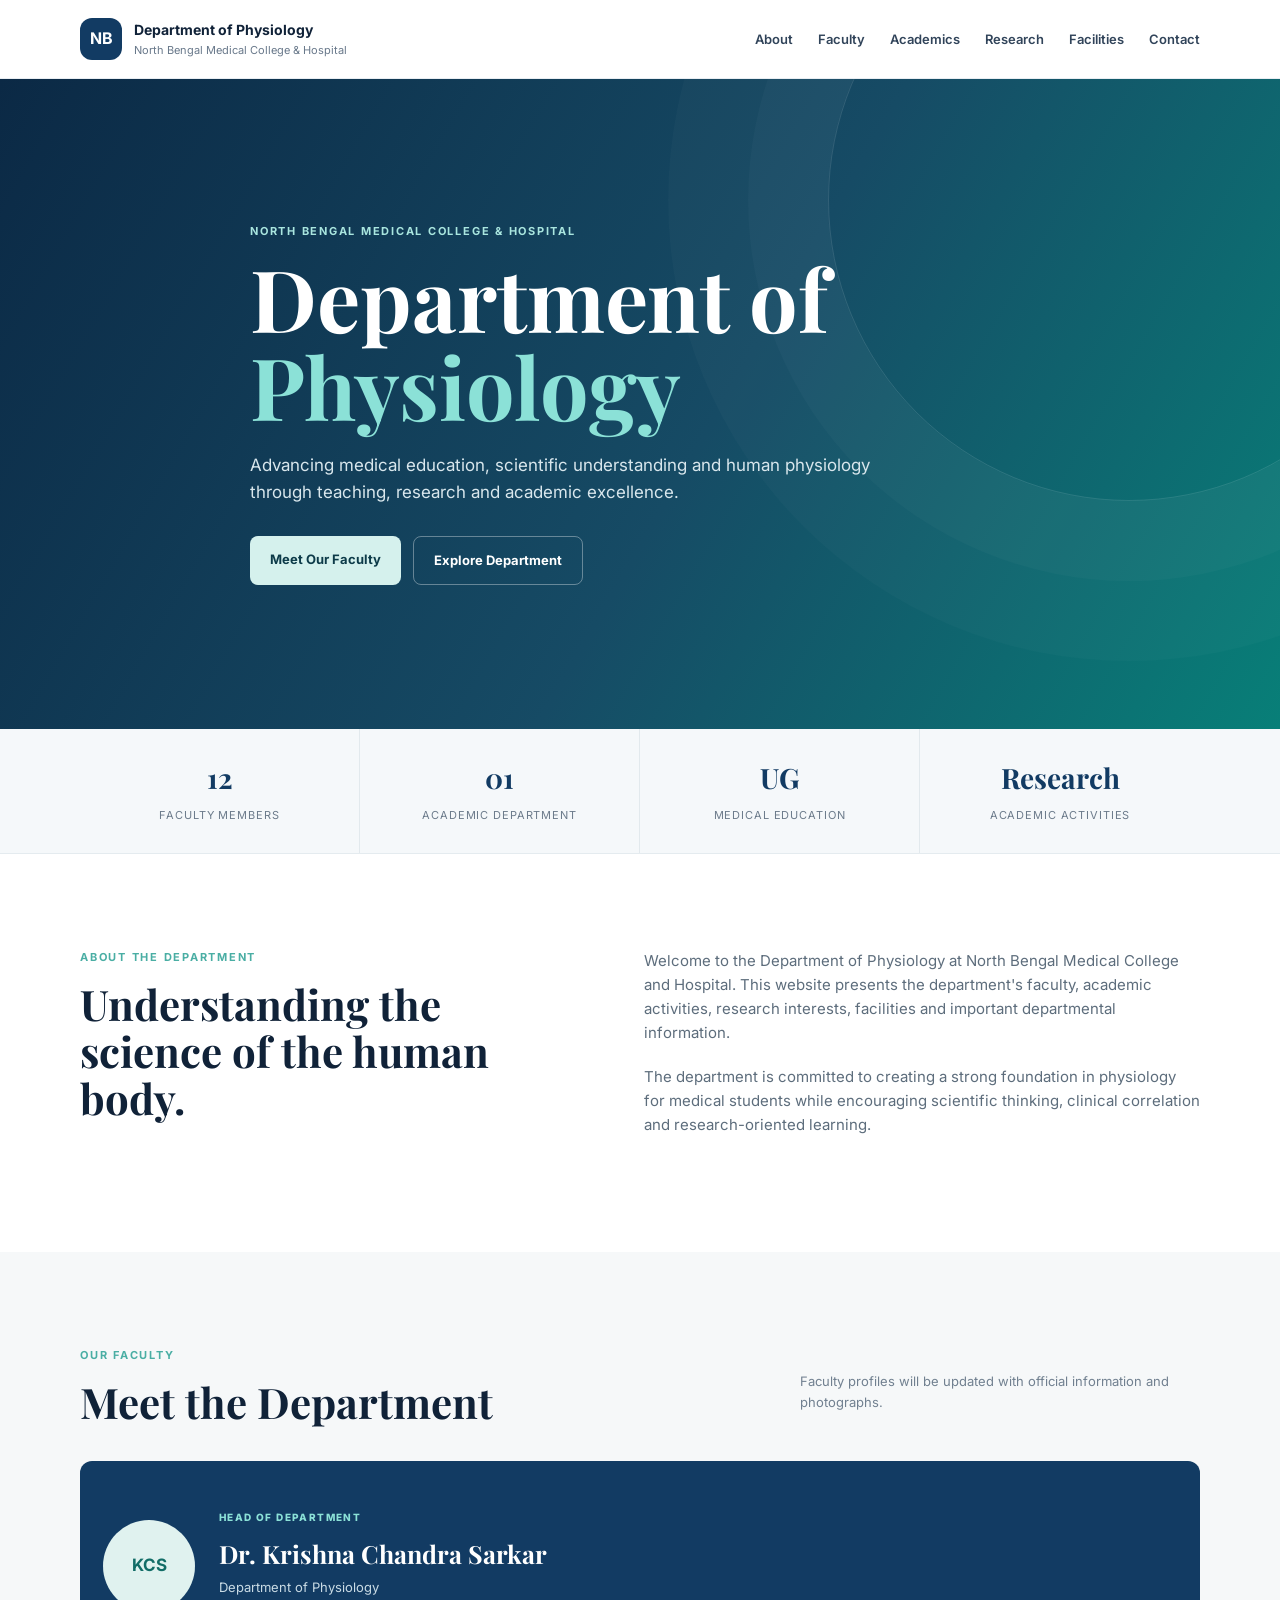
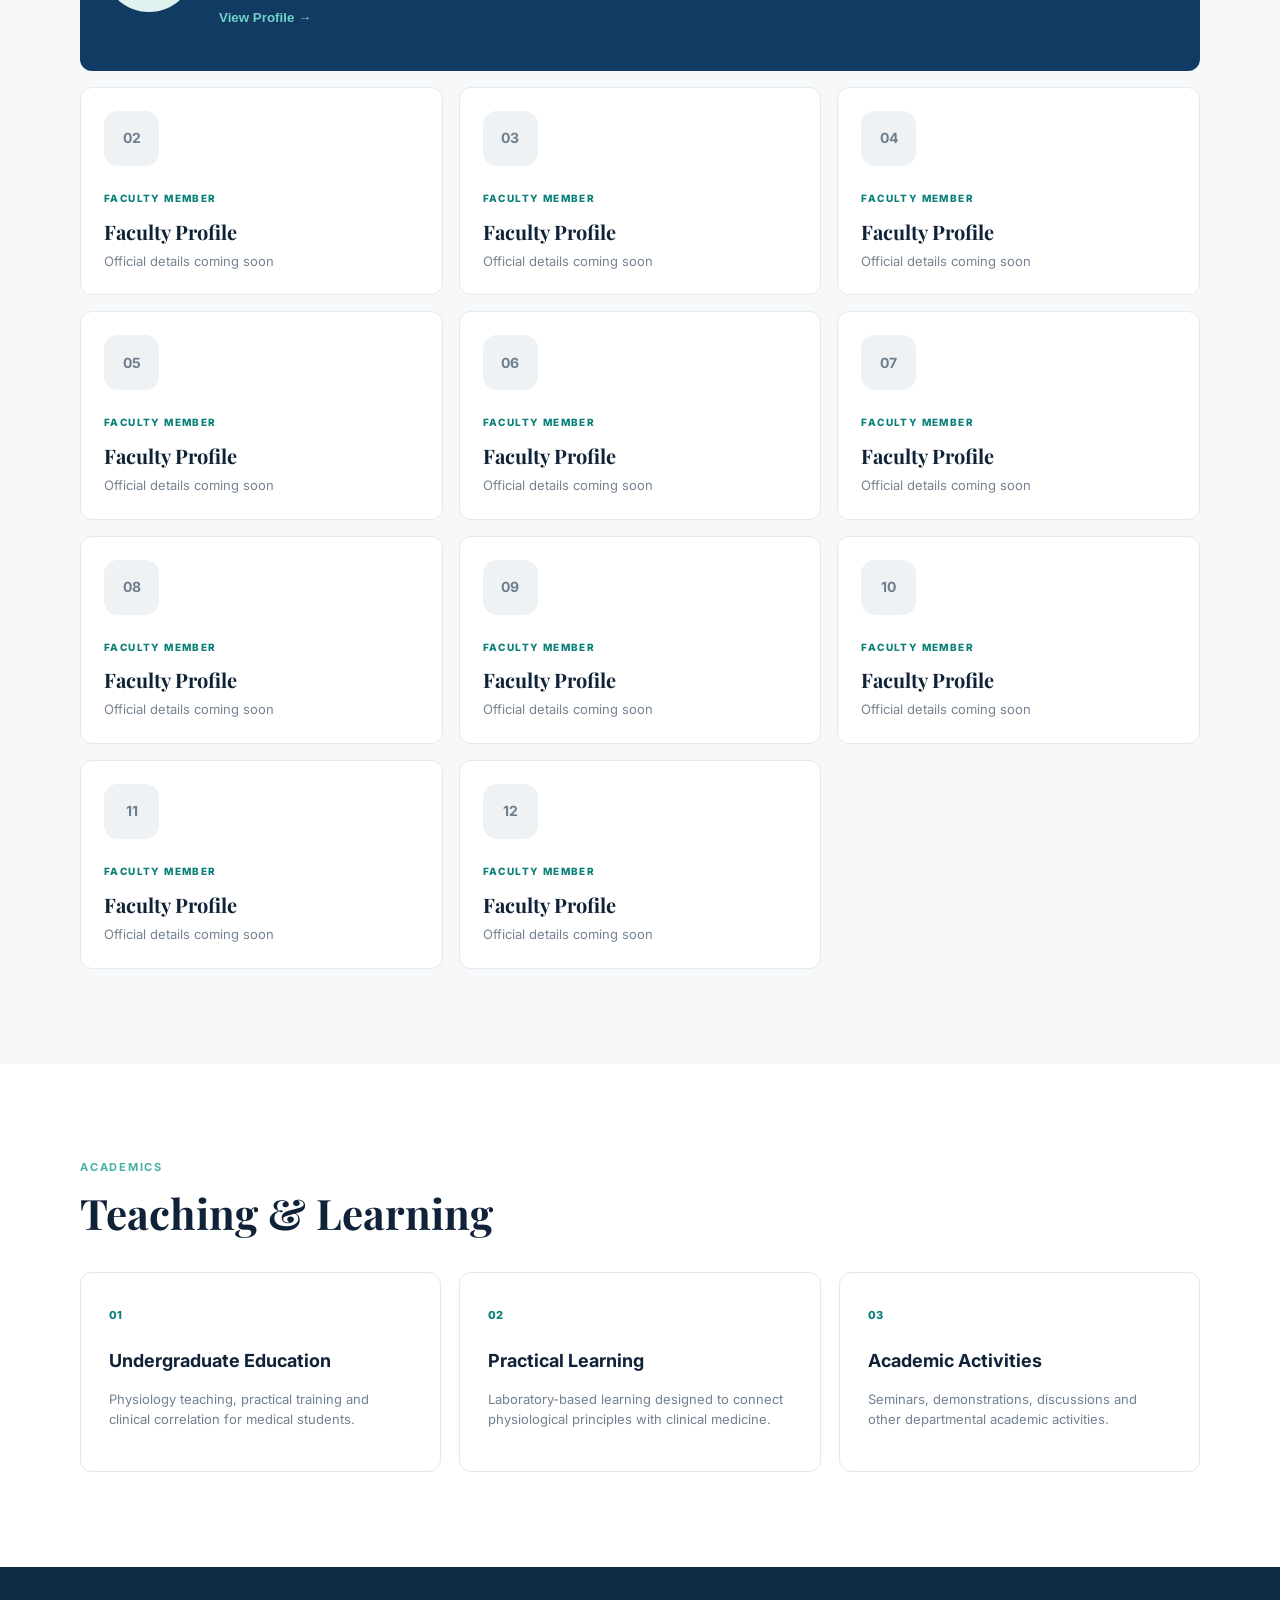
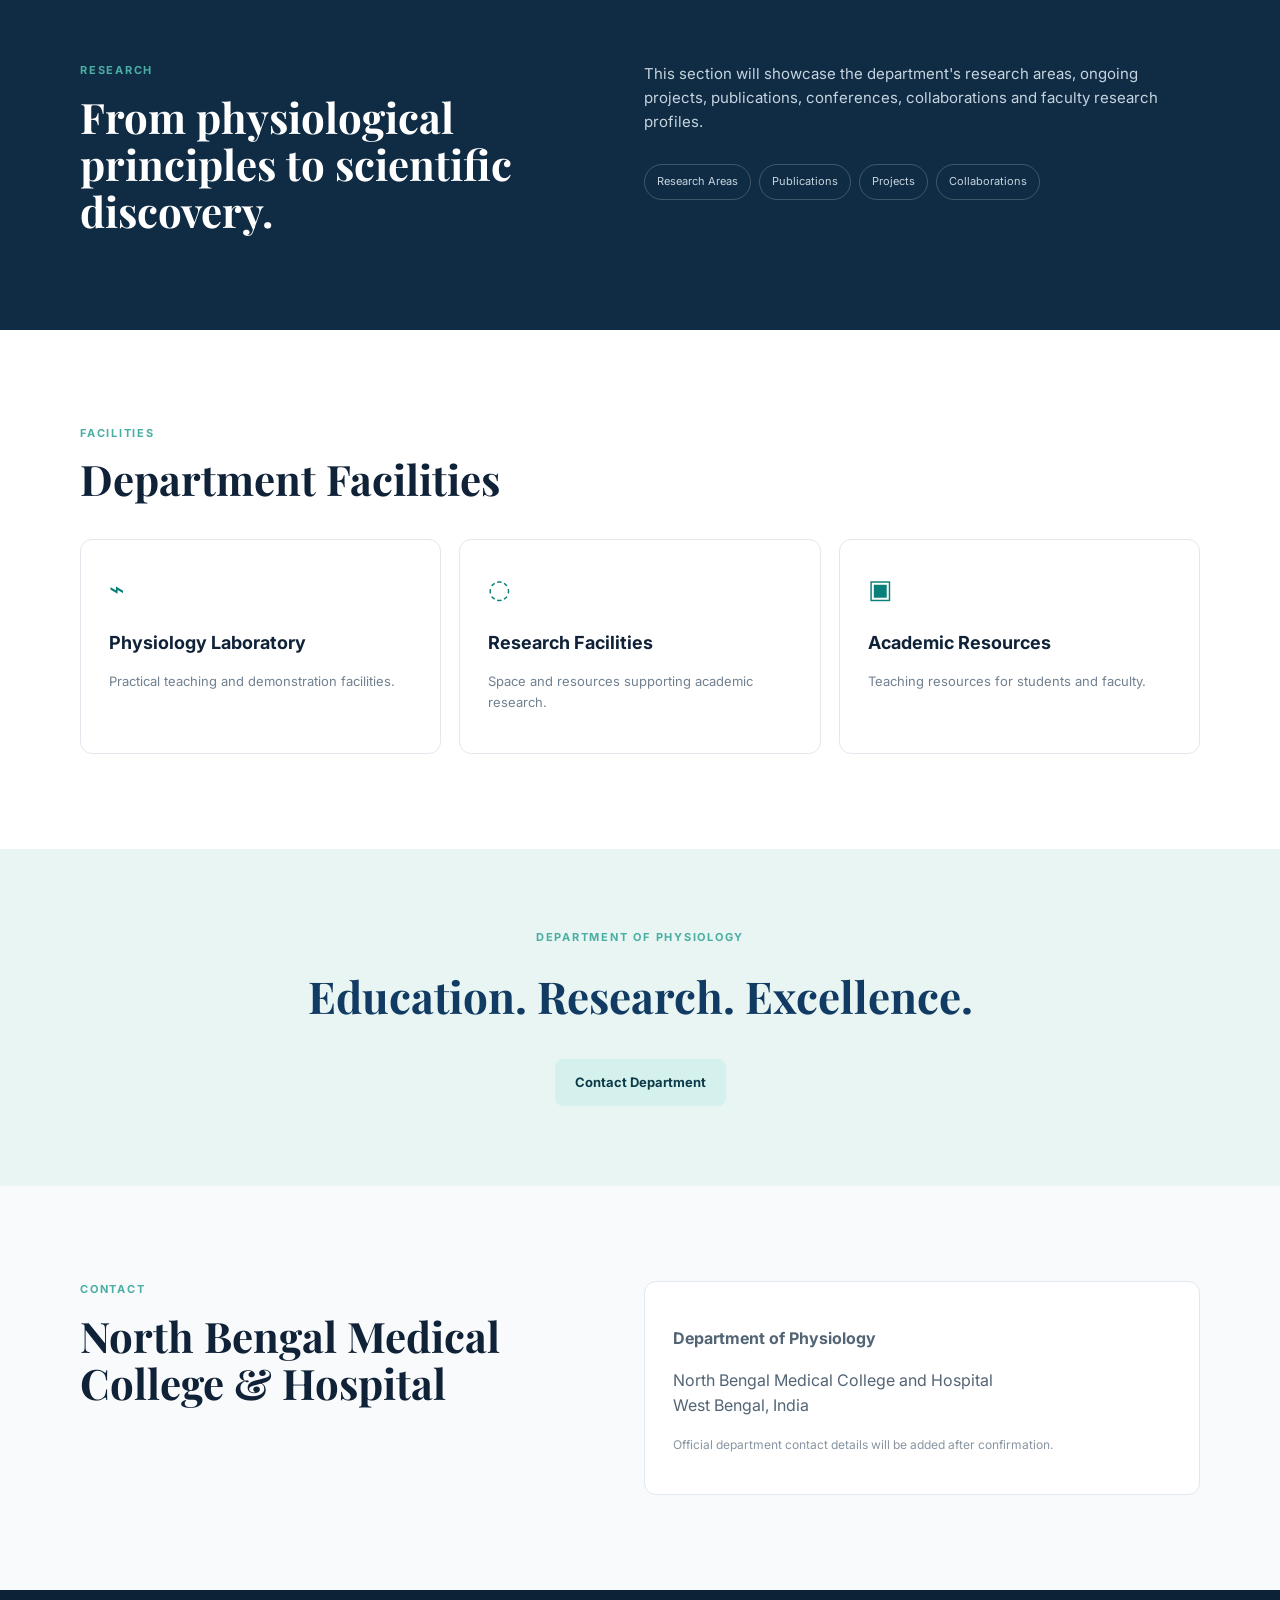
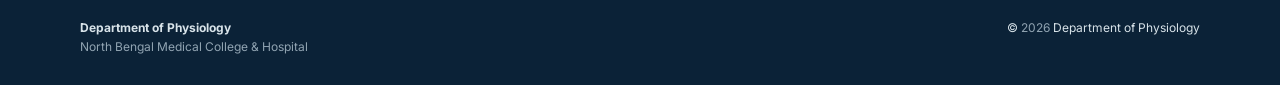
==== index.html @ c96e7a5e "Add files via upload" ====
<!DOCTYPE html>
<html lang="en">
<head>
  <meta charset="UTF-8" />
  <meta name="viewport" content="width=device-width, initial-scale=1.0" />
  <meta name="description" content="Department of Physiology, North Bengal Medical College and Hospital." />
  <title>Department of Physiology | North Bengal Medical College & Hospital</title>
  <link rel="preconnect" href="https://fonts.googleapis.com">
  <link rel="preconnect" href="https://fonts.gstatic.com" crossorigin>
  <link href="https://fonts.googleapis.com/css2?family=Inter:wght@400;500;600;700&family=Playfair+Display:wght@600;700&display=swap" rel="stylesheet">
  <link rel="stylesheet" href="styles.css" />
</head>
<body>
  <header class="site-header">
    <div class="container nav-wrap">
      <a class="brand" href="#home">
        <div class="brand-mark">NB</div>
        <div>
          <strong>Department of Physiology</strong>
          <span>North Bengal Medical College & Hospital</span>
        </div>
      </a>
      <button class="menu-btn" aria-label="Open menu">☰</button>
      <nav class="nav">
        <a href="#about">About</a>
        <a href="#faculty">Faculty</a>
        <a href="#academics">Academics</a>
        <a href="#research">Research</a>
        <a href="#facilities">Facilities</a>
        <a href="#contact">Contact</a>
      </nav>
    </div>
  </header>

  <main>
    <section id="home" class="hero">
      <div class="hero-overlay"></div>
      <div class="container hero-content">
        <p class="eyebrow">NORTH BENGAL MEDICAL COLLEGE & HOSPITAL</p>
        <h1>Department of<br><span>Physiology</span></h1>
        <p class="hero-text">Advancing medical education, scientific understanding and human physiology through teaching, research and academic excellence.</p>
        <div class="hero-actions">
          <a class="btn primary" href="#faculty">Meet Our Faculty</a>
          <a class="btn secondary" href="#about">Explore Department</a>
        </div>
      </div>
    </section>

    <section class="stats">
      <div class="container stats-grid">
        <div><strong>12</strong><span>Faculty Members</span></div>
        <div><strong>01</strong><span>Academic Department</span></div>
        <div><strong>UG</strong><span>Medical Education</span></div>
        <div><strong>Research</strong><span>Academic Activities</span></div>
      </div>
    </section>

    <section id="about" class="section">
      <div class="container split">
        <div>
          <p class="eyebrow">ABOUT THE DEPARTMENT</p>
          <h2>Understanding the science of the human body.</h2>
        </div>
        <div class="section-copy">
          <p>Welcome to the Department of Physiology at North Bengal Medical College and Hospital. This website presents the department's faculty, academic activities, research interests, facilities and important departmental information.</p>
          <p>The department is committed to creating a strong foundation in physiology for medical students while encouraging scientific thinking, clinical correlation and research-oriented learning.</p>
        </div>
      </div>
    </section>

    <section id="faculty" class="section soft">
      <div class="container">
        <div class="section-heading">
          <div>
            <p class="eyebrow">OUR FACULTY</p>
            <h2>Meet the Department</h2>
          </div>
          <p>Faculty profiles will be updated with official information and photographs.</p>
        </div>

        <div class="faculty-grid">
          <article class="faculty-card featured">
            <div class="avatar">KCS</div>
            <div>
              <span class="role">HEAD OF DEPARTMENT</span>
              <h3>Dr. Krishna Chandra Sarkar</h3>
              <p>Department of Physiology</p>
              <button class="profile-btn" onclick="showNotice('The complete official profile will be added when faculty information is provided.')">View Profile →</button>
            </div>
          </article>

          <article class="faculty-card"><div class="avatar muted">02</div><span class="role">FACULTY MEMBER</span><h3>Faculty Profile</h3><p>Official details coming soon</p></article>
          <article class="faculty-card"><div class="avatar muted">03</div><span class="role">FACULTY MEMBER</span><h3>Faculty Profile</h3><p>Official details coming soon</p></article>
          <article class="faculty-card"><div class="avatar muted">04</div><span class="role">FACULTY MEMBER</span><h3>Faculty Profile</h3><p>Official details coming soon</p></article>
          <article class="faculty-card"><div class="avatar muted">05</div><span class="role">FACULTY MEMBER</span><h3>Faculty Profile</h3><p>Official details coming soon</p></article>
          <article class="faculty-card"><div class="avatar muted">06</div><span class="role">FACULTY MEMBER</span><h3>Faculty Profile</h3><p>Official details coming soon</p></article>
          <article class="faculty-card"><div class="avatar muted">07</div><span class="role">FACULTY MEMBER</span><h3>Faculty Profile</h3><p>Official details coming soon</p></article>
          <article class="faculty-card"><div class="avatar muted">08</div><span class="role">FACULTY MEMBER</span><h3>Faculty Profile</h3><p>Official details coming soon</p></article>
          <article class="faculty-card"><div class="avatar muted">09</div><span class="role">FACULTY MEMBER</span><h3>Faculty Profile</h3><p>Official details coming soon</p></article>
          <article class="faculty-card"><div class="avatar muted">10</div><span class="role">FACULTY MEMBER</span><h3>Faculty Profile</h3><p>Official details coming soon</p></article>
          <article class="faculty-card"><div class="avatar muted">11</div><span class="role">FACULTY MEMBER</span><h3>Faculty Profile</h3><p>Official details coming soon</p></article>
          <article class="faculty-card"><div class="avatar muted">12</div><span class="role">FACULTY MEMBER</span><h3>Faculty Profile</h3><p>Official details coming soon</p></article>
        </div>
      </div>
    </section>

    <section id="academics" class="section">
      <div class="container">
        <p class="eyebrow">ACADEMICS</p>
        <h2>Teaching & Learning</h2>
        <div class="info-grid">
          <div class="info-card"><span>01</span><h3>Undergraduate Education</h3><p>Physiology teaching, practical training and clinical correlation for medical students.</p></div>
          <div class="info-card"><span>02</span><h3>Practical Learning</h3><p>Laboratory-based learning designed to connect physiological principles with clinical medicine.</p></div>
          <div class="info-card"><span>03</span><h3>Academic Activities</h3><p>Seminars, demonstrations, discussions and other departmental academic activities.</p></div>
        </div>
      </div>
    </section>

    <section id="research" class="section dark">
      <div class="container split">
        <div>
          <p class="eyebrow">RESEARCH</p>
          <h2>From physiological principles to scientific discovery.</h2>
        </div>
        <div class="section-copy">
          <p>This section will showcase the department's research areas, ongoing projects, publications, conferences, collaborations and faculty research profiles.</p>
          <div class="tag-row">
            <span>Research Areas</span><span>Publications</span><span>Projects</span><span>Collaborations</span>
          </div>
        </div>
      </div>
    </section>

    <section id="facilities" class="section">
      <div class="container">
        <p class="eyebrow">FACILITIES</p>
        <h2>Department Facilities</h2>
        <div class="facility-grid">
          <div class="facility"><div class="facility-icon">⌁</div><h3>Physiology Laboratory</h3><p>Practical teaching and demonstration facilities.</p></div>
          <div class="facility"><div class="facility-icon">◌</div><h3>Research Facilities</h3><p>Space and resources supporting academic research.</p></div>
          <div class="facility"><div class="facility-icon">▣</div><h3>Academic Resources</h3><p>Teaching resources for students and faculty.</p></div>
        </div>
      </div>
    </section>

    <section class="cta">
      <div class="container">
        <p class="eyebrow">DEPARTMENT OF PHYSIOLOGY</p>
        <h2>Education. Research. Excellence.</h2>
        <a class="btn primary" href="#contact">Contact Department</a>
      </div>
    </section>

    <section id="contact" class="section contact">
      <div class="container split">
        <div>
          <p class="eyebrow">CONTACT</p>
          <h2>North Bengal Medical College & Hospital</h2>
        </div>
        <div class="contact-box">
          <p><strong>Department of Physiology</strong></p>
          <p>North Bengal Medical College and Hospital<br>West Bengal, India</p>
          <p class="small">Official department contact details will be added after confirmation.</p>
        </div>
      </div>
    </section>
  </main>

  <footer>
    <div class="container footer-wrap">
      <div><strong>Department of Physiology</strong><br><span>North Bengal Medical College & Hospital</span></div>
      <div>© <span id="year"></span> Department of Physiology</div>
    </div>
  </footer>

  <div id="notice" class="notice" role="dialog" aria-modal="true">
    <div class="notice-card">
      <button onclick="closeNotice()" aria-label="Close">×</button>
      <h3>Profile Coming Soon</h3>
      <p id="noticeText"></p>
    </div>
  </div>
  <script src="script.js"></script>
</body>
</html>
---- styles.css ----
*{box-sizing:border-box}html{scroll-behavior:smooth}body{margin:0;font-family:Inter,Arial,sans-serif;color:#102238;background:#fff;line-height:1.6}.container{width:min(1120px,92%);margin:auto}.site-header{position:sticky;top:0;z-index:20;background:rgba(255,255,255,.94);backdrop-filter:blur(14px);border-bottom:1px solid #e8edf2}.nav-wrap{height:78px;display:flex;align-items:center;justify-content:space-between}.brand{display:flex;align-items:center;gap:12px;color:#102238;text-decoration:none}.brand-mark{width:42px;height:42px;border-radius:12px;background:#123b63;color:white;display:grid;place-items:center;font-weight:700}.brand strong{display:block;font-size:14px}.brand span{display:block;color:#68788a;font-size:11px;margin-top:1px}.nav{display:flex;gap:25px}.nav a{color:#31445a;text-decoration:none;font-size:13px;font-weight:600}.nav a:hover{color:#087f78}.menu-btn{display:none;border:0;background:none;font-size:25px}.hero{min-height:650px;position:relative;display:flex;align-items:center;background:linear-gradient(120deg,#0b2945,#164b65 55%,#087f78);overflow:hidden}.hero:after{content:"";position:absolute;width:600px;height:600px;border:1px solid rgba(255,255,255,.12);border-radius:50%;right:-150px;top:-180px;box-shadow:0 0 0 80px rgba(255,255,255,.025),0 0 0 160px rgba(255,255,255,.018)}.hero-content{position:relative;z-index:2;color:white;max-width:780px}.eyebrow{letter-spacing:.16em;font-size:11px;font-weight:700;color:#4aaea4;margin:0 0 14px}.hero .eyebrow{color:#a9e6df}.hero h1{font-family:"Playfair Display",serif;font-size:clamp(48px,7vw,86px);line-height:1.02;margin:0 0 22px}.hero h1 span{color:#8be1d7}.hero-text{font-size:17px;max-width:650px;color:#d9e7ed}.hero-actions{display:flex;gap:12px;margin-top:30px}.btn{display:inline-block;padding:13px 20px;border-radius:8px;text-decoration:none;font-size:13px;font-weight:700}.btn.primary{background:#d5f1ed;color:#0d3b49}.btn.secondary{border:1px solid rgba(255,255,255,.35);color:#fff}.stats{background:#f5f8fa;border-bottom:1px solid #e4ebef}.stats-grid{display:grid;grid-template-columns:repeat(4,1fr)}.stats-grid div{padding:27px 20px;text-align:center;border-right:1px solid #e2e9ed}.stats-grid div:last-child{border:0}.stats strong{display:block;font-family:"Playfair Display",serif;font-size:28px;color:#123b63}.stats span{font-size:11px;color:#6c7b8b;text-transform:uppercase;letter-spacing:.08em}.section{padding:95px 0}.section.soft{background:#f6f8f9}.split{display:grid;grid-template-columns:1fr 1.15fr;gap:80px}.section h2{font-family:"Playfair Display",serif;font-size:42px;line-height:1.12;margin:0;color:#102238}.section-copy{color:#5d6d7c;font-size:15px}.section-copy p{margin-top:0;margin-bottom:20px}.section-heading{display:flex;justify-content:space-between;align-items:end;gap:40px;margin-bottom:35px}.section-heading>p{max-width:400px;color:#718090;font-size:13px}.faculty-grid{display:grid;grid-template-columns:repeat(3,1fr);gap:16px}.faculty-card{background:#fff;border:1px solid #e4e9ed;border-radius:12px;padding:23px;min-height:190px;transition:.2s}.faculty-card:hover{transform:translateY(-3px);box-shadow:0 12px 35px rgba(22,48,70,.08)}.faculty-card.featured{grid-column:span 3;display:flex;gap:24px;align-items:center;background:#123b63;color:white;border:0;min-height:210px}.faculty-card.featured .role{color:#8be1d7}.faculty-card.featured h3{font-size:25px}.faculty-card.featured p{color:#c9dbe5}.avatar{width:92px;height:92px;border-radius:50%;background:#e0f2ef;color:#126d67;display:grid;place-items:center;font-weight:700;font-size:17px;flex:none}.avatar.muted{width:55px;height:55px;border-radius:14px;background:#eef2f5;color:#6f7e8c;margin-bottom:18px;font-size:14px}.role{font-size:10px;letter-spacing:.14em;font-weight:800;color:#087f78}.faculty-card h3{font-family:"Playfair Display",serif;font-size:20px;margin:6px 0 3px}.faculty-card p{margin:0;color:#758392;font-size:13px}.profile-btn{border:0;background:none;padding:12px 0 0;color:#71d2c8;font-weight:700;cursor:pointer}.info-grid,.facility-grid{display:grid;grid-template-columns:repeat(3,1fr);gap:18px;margin-top:35px}.info-card,.facility{border:1px solid #e2e8ed;border-radius:12px;padding:28px;background:#fff}.info-card span{font-size:11px;color:#087f78;font-weight:800}.info-card h3,.facility h3{margin:20px 0 8px;font-size:18px}.info-card p,.facility p{font-size:13px;color:#718090}.dark{background:#102c44;color:#fff}.dark h2{color:#fff}.dark .section-copy{color:#c5d4de}.tag-row{display:flex;gap:8px;flex-wrap:wrap;margin-top:30px}.tag-row span{border:1px solid rgba(255,255,255,.2);padding:8px 12px;border-radius:20px;font-size:11px}.facility-icon{font-size:26px;color:#087f78}.cta{padding:80px 0;background:#e8f5f2;text-align:center}.cta h2{font-family:"Playfair Display",serif;font-size:44px;margin:0 0 28px;color:#123b63}.contact{background:#f8fafb}.contact-box{background:#fff;border:1px solid #e2e8ed;border-radius:12px;padding:28px;color:#536475}.contact-box .small{font-size:12px;color:#8895a1}footer{background:#0b2237;color:#d8e3e9;padding:28px 0}.footer-wrap{display:flex;justify-content:space-between;gap:30px;font-size:12px}.footer-wrap span{color:#91a4b2}.notice{display:none;position:fixed;inset:0;background:rgba(4,20,32,.65);z-index:50;align-items:center;justify-content:center;padding:20px}.notice.show{display:flex}.notice-card{background:#fff;border-radius:14px;padding:30px;max-width:420px;position:relative}.notice-card button{position:absolute;right:15px;top:10px;border:0;background:none;font-size:25px;cursor:pointer}.notice-card h3{font-family:"Playfair Display",serif;font-size:26px;margin-top:0}@media(max-width:800px){.nav{display:none;position:absolute;top:78px;left:0;right:0;background:#fff;padding:18px 4%;border-bottom:1px solid #e8edf2;flex-direction:column}.nav.open{display:flex}.menu-btn{display:block}.stats-grid{grid-template-columns:repeat(2,1fr)}.split{grid-template-columns:1fr;gap:25px}.faculty-grid{grid-template-columns:1fr}.faculty-card.featured{grid-column:auto}.info-grid,.facility-grid{grid-template-columns:1fr}.section-heading{display:block}.section-heading>p{margin-top:15px}.hero{min-height:600px}.footer-wrap{display:block}.footer-wrap>div:last-child{margin-top:15px}}
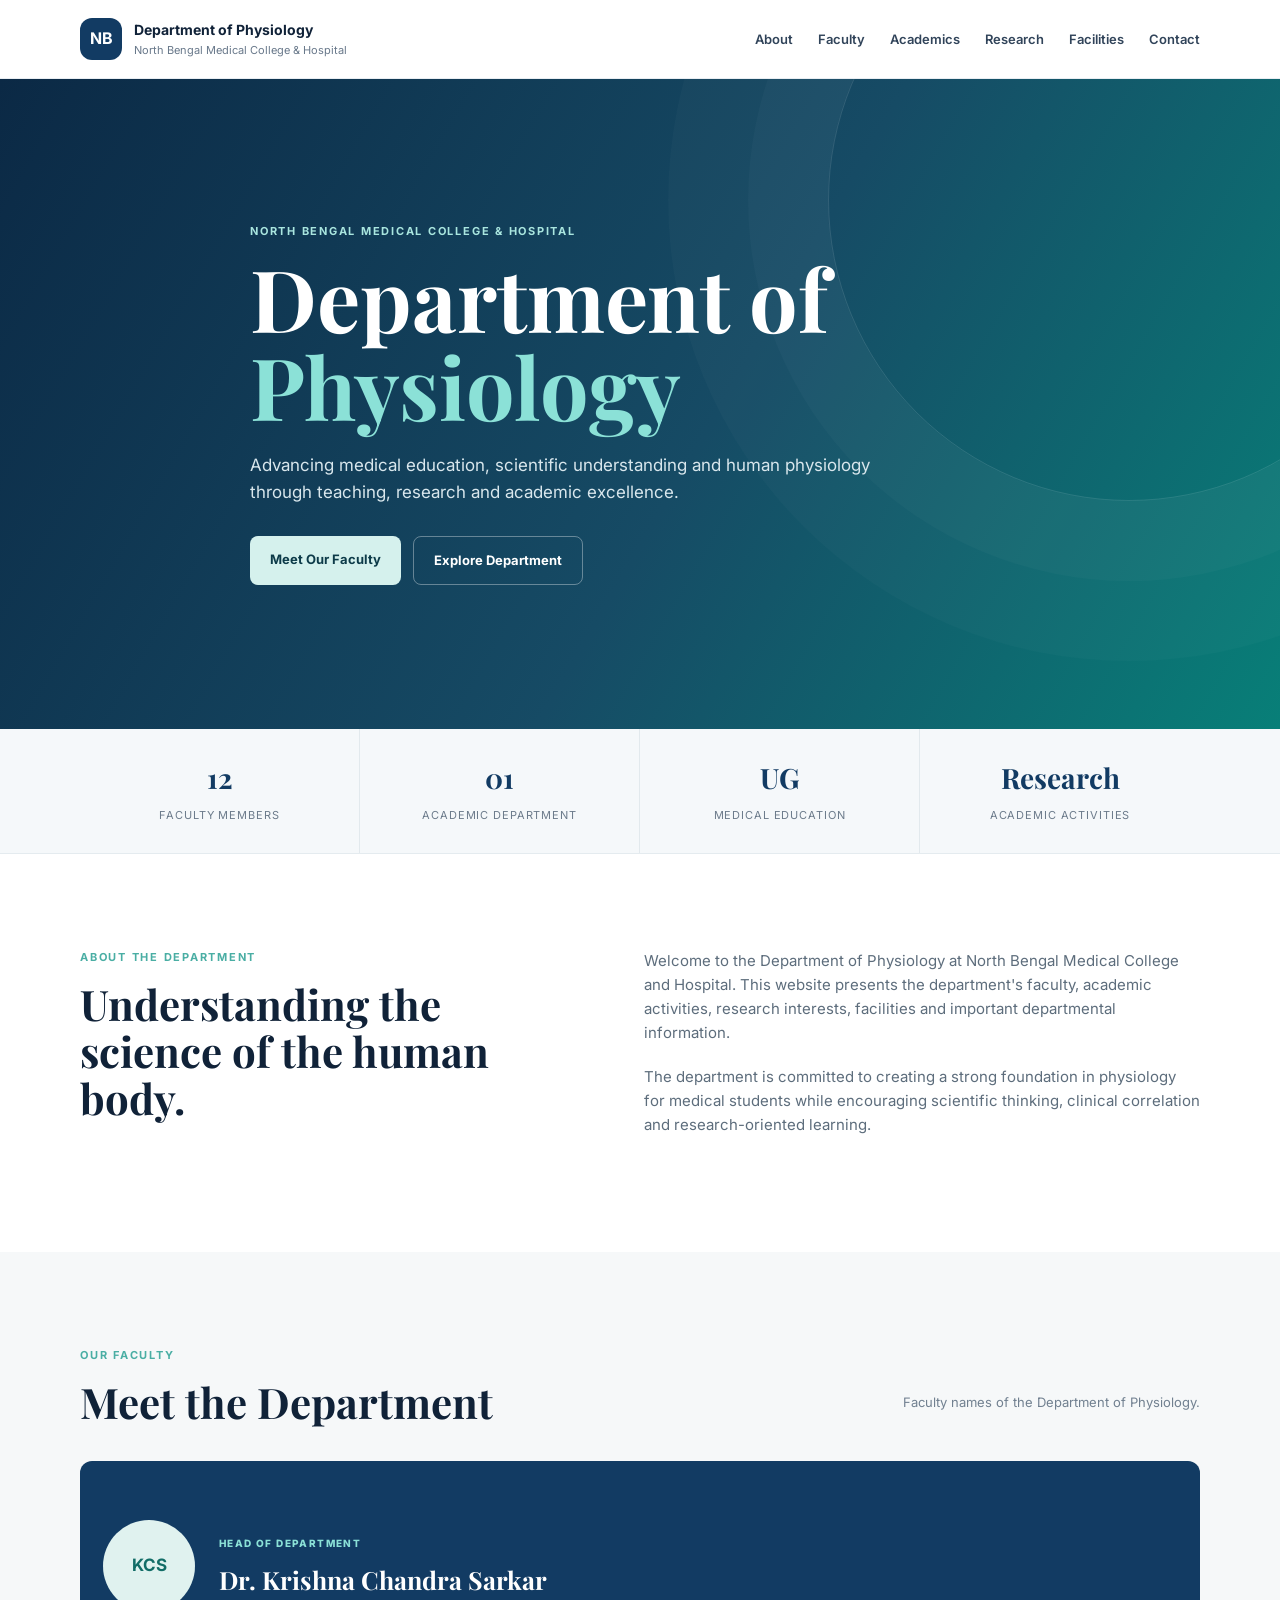
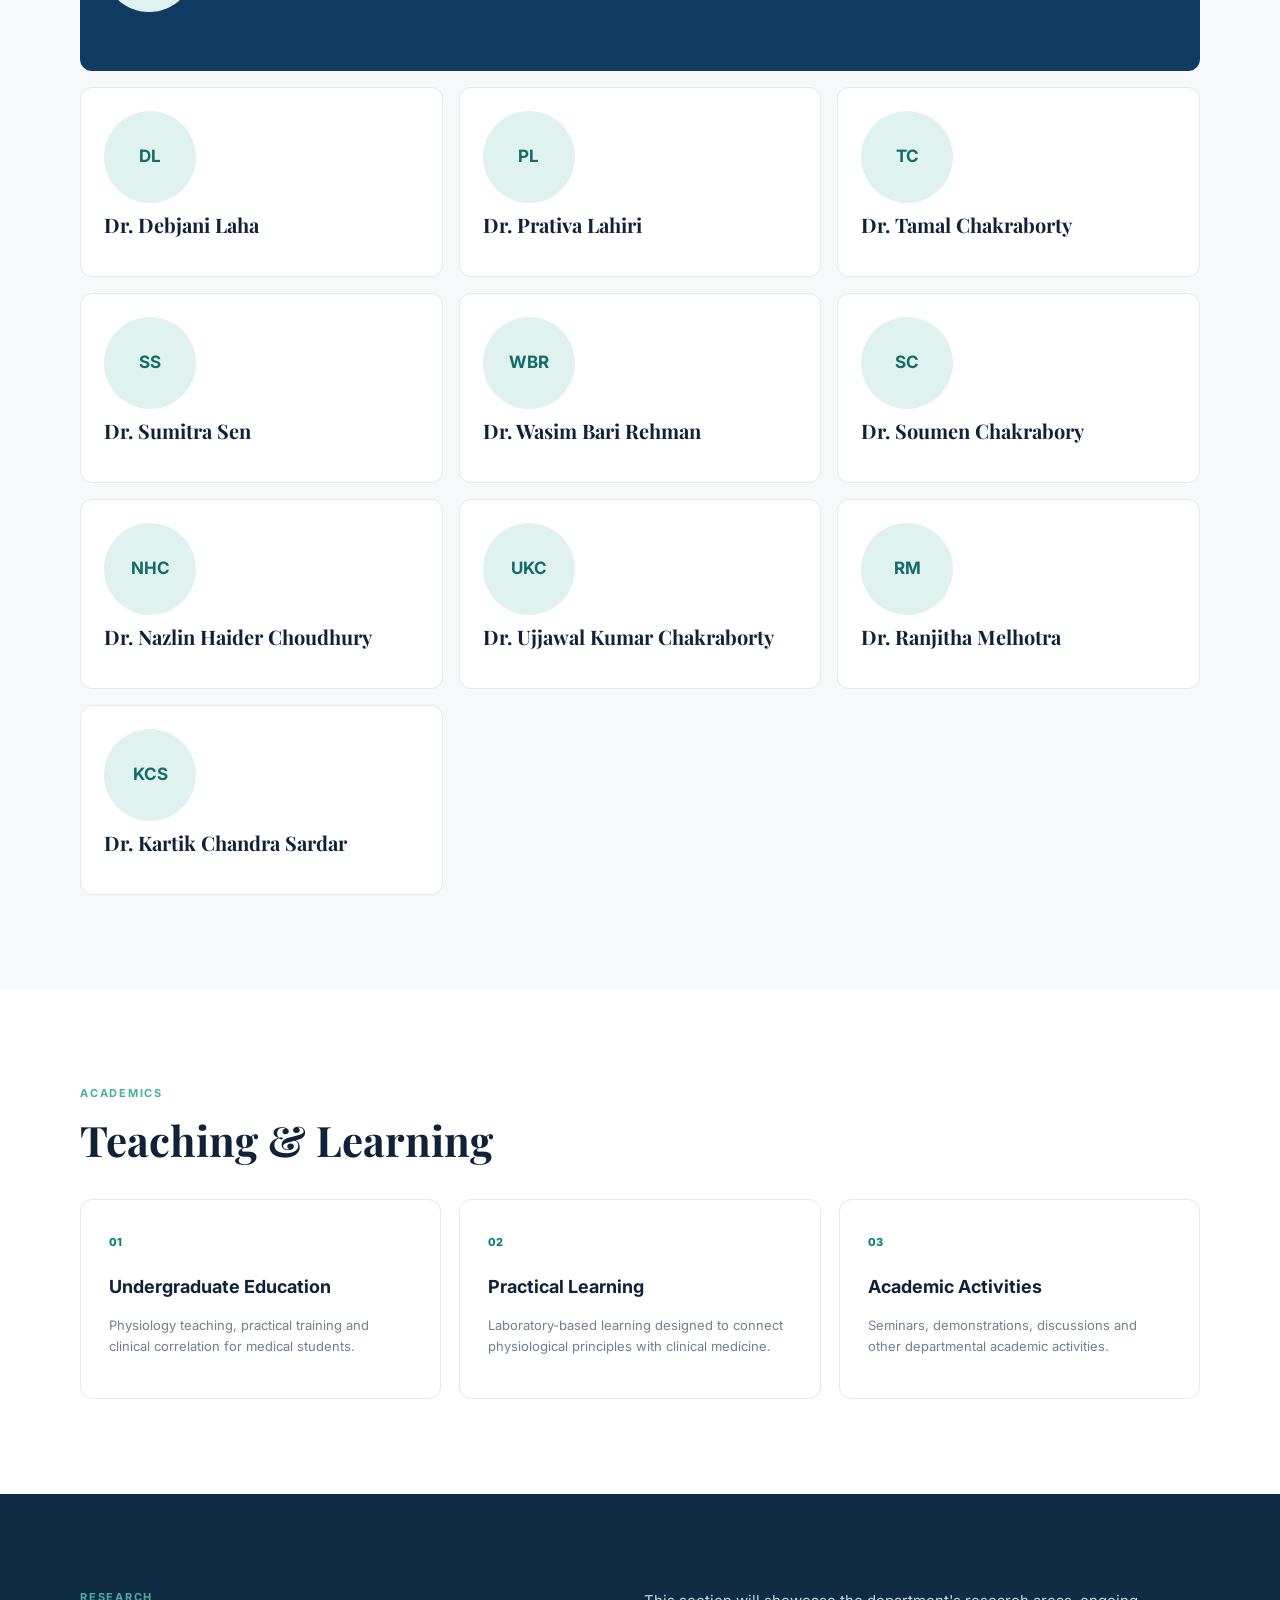
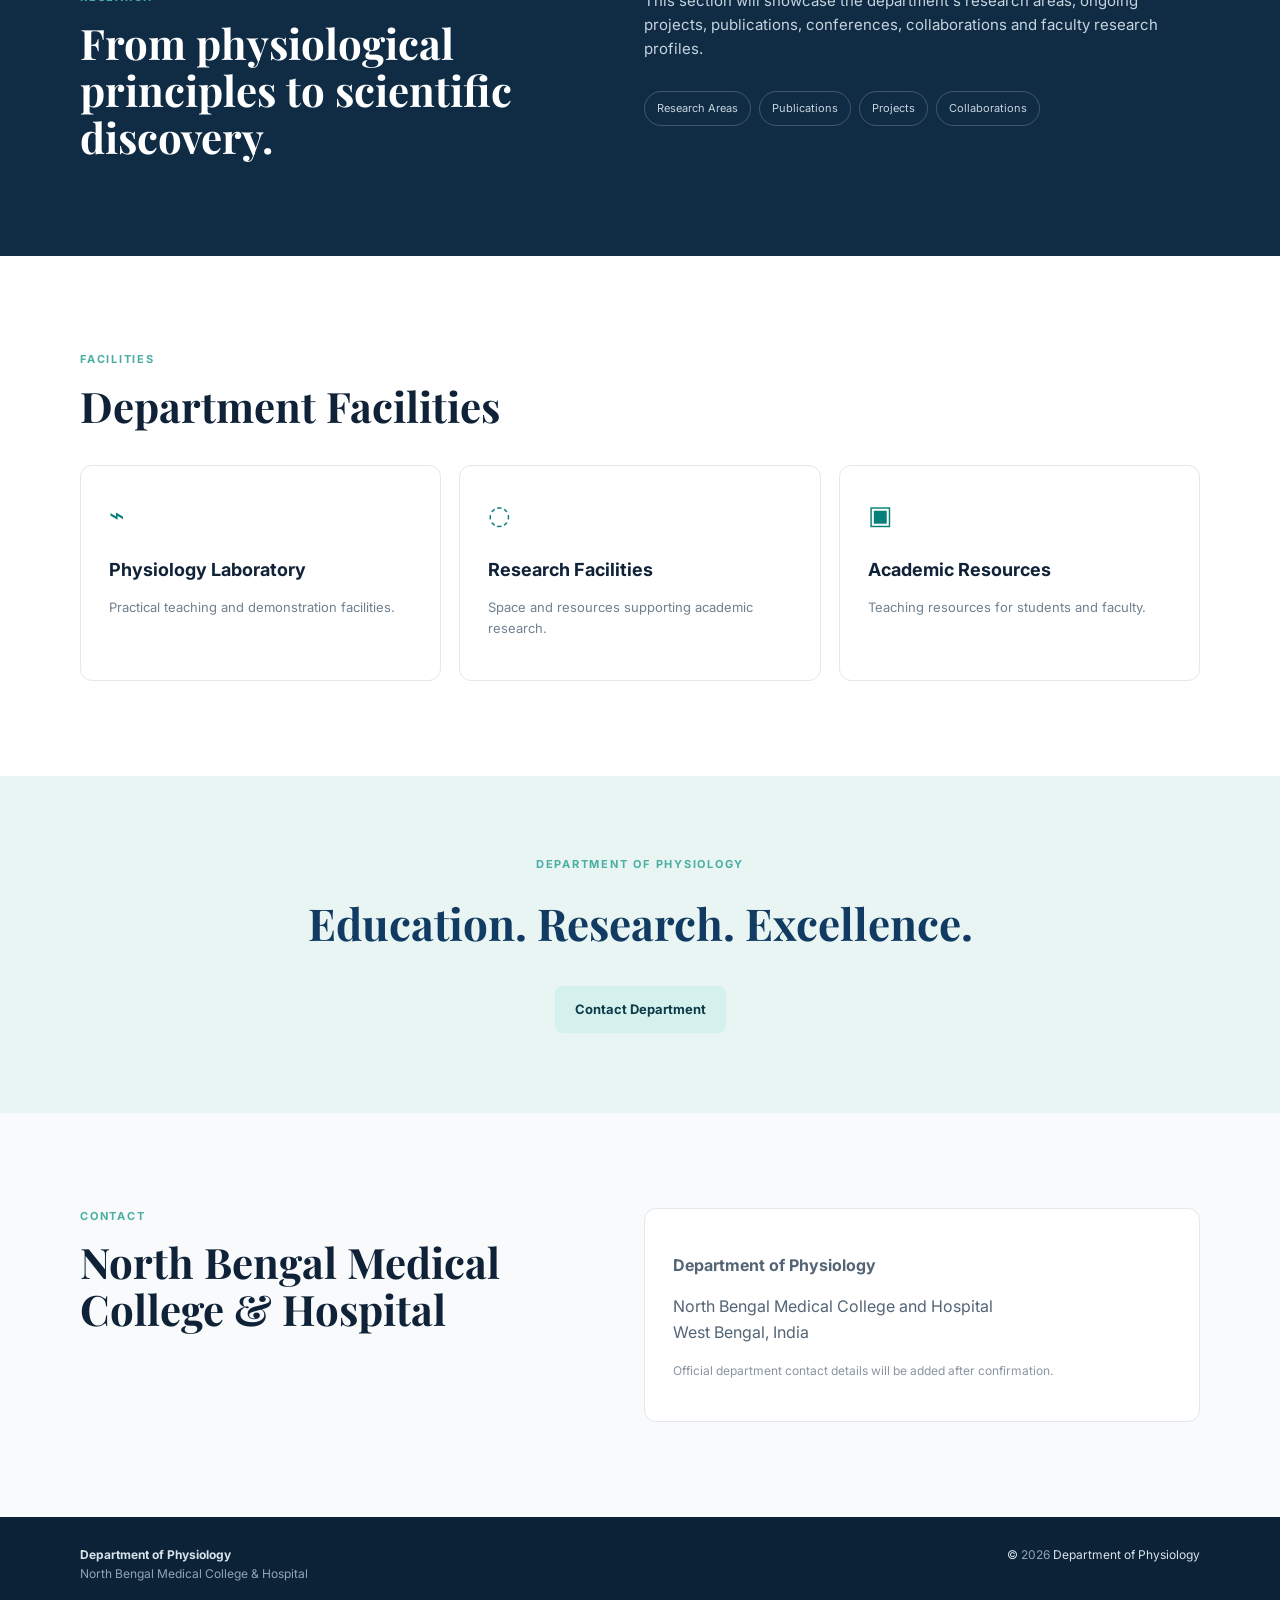
==== commit 9263fc1b: "Add files via upload" ====
--- a/index.html
+++ b/index.html
@@ -75,7 +75,7 @@
             <p class="eyebrow">OUR FACULTY</p>
             <h2>Meet the Department</h2>
           </div>
-          <p>Faculty profiles will be updated with official information and photographs.</p>
+          <p>Faculty names of the Department of Physiology.</p>
         </div>
 
         <div class="faculty-grid">
@@ -84,22 +84,18 @@
             <div>
               <span class="role">HEAD OF DEPARTMENT</span>
               <h3>Dr. Krishna Chandra Sarkar</h3>
-              <p>Department of Physiology</p>
-              <button class="profile-btn" onclick="showNotice('The complete official profile will be added when faculty information is provided.')">View Profile →</button>
             </div>
           </article>
-
-          <article class="faculty-card"><div class="avatar muted">02</div><span class="role">FACULTY MEMBER</span><h3>Faculty Profile</h3><p>Official details coming soon</p></article>
-          <article class="faculty-card"><div class="avatar muted">03</div><span class="role">FACULTY MEMBER</span><h3>Faculty Profile</h3><p>Official details coming soon</p></article>
-          <article class="faculty-card"><div class="avatar muted">04</div><span class="role">FACULTY MEMBER</span><h3>Faculty Profile</h3><p>Official details coming soon</p></article>
-          <article class="faculty-card"><div class="avatar muted">05</div><span class="role">FACULTY MEMBER</span><h3>Faculty Profile</h3><p>Official details coming soon</p></article>
-          <article class="faculty-card"><div class="avatar muted">06</div><span class="role">FACULTY MEMBER</span><h3>Faculty Profile</h3><p>Official details coming soon</p></article>
-          <article class="faculty-card"><div class="avatar muted">07</div><span class="role">FACULTY MEMBER</span><h3>Faculty Profile</h3><p>Official details coming soon</p></article>
-          <article class="faculty-card"><div class="avatar muted">08</div><span class="role">FACULTY MEMBER</span><h3>Faculty Profile</h3><p>Official details coming soon</p></article>
-          <article class="faculty-card"><div class="avatar muted">09</div><span class="role">FACULTY MEMBER</span><h3>Faculty Profile</h3><p>Official details coming soon</p></article>
-          <article class="faculty-card"><div class="avatar muted">10</div><span class="role">FACULTY MEMBER</span><h3>Faculty Profile</h3><p>Official details coming soon</p></article>
-          <article class="faculty-card"><div class="avatar muted">11</div><span class="role">FACULTY MEMBER</span><h3>Faculty Profile</h3><p>Official details coming soon</p></article>
-          <article class="faculty-card"><div class="avatar muted">12</div><span class="role">FACULTY MEMBER</span><h3>Faculty Profile</h3><p>Official details coming soon</p></article>
+          <article class="faculty-card"><div class="avatar">DL</div><div><h3>Dr. Debjani Laha</h3></div></article>
+          <article class="faculty-card"><div class="avatar">PL</div><div><h3>Dr. Prativa Lahiri</h3></div></article>
+          <article class="faculty-card"><div class="avatar">TC</div><div><h3>Dr. Tamal Chakraborty</h3></div></article>
+          <article class="faculty-card"><div class="avatar">SS</div><div><h3>Dr. Sumitra Sen</h3></div></article>
+          <article class="faculty-card"><div class="avatar">WBR</div><div><h3>Dr. Wasim Bari Rehman</h3></div></article>
+          <article class="faculty-card"><div class="avatar">SC</div><div><h3>Dr. Soumen Chakrabory</h3></div></article>
+          <article class="faculty-card"><div class="avatar">NHC</div><div><h3>Dr. Nazlin Haider Choudhury</h3></div></article>
+          <article class="faculty-card"><div class="avatar">UKC</div><div><h3>Dr. Ujjawal Kumar Chakraborty</h3></div></article>
+          <article class="faculty-card"><div class="avatar">RM</div><div><h3>Dr. Ranjitha Melhotra</h3></div></article>
+          <article class="faculty-card"><div class="avatar">KCS</div><div><h3>Dr. Kartik Chandra Sardar</h3></div></article>
         </div>
       </div>
     </section>
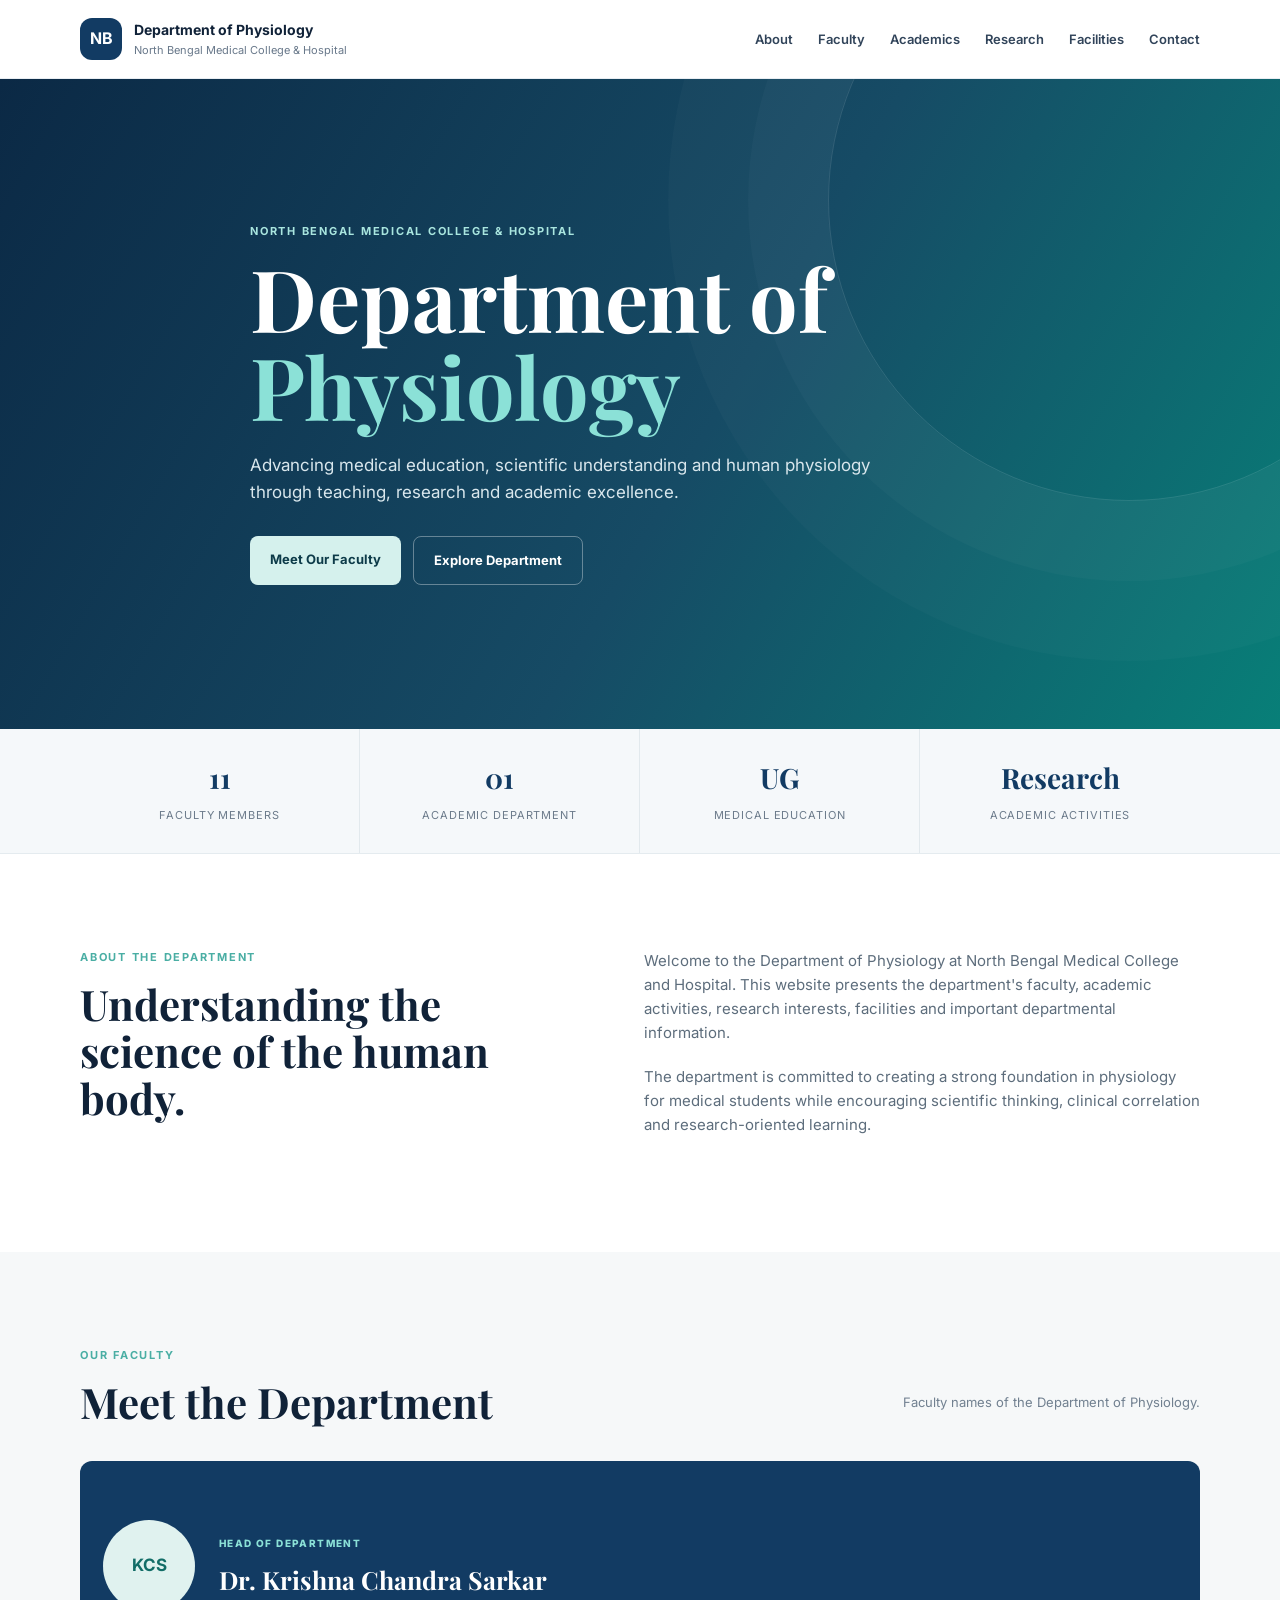
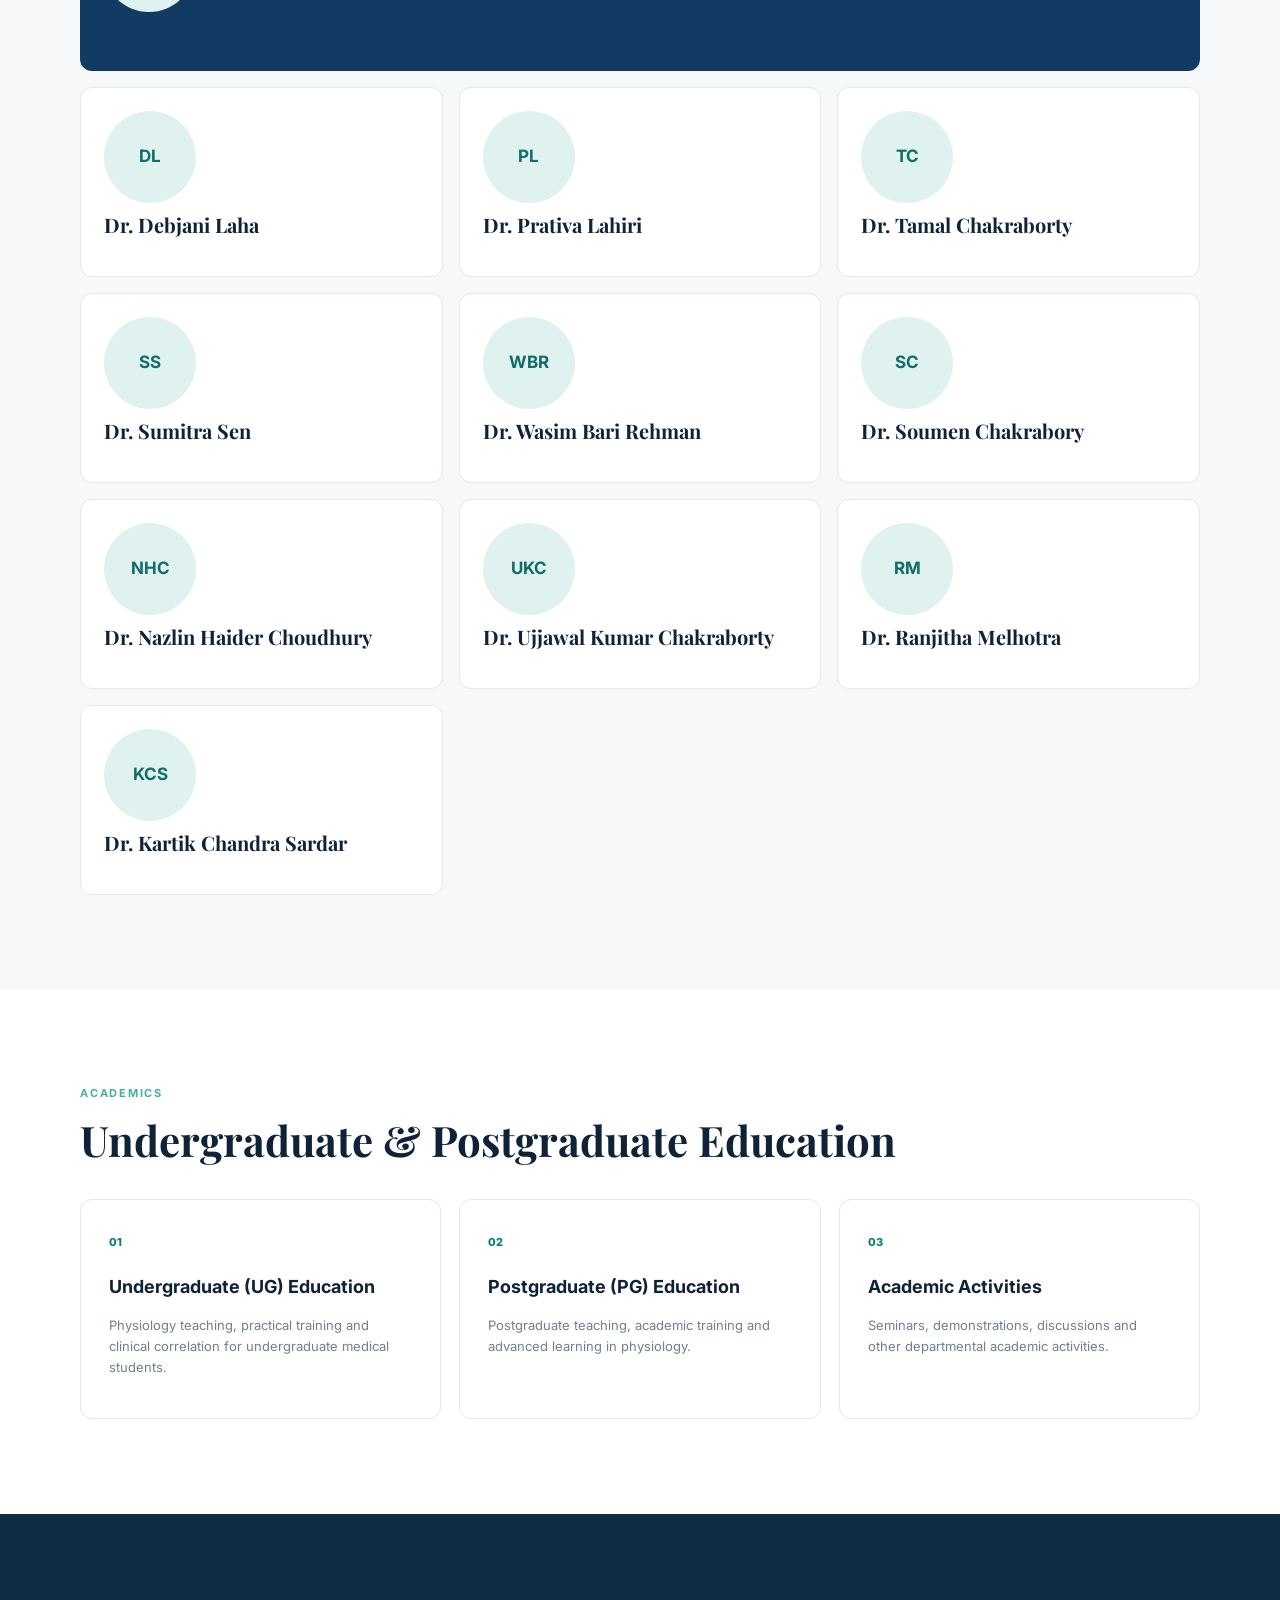
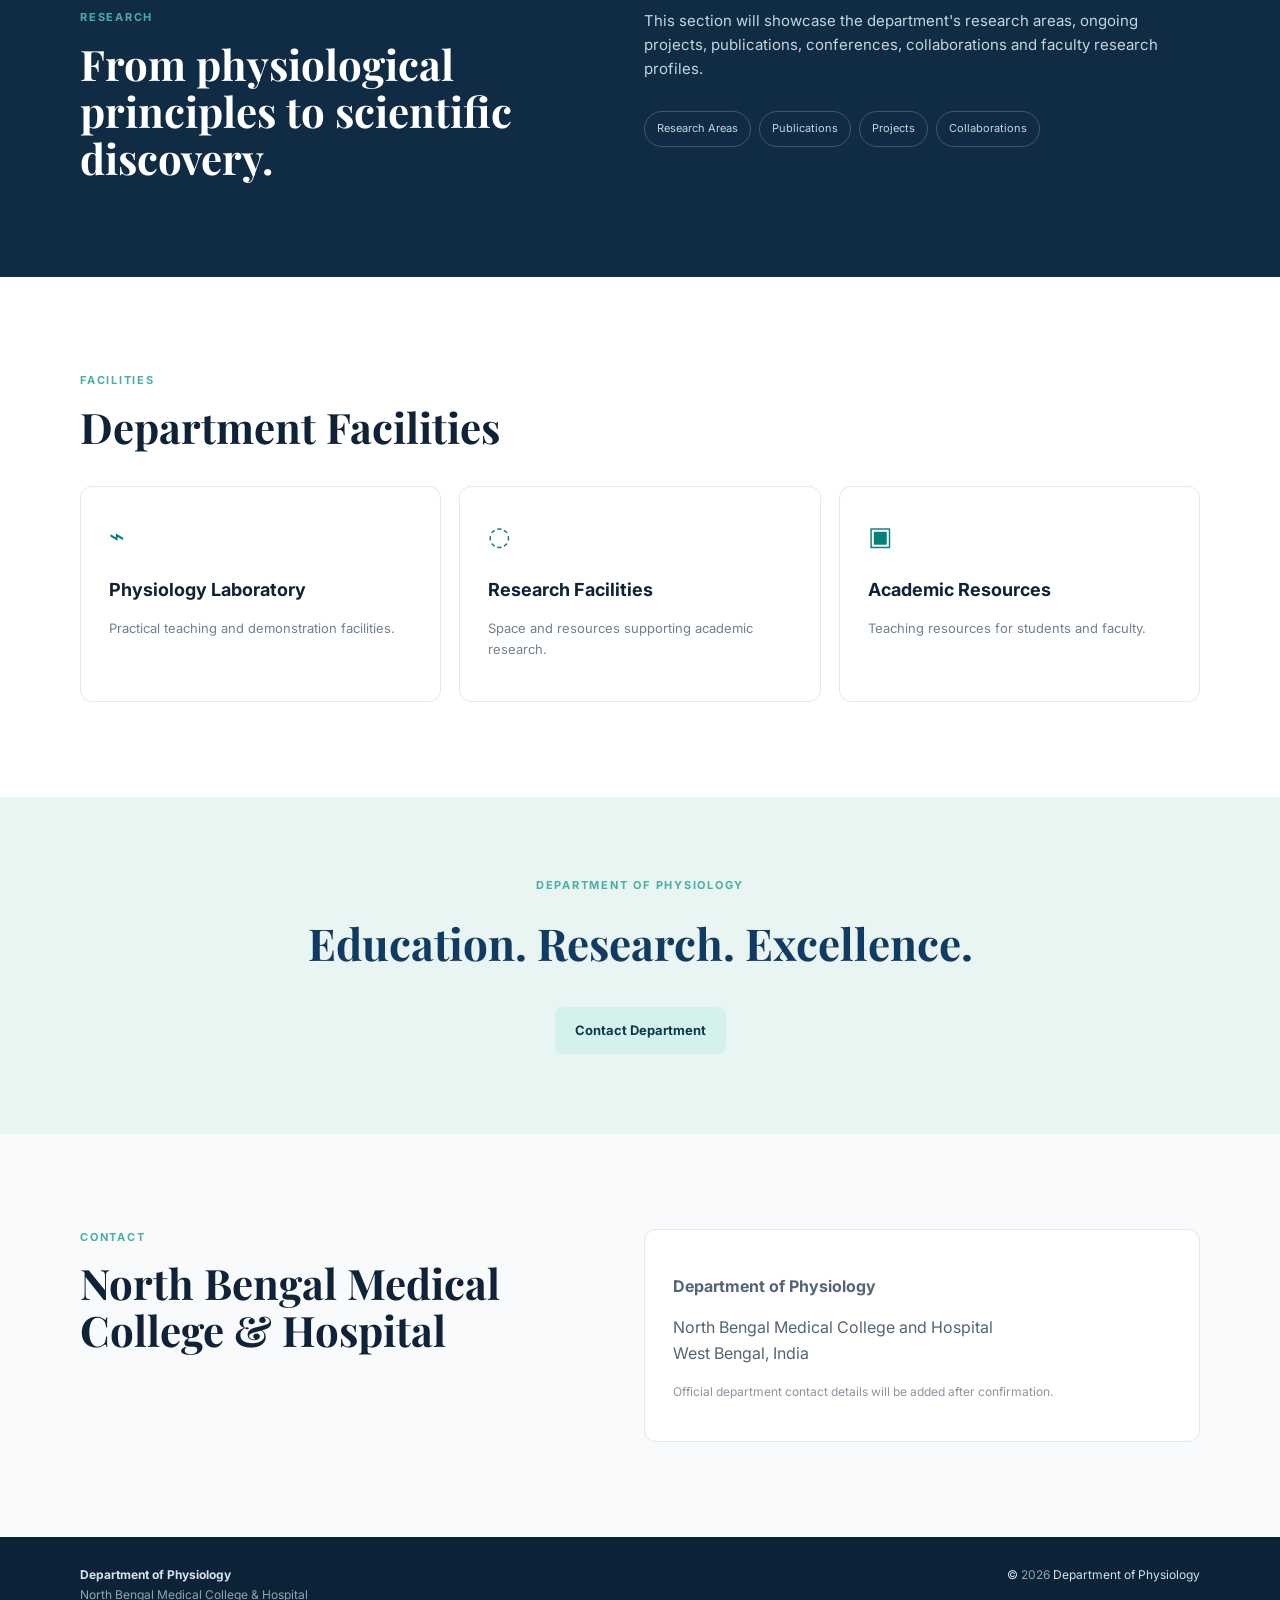
==== commit c16d1265: "Update index.html" ====
--- a/index.html
+++ b/index.html
@@ -48,7 +48,7 @@
 
     <section class="stats">
       <div class="container stats-grid">
-        <div><strong>12</strong><span>Faculty Members</span></div>
+        <div><strong>11</strong><span>Faculty Members</span></div>
         <div><strong>01</strong><span>Academic Department</span></div>
         <div><strong>UG</strong><span>Medical Education</span></div>
         <div><strong>Research</strong><span>Academic Activities</span></div>
@@ -103,11 +103,23 @@
     <section id="academics" class="section">
       <div class="container">
         <p class="eyebrow">ACADEMICS</p>
-        <h2>Teaching & Learning</h2>
+        <h2>Undergraduate & Postgraduate Education</h2>
         <div class="info-grid">
-          <div class="info-card"><span>01</span><h3>Undergraduate Education</h3><p>Physiology teaching, practical training and clinical correlation for medical students.</p></div>
-          <div class="info-card"><span>02</span><h3>Practical Learning</h3><p>Laboratory-based learning designed to connect physiological principles with clinical medicine.</p></div>
-          <div class="info-card"><span>03</span><h3>Academic Activities</h3><p>Seminars, demonstrations, discussions and other departmental academic activities.</p></div>
+          <div class="info-card">
+            <span>01</span>
+            <h3>Undergraduate (UG) Education</h3>
+            <p>Physiology teaching, practical training and clinical correlation for undergraduate medical students.</p>
+          </div>
+          <div class="info-card">
+            <span>02</span>
+            <h3>Postgraduate (PG) Education</h3>
+            <p>Postgraduate teaching, academic training and advanced learning in physiology.</p>
+          </div>
+          <div class="info-card">
+            <span>03</span>
+            <h3>Academic Activities</h3>
+            <p>Seminars, demonstrations, discussions and other departmental academic activities.</p>
+          </div>
         </div>
       </div>
     </section>
@@ -178,4 +190,4 @@
   </div>
   <script src="script.js"></script>
 </body>
-</html>+</html>
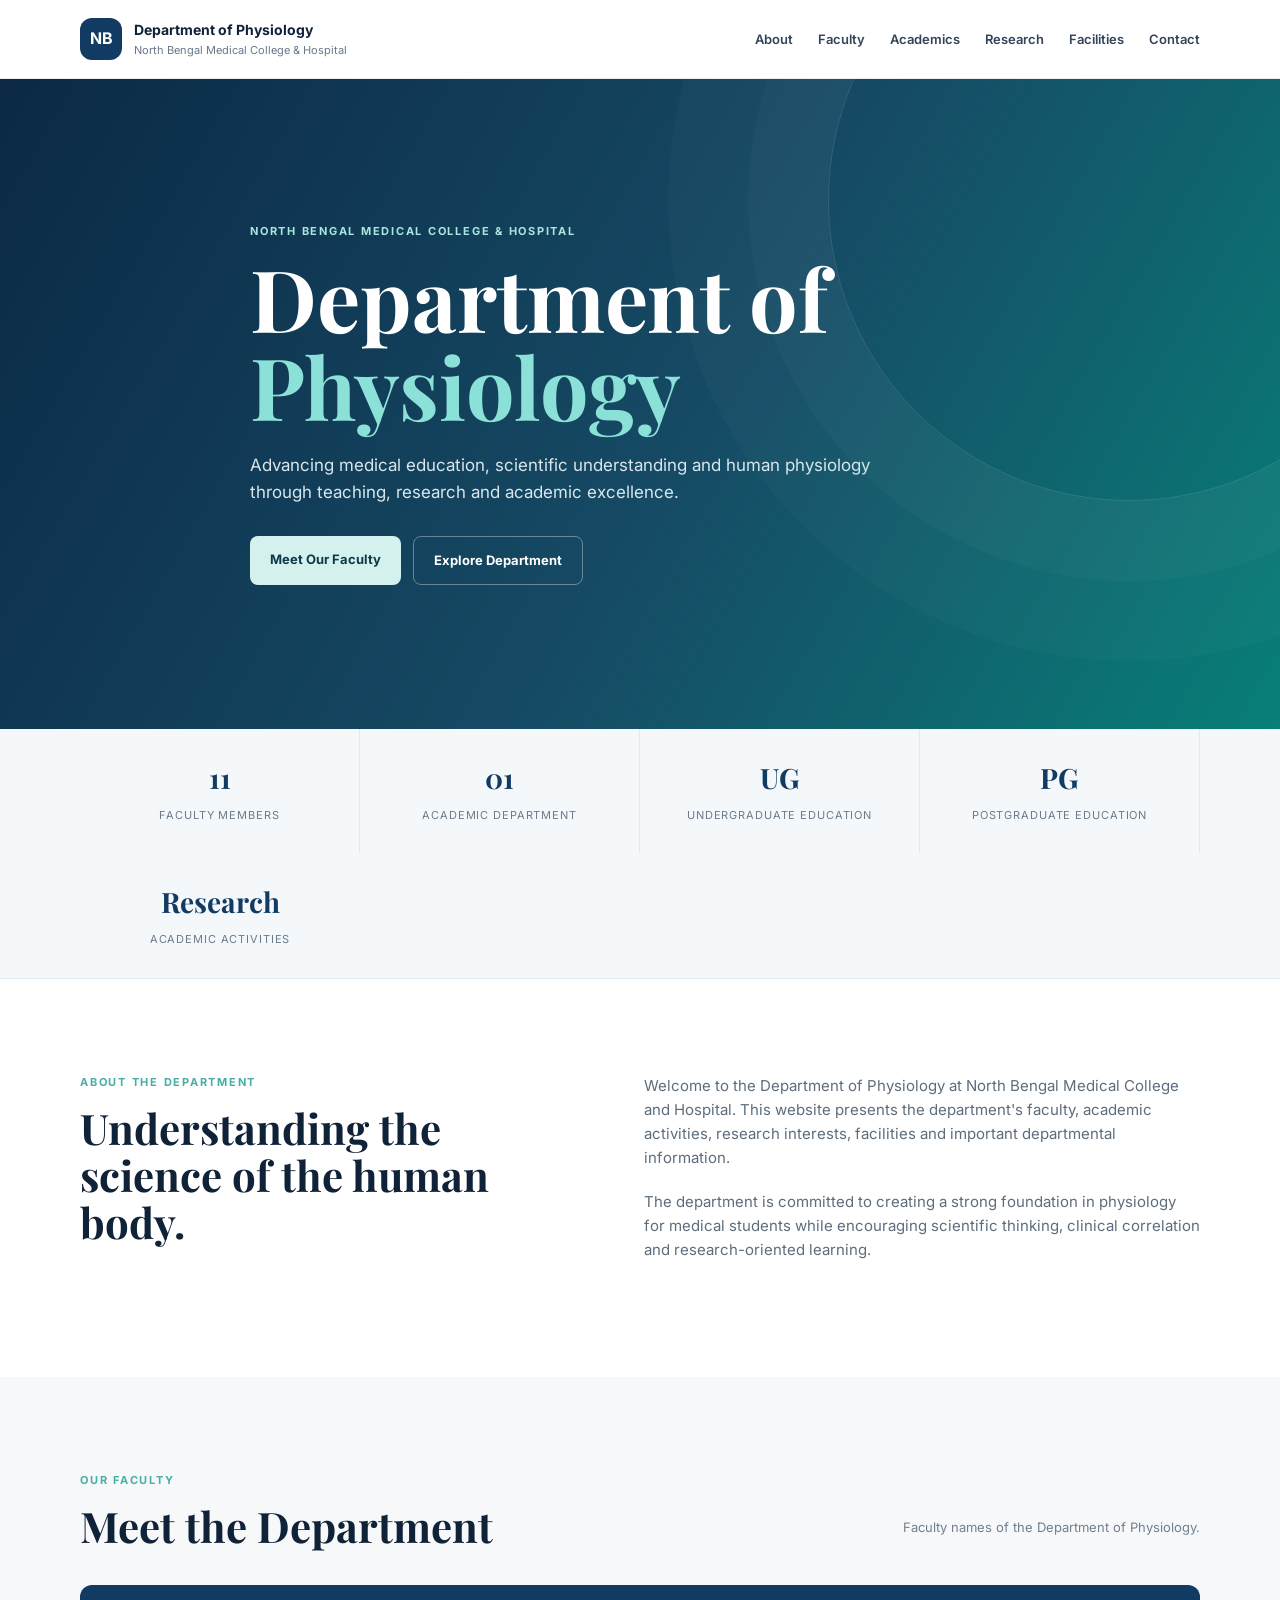
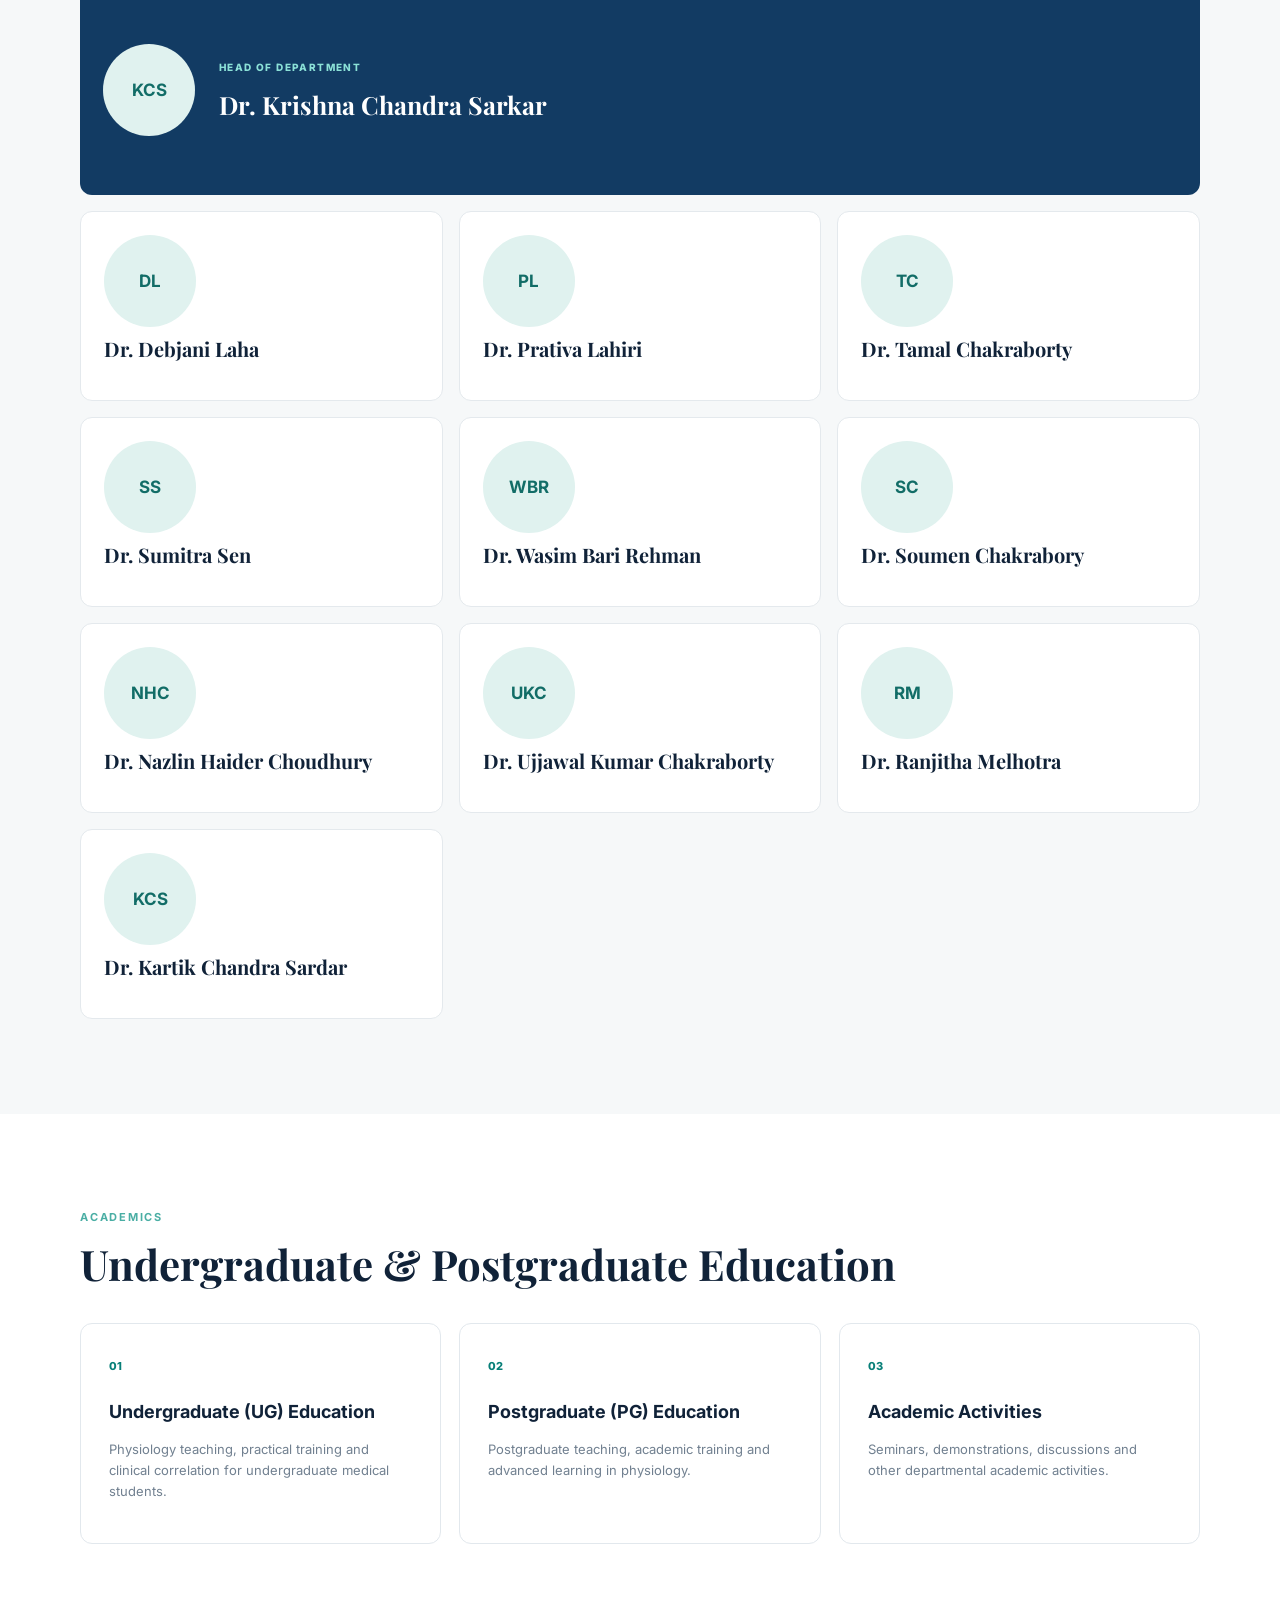
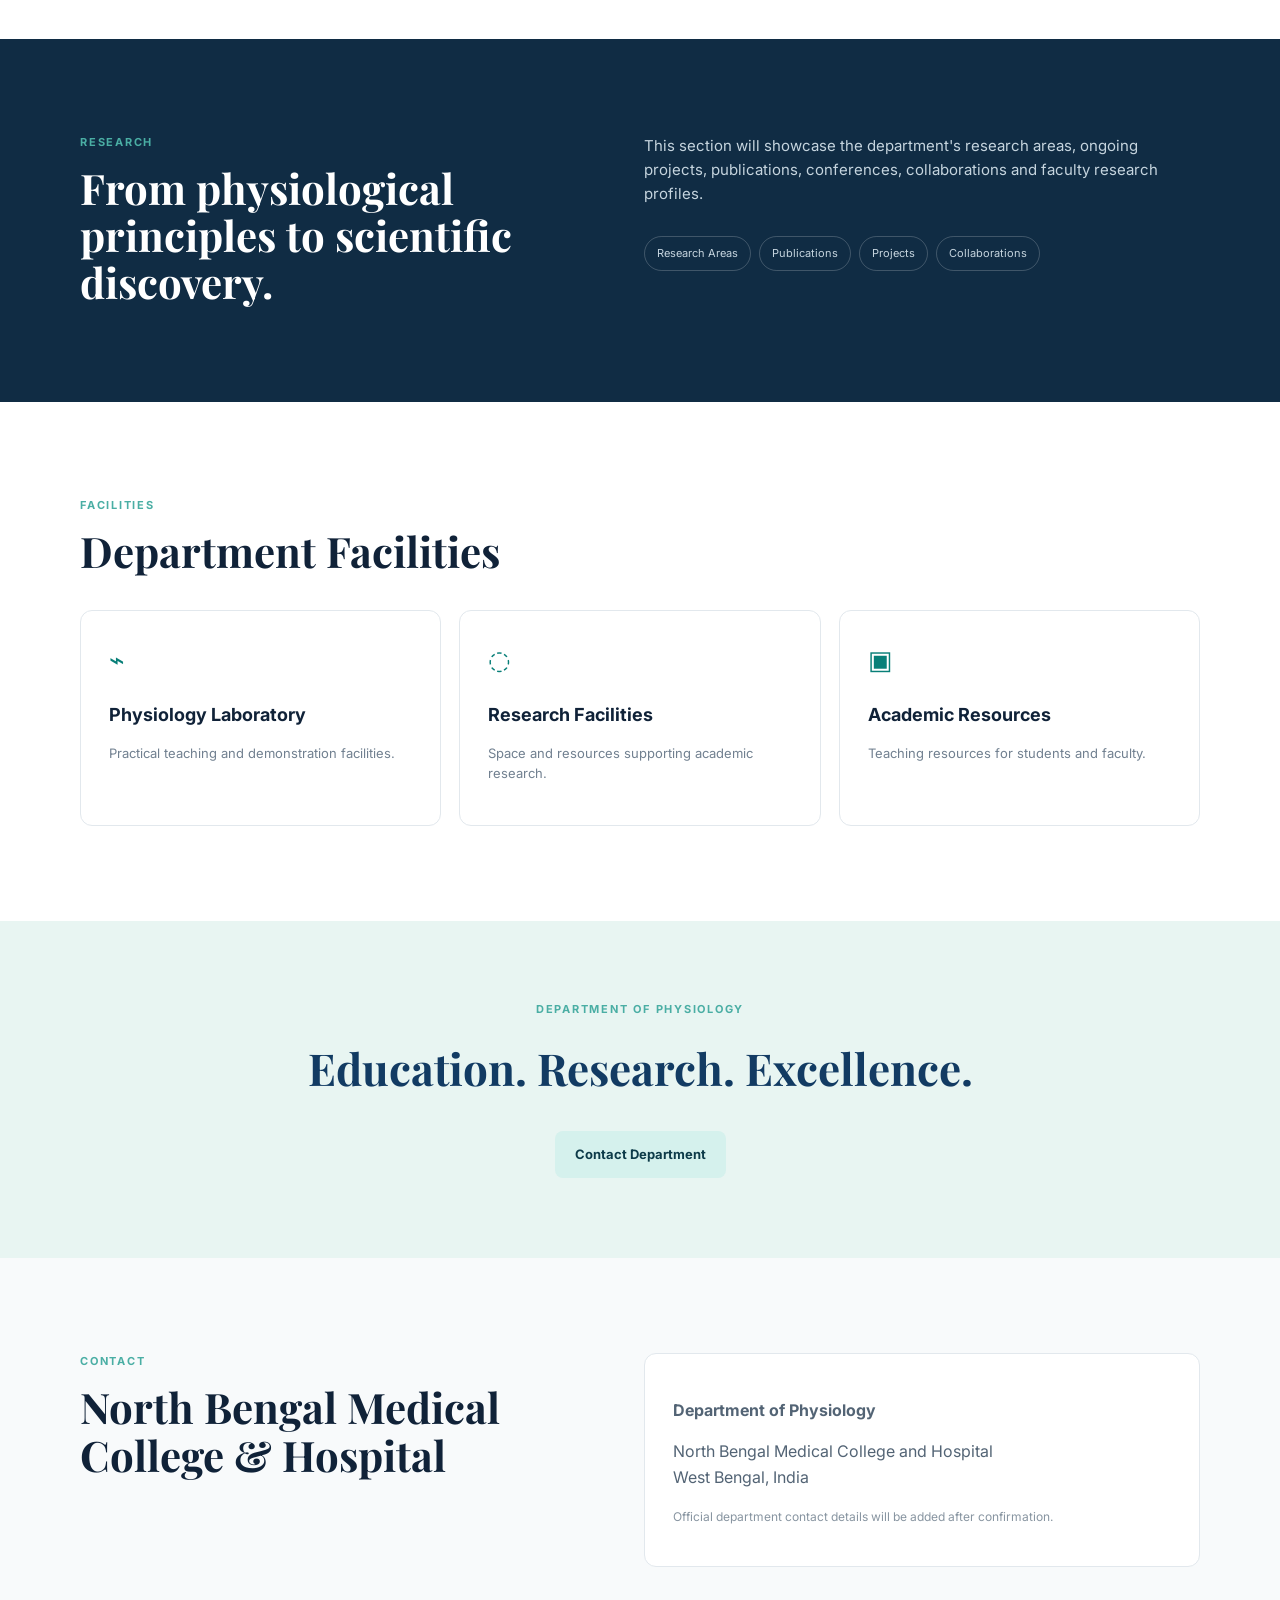
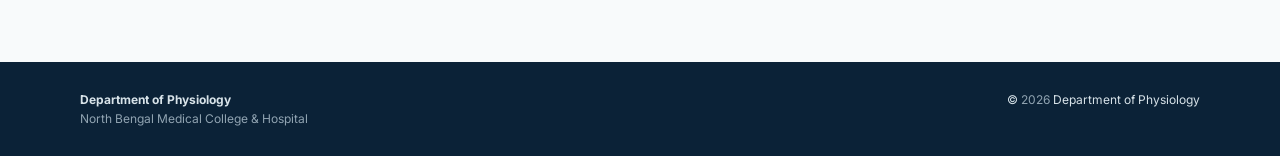
==== commit 321a3b75: "Update index.html" ====
--- a/index.html
+++ b/index.html
@@ -50,7 +50,8 @@
       <div class="container stats-grid">
         <div><strong>11</strong><span>Faculty Members</span></div>
         <div><strong>01</strong><span>Academic Department</span></div>
-        <div><strong>UG</strong><span>Medical Education</span></div>
+        <div><strong>UG</strong><span>Undergraduate Education</span></div>
+        <div><strong>PG</strong><span>Postgraduate Education</span></div>
         <div><strong>Research</strong><span>Academic Activities</span></div>
       </div>
     </section>
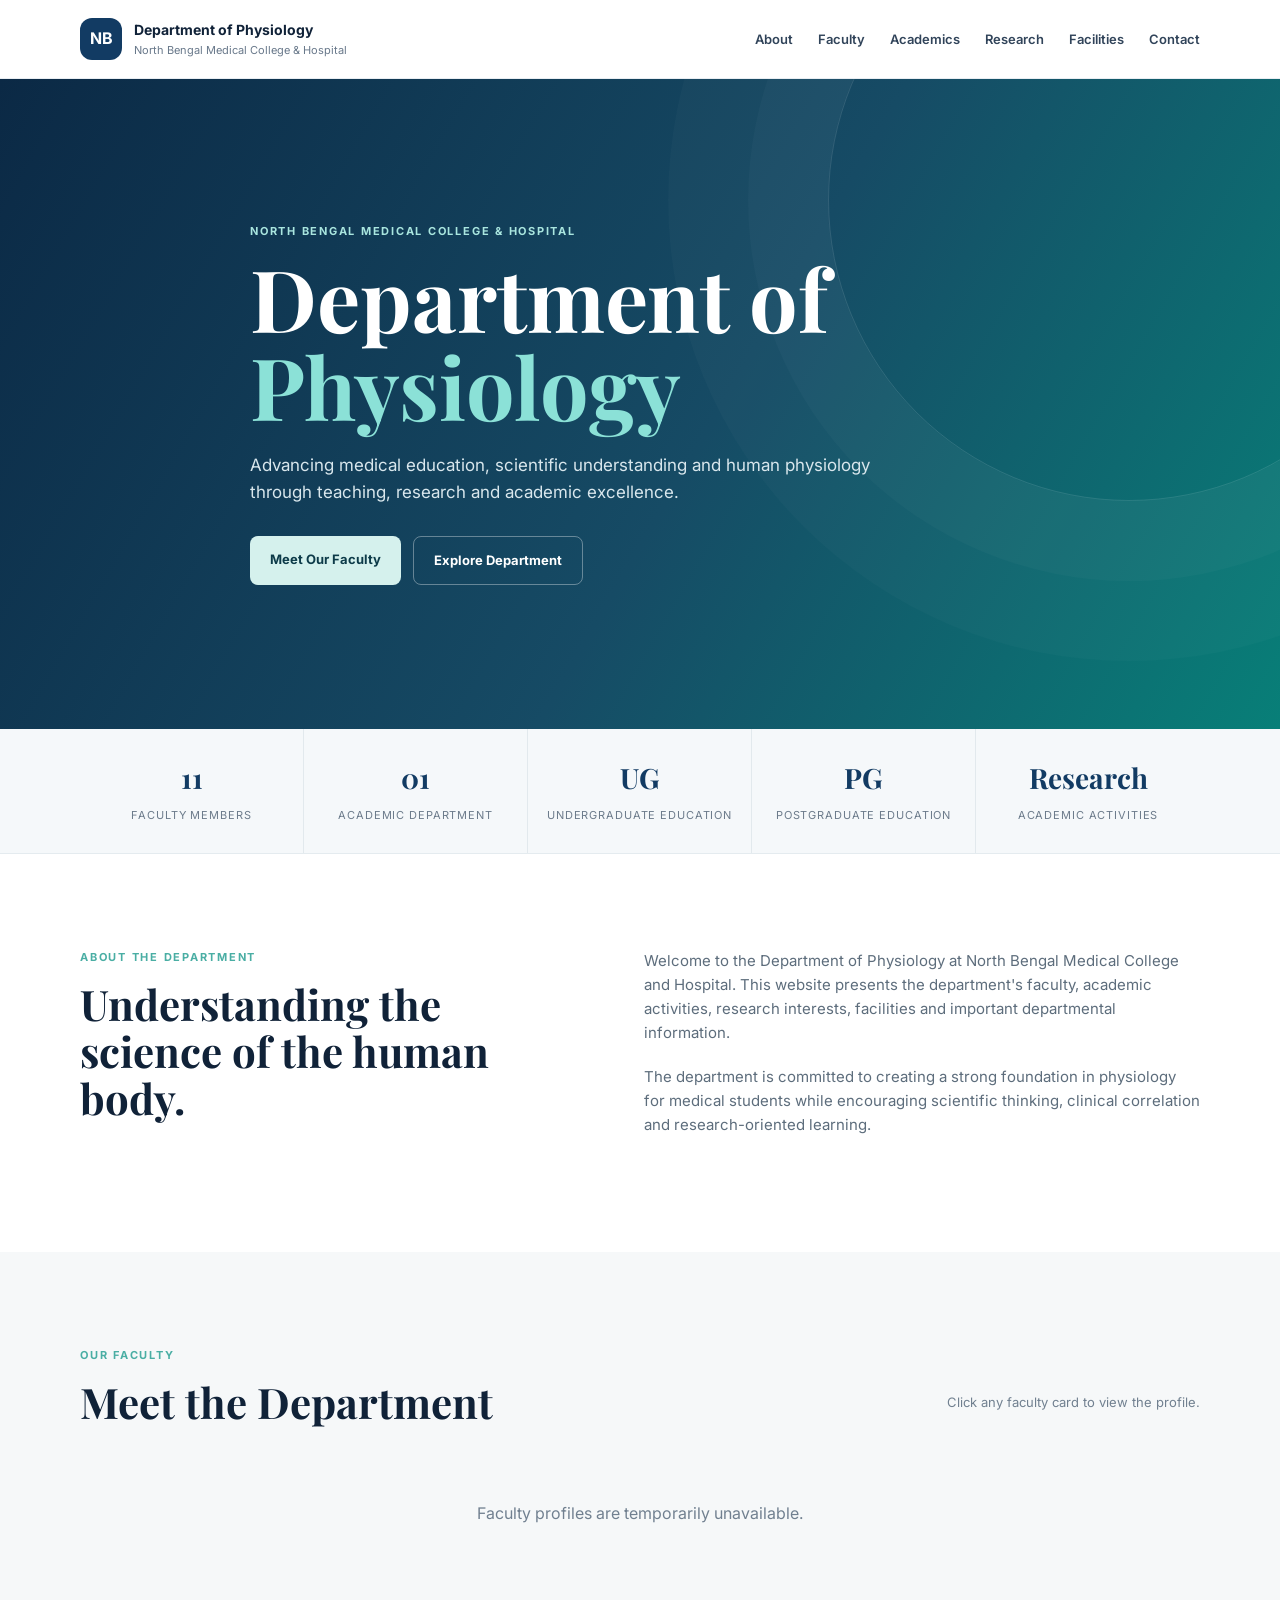
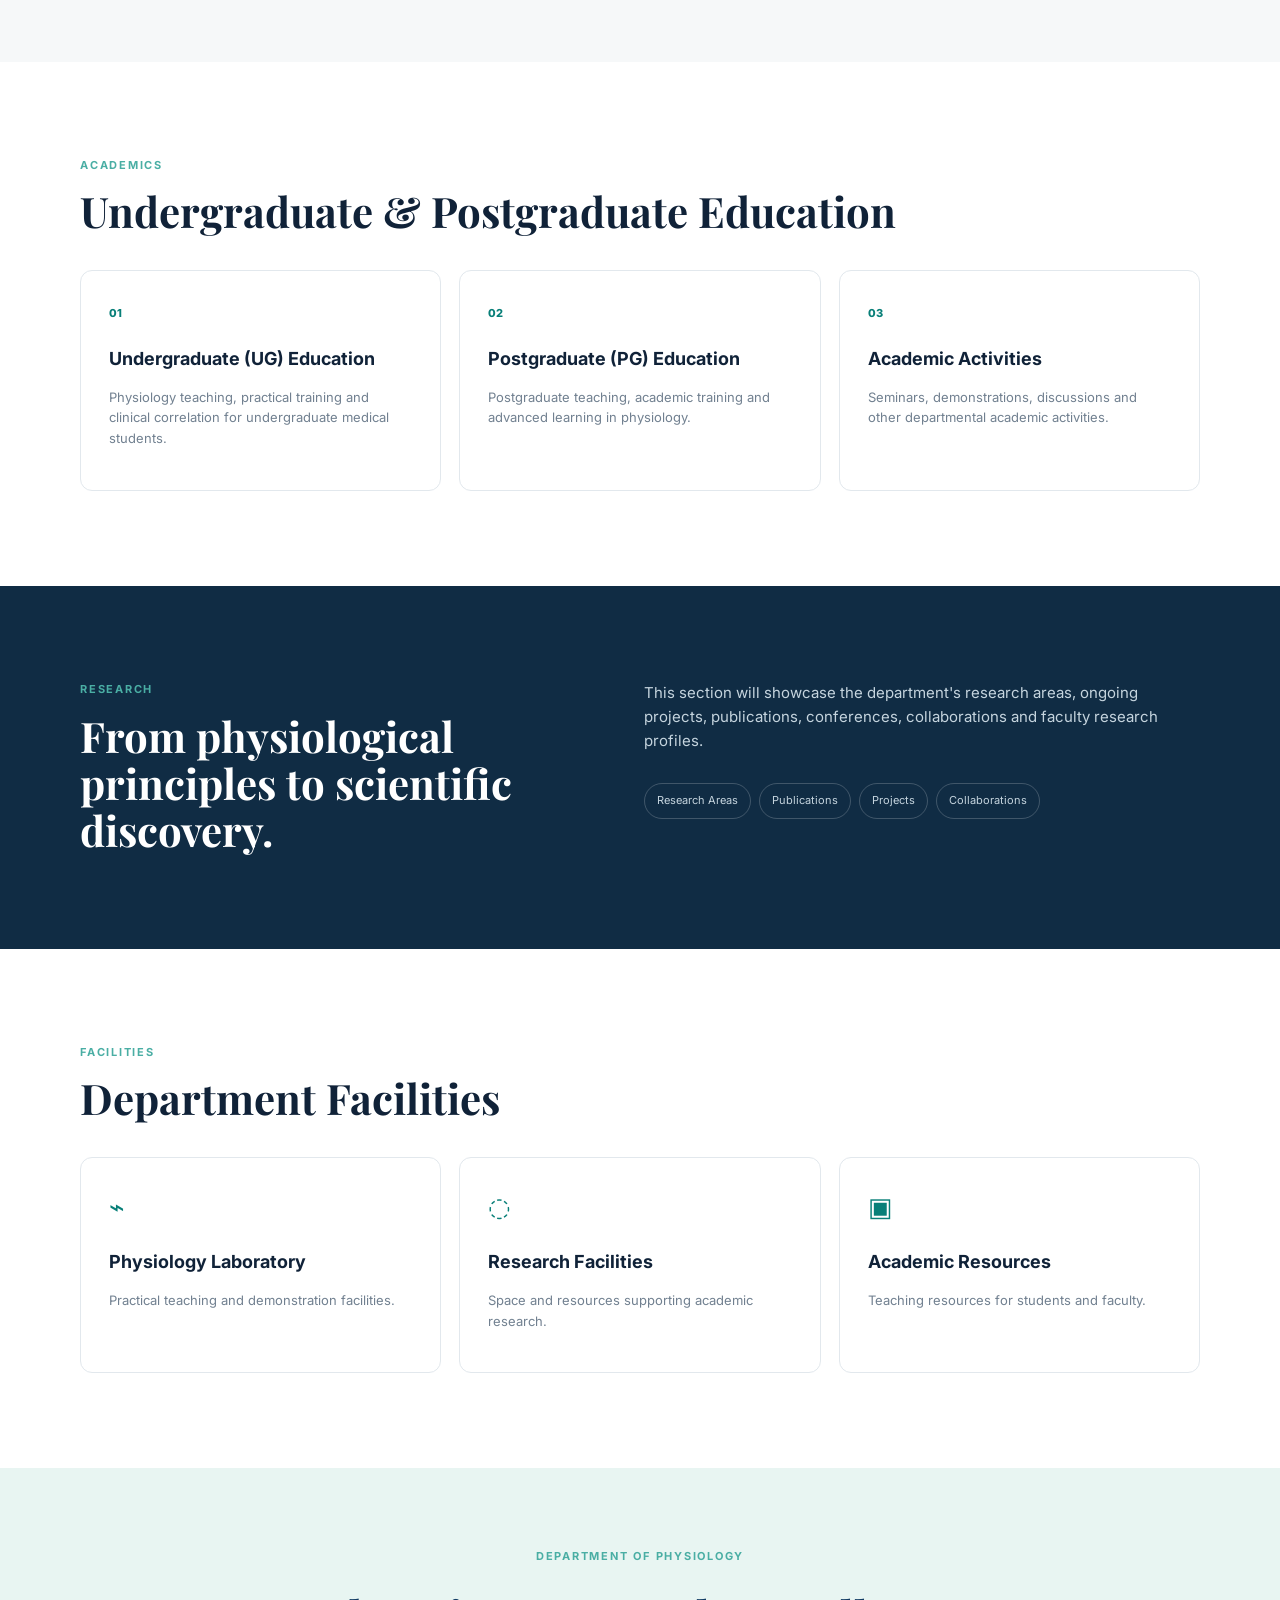
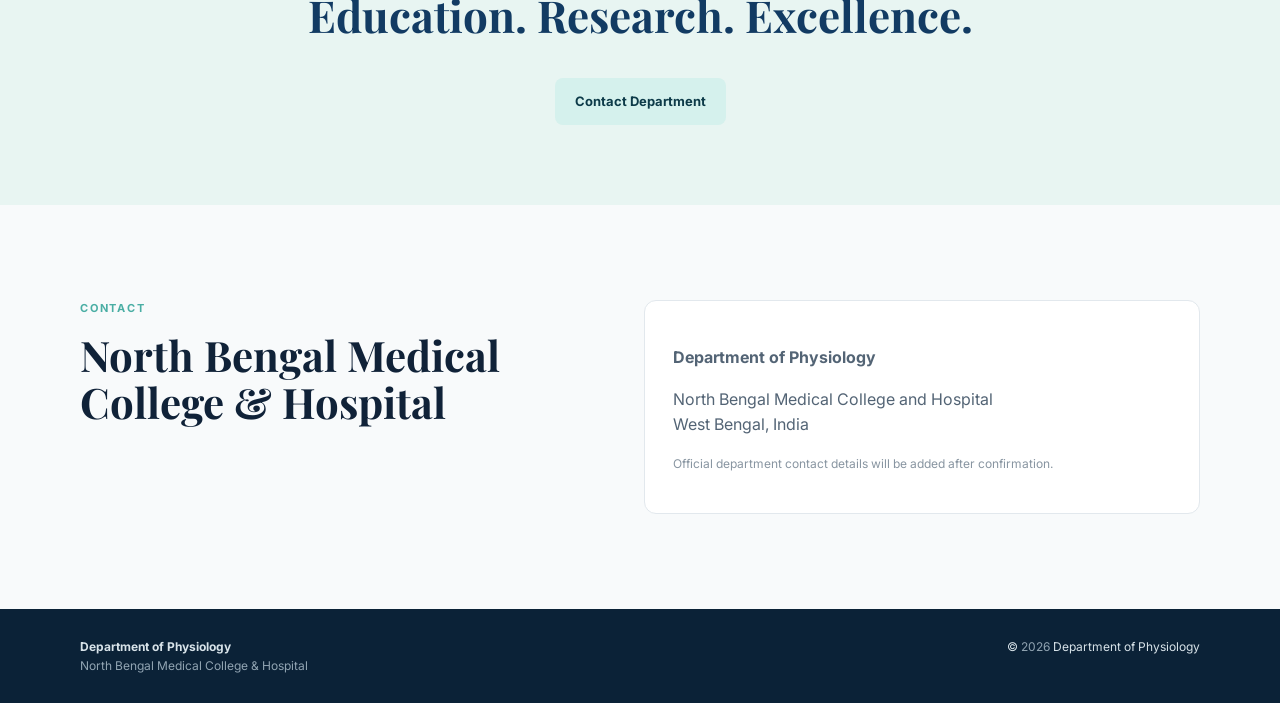
==== commit 416074bb: "Add files via upload" ====
--- a/index.html
+++ b/index.html
@@ -1,194 +1,31 @@
 <!DOCTYPE html>
 <html lang="en">
 <head>
-  <meta charset="UTF-8" />
-  <meta name="viewport" content="width=device-width, initial-scale=1.0" />
-  <meta name="description" content="Department of Physiology, North Bengal Medical College and Hospital." />
-  <title>Department of Physiology | North Bengal Medical College & Hospital</title>
-  <link rel="preconnect" href="https://fonts.googleapis.com">
-  <link rel="preconnect" href="https://fonts.gstatic.com" crossorigin>
-  <link href="https://fonts.googleapis.com/css2?family=Inter:wght@400;500;600;700&family=Playfair+Display:wght@600;700&display=swap" rel="stylesheet">
-  <link rel="stylesheet" href="styles.css" />
+<meta charset="UTF-8"><meta name="viewport" content="width=device-width,initial-scale=1.0">
+<meta name="description" content="Department of Physiology, North Bengal Medical College and Hospital.">
+<title>Department of Physiology | North Bengal Medical College & Hospital</title>
+<link rel="preconnect" href="https://fonts.googleapis.com"><link rel="preconnect" href="https://fonts.gstatic.com" crossorigin>
+<link href="https://fonts.googleapis.com/css2?family=Inter:wght@400;500;600;700&family=Playfair+Display:wght@600;700&display=swap" rel="stylesheet">
+<link rel="stylesheet" href="styles.css">
 </head>
 <body>
-  <header class="site-header">
-    <div class="container nav-wrap">
-      <a class="brand" href="#home">
-        <div class="brand-mark">NB</div>
-        <div>
-          <strong>Department of Physiology</strong>
-          <span>North Bengal Medical College & Hospital</span>
-        </div>
-      </a>
-      <button class="menu-btn" aria-label="Open menu">☰</button>
-      <nav class="nav">
-        <a href="#about">About</a>
-        <a href="#faculty">Faculty</a>
-        <a href="#academics">Academics</a>
-        <a href="#research">Research</a>
-        <a href="#facilities">Facilities</a>
-        <a href="#contact">Contact</a>
-      </nav>
-    </div>
-  </header>
-
-  <main>
-    <section id="home" class="hero">
-      <div class="hero-overlay"></div>
-      <div class="container hero-content">
-        <p class="eyebrow">NORTH BENGAL MEDICAL COLLEGE & HOSPITAL</p>
-        <h1>Department of<br><span>Physiology</span></h1>
-        <p class="hero-text">Advancing medical education, scientific understanding and human physiology through teaching, research and academic excellence.</p>
-        <div class="hero-actions">
-          <a class="btn primary" href="#faculty">Meet Our Faculty</a>
-          <a class="btn secondary" href="#about">Explore Department</a>
-        </div>
-      </div>
-    </section>
-
-    <section class="stats">
-      <div class="container stats-grid">
-        <div><strong>11</strong><span>Faculty Members</span></div>
-        <div><strong>01</strong><span>Academic Department</span></div>
-        <div><strong>UG</strong><span>Undergraduate Education</span></div>
-        <div><strong>PG</strong><span>Postgraduate Education</span></div>
-        <div><strong>Research</strong><span>Academic Activities</span></div>
-      </div>
-    </section>
-
-    <section id="about" class="section">
-      <div class="container split">
-        <div>
-          <p class="eyebrow">ABOUT THE DEPARTMENT</p>
-          <h2>Understanding the science of the human body.</h2>
-        </div>
-        <div class="section-copy">
-          <p>Welcome to the Department of Physiology at North Bengal Medical College and Hospital. This website presents the department's faculty, academic activities, research interests, facilities and important departmental information.</p>
-          <p>The department is committed to creating a strong foundation in physiology for medical students while encouraging scientific thinking, clinical correlation and research-oriented learning.</p>
-        </div>
-      </div>
-    </section>
-
-    <section id="faculty" class="section soft">
-      <div class="container">
-        <div class="section-heading">
-          <div>
-            <p class="eyebrow">OUR FACULTY</p>
-            <h2>Meet the Department</h2>
-          </div>
-          <p>Faculty names of the Department of Physiology.</p>
-        </div>
-
-        <div class="faculty-grid">
-          <article class="faculty-card featured">
-            <div class="avatar">KCS</div>
-            <div>
-              <span class="role">HEAD OF DEPARTMENT</span>
-              <h3>Dr. Krishna Chandra Sarkar</h3>
-            </div>
-          </article>
-          <article class="faculty-card"><div class="avatar">DL</div><div><h3>Dr. Debjani Laha</h3></div></article>
-          <article class="faculty-card"><div class="avatar">PL</div><div><h3>Dr. Prativa Lahiri</h3></div></article>
-          <article class="faculty-card"><div class="avatar">TC</div><div><h3>Dr. Tamal Chakraborty</h3></div></article>
-          <article class="faculty-card"><div class="avatar">SS</div><div><h3>Dr. Sumitra Sen</h3></div></article>
-          <article class="faculty-card"><div class="avatar">WBR</div><div><h3>Dr. Wasim Bari Rehman</h3></div></article>
-          <article class="faculty-card"><div class="avatar">SC</div><div><h3>Dr. Soumen Chakrabory</h3></div></article>
-          <article class="faculty-card"><div class="avatar">NHC</div><div><h3>Dr. Nazlin Haider Choudhury</h3></div></article>
-          <article class="faculty-card"><div class="avatar">UKC</div><div><h3>Dr. Ujjawal Kumar Chakraborty</h3></div></article>
-          <article class="faculty-card"><div class="avatar">RM</div><div><h3>Dr. Ranjitha Melhotra</h3></div></article>
-          <article class="faculty-card"><div class="avatar">KCS</div><div><h3>Dr. Kartik Chandra Sardar</h3></div></article>
-        </div>
-      </div>
-    </section>
-
-    <section id="academics" class="section">
-      <div class="container">
-        <p class="eyebrow">ACADEMICS</p>
-        <h2>Undergraduate & Postgraduate Education</h2>
-        <div class="info-grid">
-          <div class="info-card">
-            <span>01</span>
-            <h3>Undergraduate (UG) Education</h3>
-            <p>Physiology teaching, practical training and clinical correlation for undergraduate medical students.</p>
-          </div>
-          <div class="info-card">
-            <span>02</span>
-            <h3>Postgraduate (PG) Education</h3>
-            <p>Postgraduate teaching, academic training and advanced learning in physiology.</p>
-          </div>
-          <div class="info-card">
-            <span>03</span>
-            <h3>Academic Activities</h3>
-            <p>Seminars, demonstrations, discussions and other departmental academic activities.</p>
-          </div>
-        </div>
-      </div>
-    </section>
-
-    <section id="research" class="section dark">
-      <div class="container split">
-        <div>
-          <p class="eyebrow">RESEARCH</p>
-          <h2>From physiological principles to scientific discovery.</h2>
-        </div>
-        <div class="section-copy">
-          <p>This section will showcase the department's research areas, ongoing projects, publications, conferences, collaborations and faculty research profiles.</p>
-          <div class="tag-row">
-            <span>Research Areas</span><span>Publications</span><span>Projects</span><span>Collaborations</span>
-          </div>
-        </div>
-      </div>
-    </section>
-
-    <section id="facilities" class="section">
-      <div class="container">
-        <p class="eyebrow">FACILITIES</p>
-        <h2>Department Facilities</h2>
-        <div class="facility-grid">
-          <div class="facility"><div class="facility-icon">⌁</div><h3>Physiology Laboratory</h3><p>Practical teaching and demonstration facilities.</p></div>
-          <div class="facility"><div class="facility-icon">◌</div><h3>Research Facilities</h3><p>Space and resources supporting academic research.</p></div>
-          <div class="facility"><div class="facility-icon">▣</div><h3>Academic Resources</h3><p>Teaching resources for students and faculty.</p></div>
-        </div>
-      </div>
-    </section>
-
-    <section class="cta">
-      <div class="container">
-        <p class="eyebrow">DEPARTMENT OF PHYSIOLOGY</p>
-        <h2>Education. Research. Excellence.</h2>
-        <a class="btn primary" href="#contact">Contact Department</a>
-      </div>
-    </section>
-
-    <section id="contact" class="section contact">
-      <div class="container split">
-        <div>
-          <p class="eyebrow">CONTACT</p>
-          <h2>North Bengal Medical College & Hospital</h2>
-        </div>
-        <div class="contact-box">
-          <p><strong>Department of Physiology</strong></p>
-          <p>North Bengal Medical College and Hospital<br>West Bengal, India</p>
-          <p class="small">Official department contact details will be added after confirmation.</p>
-        </div>
-      </div>
-    </section>
-  </main>
-
-  <footer>
-    <div class="container footer-wrap">
-      <div><strong>Department of Physiology</strong><br><span>North Bengal Medical College & Hospital</span></div>
-      <div>© <span id="year"></span> Department of Physiology</div>
-    </div>
-  </footer>
-
-  <div id="notice" class="notice" role="dialog" aria-modal="true">
-    <div class="notice-card">
-      <button onclick="closeNotice()" aria-label="Close">×</button>
-      <h3>Profile Coming Soon</h3>
-      <p id="noticeText"></p>
-    </div>
-  </div>
-  <script src="script.js"></script>
-</body>
-</html>
+<header class="site-header"><div class="container nav-wrap">
+<a class="brand" href="#home"><div class="brand-mark">NB</div><div><strong>Department of Physiology</strong><span>North Bengal Medical College & Hospital</span></div></a>
+<button class="menu-btn" aria-label="Open menu">☰</button>
+<nav class="nav"><a href="#about">About</a><a href="#faculty">Faculty</a><a href="#academics">Academics</a><a href="#research">Research</a><a href="#facilities">Facilities</a><a href="#contact">Contact</a></nav>
+</div></header>
+<main>
+<section id="home" class="hero"><div class="container hero-content"><p class="eyebrow">NORTH BENGAL MEDICAL COLLEGE & HOSPITAL</p><h1>Department of<br><span>Physiology</span></h1><p class="hero-text">Advancing medical education, scientific understanding and human physiology through teaching, research and academic excellence.</p><div class="hero-actions"><a class="btn primary" href="#faculty">Meet Our Faculty</a><a class="btn secondary" href="#about">Explore Department</a></div></div></section>
+<section class="stats"><div class="container stats-grid"><div><strong id="facultyCount">11</strong><span>Faculty Members</span></div><div><strong>01</strong><span>Academic Department</span></div><div><strong>UG</strong><span>Undergraduate Education</span></div><div><strong>PG</strong><span>Postgraduate Education</span></div><div><strong>Research</strong><span>Academic Activities</span></div></div></section>
+<section id="about" class="section"><div class="container split"><div><p class="eyebrow">ABOUT THE DEPARTMENT</p><h2>Understanding the science of the human body.</h2></div><div class="section-copy"><p>Welcome to the Department of Physiology at North Bengal Medical College and Hospital. This website presents the department's faculty, academic activities, research interests, facilities and important departmental information.</p><p>The department is committed to creating a strong foundation in physiology for medical students while encouraging scientific thinking, clinical correlation and research-oriented learning.</p></div></div></section>
+<section id="faculty" class="section soft"><div class="container"><div class="section-heading"><div><p class="eyebrow">OUR FACULTY</p><h2>Meet the Department</h2></div><p>Click any faculty card to view the profile.</p></div><div id="facultyGrid" class="faculty-grid"><div class="loading">Loading faculty profiles…</div></div></div></section>
+<section id="academics" class="section"><div class="container"><p class="eyebrow">ACADEMICS</p><h2>Undergraduate & Postgraduate Education</h2><div class="info-grid"><div class="info-card"><span>01</span><h3>Undergraduate (UG) Education</h3><p>Physiology teaching, practical training and clinical correlation for undergraduate medical students.</p></div><div class="info-card"><span>02</span><h3>Postgraduate (PG) Education</h3><p>Postgraduate teaching, academic training and advanced learning in physiology.</p></div><div class="info-card"><span>03</span><h3>Academic Activities</h3><p>Seminars, demonstrations, discussions and other departmental academic activities.</p></div></div></div></section>
+<section id="research" class="section dark"><div class="container split"><div><p class="eyebrow">RESEARCH</p><h2>From physiological principles to scientific discovery.</h2></div><div class="section-copy"><p>This section will showcase the department's research areas, ongoing projects, publications, conferences, collaborations and faculty research profiles.</p><div class="tag-row"><span>Research Areas</span><span>Publications</span><span>Projects</span><span>Collaborations</span></div></div></div></section>
+<section id="facilities" class="section"><div class="container"><p class="eyebrow">FACILITIES</p><h2>Department Facilities</h2><div class="facility-grid"><div class="facility"><div class="facility-icon">⌁</div><h3>Physiology Laboratory</h3><p>Practical teaching and demonstration facilities.</p></div><div class="facility"><div class="facility-icon">◌</div><h3>Research Facilities</h3><p>Space and resources supporting academic research.</p></div><div class="facility"><div class="facility-icon">▣</div><h3>Academic Resources</h3><p>Teaching resources for students and faculty.</p></div></div></div></section>
+<section class="cta"><div class="container"><p class="eyebrow">DEPARTMENT OF PHYSIOLOGY</p><h2>Education. Research. Excellence.</h2><a class="btn primary" href="#contact">Contact Department</a></div></section>
+<section id="contact" class="section contact"><div class="container split"><div><p class="eyebrow">CONTACT</p><h2>North Bengal Medical College & Hospital</h2></div><div class="contact-box"><p><strong>Department of Physiology</strong></p><p>North Bengal Medical College and Hospital<br>West Bengal, India</p><p class="small">Official department contact details will be added after confirmation.</p></div></div></section>
+</main>
+<footer><div class="container footer-wrap"><div><strong>Department of Physiology</strong><br><span>North Bengal Medical College & Hospital</span></div><div>© <span id="year"></span> Department of Physiology</div></div></footer>
+<div id="profileModal" class="modal" aria-hidden="true"><div class="profile-modal"><button class="modal-close" onclick="closeProfile()">×</button><div id="profileContent"></div></div></div>
+<script src="script.js"></script>
+</body></html>
--- a/styles.css
+++ b/styles.css
@@ -1 +1 @@
-*{box-sizing:border-box}html{scroll-behavior:smooth}body{margin:0;font-family:Inter,Arial,sans-serif;color:#102238;background:#fff;line-height:1.6}.container{width:min(1120px,92%);margin:auto}.site-header{position:sticky;top:0;z-index:20;background:rgba(255,255,255,.94);backdrop-filter:blur(14px);border-bottom:1px solid #e8edf2}.nav-wrap{height:78px;display:flex;align-items:center;justify-content:space-between}.brand{display:flex;align-items:center;gap:12px;color:#102238;text-decoration:none}.brand-mark{width:42px;height:42px;border-radius:12px;background:#123b63;color:white;display:grid;place-items:center;font-weight:700}.brand strong{display:block;font-size:14px}.brand span{display:block;color:#68788a;font-size:11px;margin-top:1px}.nav{display:flex;gap:25px}.nav a{color:#31445a;text-decoration:none;font-size:13px;font-weight:600}.nav a:hover{color:#087f78}.menu-btn{display:none;border:0;background:none;font-size:25px}.hero{min-height:650px;position:relative;display:flex;align-items:center;background:linear-gradient(120deg,#0b2945,#164b65 55%,#087f78);overflow:hidden}.hero:after{content:"";position:absolute;width:600px;height:600px;border:1px solid rgba(255,255,255,.12);border-radius:50%;right:-150px;top:-180px;box-shadow:0 0 0 80px rgba(255,255,255,.025),0 0 0 160px rgba(255,255,255,.018)}.hero-content{position:relative;z-index:2;color:white;max-width:780px}.eyebrow{letter-spacing:.16em;font-size:11px;font-weight:700;color:#4aaea4;margin:0 0 14px}.hero .eyebrow{color:#a9e6df}.hero h1{font-family:"Playfair Display",serif;font-size:clamp(48px,7vw,86px);line-height:1.02;margin:0 0 22px}.hero h1 span{color:#8be1d7}.hero-text{font-size:17px;max-width:650px;color:#d9e7ed}.hero-actions{display:flex;gap:12px;margin-top:30px}.btn{display:inline-block;padding:13px 20px;border-radius:8px;text-decoration:none;font-size:13px;font-weight:700}.btn.primary{background:#d5f1ed;color:#0d3b49}.btn.secondary{border:1px solid rgba(255,255,255,.35);color:#fff}.stats{background:#f5f8fa;border-bottom:1px solid #e4ebef}.stats-grid{display:grid;grid-template-columns:repeat(4,1fr)}.stats-grid div{padding:27px 20px;text-align:center;border-right:1px solid #e2e9ed}.stats-grid div:last-child{border:0}.stats strong{display:block;font-family:"Playfair Display",serif;font-size:28px;color:#123b63}.stats span{font-size:11px;color:#6c7b8b;text-transform:uppercase;letter-spacing:.08em}.section{padding:95px 0}.section.soft{background:#f6f8f9}.split{display:grid;grid-template-columns:1fr 1.15fr;gap:80px}.section h2{font-family:"Playfair Display",serif;font-size:42px;line-height:1.12;margin:0;color:#102238}.section-copy{color:#5d6d7c;font-size:15px}.section-copy p{margin-top:0;margin-bottom:20px}.section-heading{display:flex;justify-content:space-between;align-items:end;gap:40px;margin-bottom:35px}.section-heading>p{max-width:400px;color:#718090;font-size:13px}.faculty-grid{display:grid;grid-template-columns:repeat(3,1fr);gap:16px}.faculty-card{background:#fff;border:1px solid #e4e9ed;border-radius:12px;padding:23px;min-height:190px;transition:.2s}.faculty-card:hover{transform:translateY(-3px);box-shadow:0 12px 35px rgba(22,48,70,.08)}.faculty-card.featured{grid-column:span 3;display:flex;gap:24px;align-items:center;background:#123b63;color:white;border:0;min-height:210px}.faculty-card.featured .role{color:#8be1d7}.faculty-card.featured h3{font-size:25px}.faculty-card.featured p{color:#c9dbe5}.avatar{width:92px;height:92px;border-radius:50%;background:#e0f2ef;color:#126d67;display:grid;place-items:center;font-weight:700;font-size:17px;flex:none}.avatar.muted{width:55px;height:55px;border-radius:14px;background:#eef2f5;color:#6f7e8c;margin-bottom:18px;font-size:14px}.role{font-size:10px;letter-spacing:.14em;font-weight:800;color:#087f78}.faculty-card h3{font-family:"Playfair Display",serif;font-size:20px;margin:6px 0 3px}.faculty-card p{margin:0;color:#758392;font-size:13px}.profile-btn{border:0;background:none;padding:12px 0 0;color:#71d2c8;font-weight:700;cursor:pointer}.info-grid,.facility-grid{display:grid;grid-template-columns:repeat(3,1fr);gap:18px;margin-top:35px}.info-card,.facility{border:1px solid #e2e8ed;border-radius:12px;padding:28px;background:#fff}.info-card span{font-size:11px;color:#087f78;font-weight:800}.info-card h3,.facility h3{margin:20px 0 8px;font-size:18px}.info-card p,.facility p{font-size:13px;color:#718090}.dark{background:#102c44;color:#fff}.dark h2{color:#fff}.dark .section-copy{color:#c5d4de}.tag-row{display:flex;gap:8px;flex-wrap:wrap;margin-top:30px}.tag-row span{border:1px solid rgba(255,255,255,.2);padding:8px 12px;border-radius:20px;font-size:11px}.facility-icon{font-size:26px;color:#087f78}.cta{padding:80px 0;background:#e8f5f2;text-align:center}.cta h2{font-family:"Playfair Display",serif;font-size:44px;margin:0 0 28px;color:#123b63}.contact{background:#f8fafb}.contact-box{background:#fff;border:1px solid #e2e8ed;border-radius:12px;padding:28px;color:#536475}.contact-box .small{font-size:12px;color:#8895a1}footer{background:#0b2237;color:#d8e3e9;padding:28px 0}.footer-wrap{display:flex;justify-content:space-between;gap:30px;font-size:12px}.footer-wrap span{color:#91a4b2}.notice{display:none;position:fixed;inset:0;background:rgba(4,20,32,.65);z-index:50;align-items:center;justify-content:center;padding:20px}.notice.show{display:flex}.notice-card{background:#fff;border-radius:14px;padding:30px;max-width:420px;position:relative}.notice-card button{position:absolute;right:15px;top:10px;border:0;background:none;font-size:25px;cursor:pointer}.notice-card h3{font-family:"Playfair Display",serif;font-size:26px;margin-top:0}@media(max-width:800px){.nav{display:none;position:absolute;top:78px;left:0;right:0;background:#fff;padding:18px 4%;border-bottom:1px solid #e8edf2;flex-direction:column}.nav.open{display:flex}.menu-btn{display:block}.stats-grid{grid-template-columns:repeat(2,1fr)}.split{grid-template-columns:1fr;gap:25px}.faculty-grid{grid-template-columns:1fr}.faculty-card.featured{grid-column:auto}.info-grid,.facility-grid{grid-template-columns:1fr}.section-heading{display:block}.section-heading>p{margin-top:15px}.hero{min-height:600px}.footer-wrap{display:block}.footer-wrap>div:last-child{margin-top:15px}}+*{box-sizing:border-box}html{scroll-behavior:smooth}body{margin:0;font-family:Inter,Arial,sans-serif;color:#102238;background:#fff;line-height:1.6}.container{width:min(1120px,92%);margin:auto}.site-header{position:sticky;top:0;z-index:20;background:rgba(255,255,255,.94);backdrop-filter:blur(14px);border-bottom:1px solid #e8edf2}.nav-wrap{height:78px;display:flex;align-items:center;justify-content:space-between}.brand{display:flex;align-items:center;gap:12px;color:#102238;text-decoration:none}.brand-mark{width:42px;height:42px;border-radius:12px;background:#123b63;color:white;display:grid;place-items:center;font-weight:700}.brand strong{display:block;font-size:14px}.brand span{display:block;color:#68788a;font-size:11px;margin-top:1px}.nav{display:flex;gap:25px}.nav a{color:#31445a;text-decoration:none;font-size:13px;font-weight:600}.nav a:hover{color:#087f78}.menu-btn{display:none;border:0;background:none;font-size:25px}.hero{min-height:650px;position:relative;display:flex;align-items:center;background:linear-gradient(120deg,#0b2945,#164b65 55%,#087f78);overflow:hidden}.hero:after{content:"";position:absolute;width:600px;height:600px;border:1px solid rgba(255,255,255,.12);border-radius:50%;right:-150px;top:-180px;box-shadow:0 0 0 80px rgba(255,255,255,.025),0 0 0 160px rgba(255,255,255,.018)}.hero-content{position:relative;z-index:2;color:white;max-width:780px}.eyebrow{letter-spacing:.16em;font-size:11px;font-weight:700;color:#4aaea4;margin:0 0 14px}.hero .eyebrow{color:#a9e6df}.hero h1{font-family:"Playfair Display",serif;font-size:clamp(48px,7vw,86px);line-height:1.02;margin:0 0 22px}.hero h1 span{color:#8be1d7}.hero-text{font-size:17px;max-width:650px;color:#d9e7ed}.hero-actions{display:flex;gap:12px;margin-top:30px}.btn{display:inline-block;padding:13px 20px;border-radius:8px;text-decoration:none;font-size:13px;font-weight:700}.btn.primary{background:#d5f1ed;color:#0d3b49}.btn.secondary{border:1px solid rgba(255,255,255,.35);color:#fff}.stats{background:#f5f8fa;border-bottom:1px solid #e4ebef}.stats-grid{display:grid;grid-template-columns:repeat(5,1fr)}.stats-grid div{padding:27px 14px;text-align:center;border-right:1px solid #e2e9ed}.stats-grid div:last-child{border:0}.stats strong{display:block;font-family:"Playfair Display",serif;font-size:28px;color:#123b63}.stats span{font-size:11px;color:#6c7b8b;text-transform:uppercase;letter-spacing:.08em}.section{padding:95px 0}.section.soft{background:#f6f8f9}.split{display:grid;grid-template-columns:1fr 1.15fr;gap:80px}.section h2{font-family:"Playfair Display",serif;font-size:42px;line-height:1.12;margin:0;color:#102238}.section-copy{color:#5d6d7c;font-size:15px}.section-copy p{margin-top:0;margin-bottom:20px}.section-heading{display:flex;justify-content:space-between;align-items:end;gap:40px;margin-bottom:35px}.section-heading>p{max-width:400px;color:#718090;font-size:13px}.faculty-grid{display:grid;grid-template-columns:repeat(3,1fr);gap:16px}.faculty-card{background:#fff;border:1px solid #e4e9ed;border-radius:12px;padding:23px;min-height:190px;transition:.2s;cursor:pointer}.faculty-card:hover{transform:translateY(-3px);box-shadow:0 12px 35px rgba(22,48,70,.08)}.faculty-card.featured{grid-column:span 3;display:flex;gap:24px;align-items:center;background:#123b63;color:white;border:0;min-height:210px}.faculty-card.featured .role{color:#8be1d7}.faculty-card.featured h3{font-size:25px}.avatar{width:92px;height:92px;border-radius:50%;background:#e0f2ef;color:#126d67;display:grid;place-items:center;font-weight:700;font-size:17px;flex:none;overflow:hidden}.avatar img{width:100%;height:100%;object-fit:cover}.faculty-card.featured .avatar{background:#d5f1ed}.role{font-size:10px;letter-spacing:.14em;font-weight:800;color:#087f78}.faculty-card h3{font-family:"Playfair Display",serif;font-size:20px;margin:6px 0 3px}.faculty-card p{margin:0;color:#758392;font-size:13px}.faculty-card.featured p{color:#c9dbe5}.faculty-card .hint{font-size:11px;color:#8a99a6;margin-top:12px}.faculty-card.featured .hint{color:#b7cbd6}.info-grid,.facility-grid{display:grid;grid-template-columns:repeat(3,1fr);gap:18px;margin-top:35px}.info-card,.facility{border:1px solid #e2e8ed;border-radius:12px;padding:28px;background:#fff}.info-card span{font-size:11px;color:#087f78;font-weight:800}.info-card h3,.facility h3{margin:20px 0 8px;font-size:18px}.info-card p,.facility p{font-size:13px;color:#718090}.dark{background:#102c44;color:#fff}.dark h2{color:#fff}.dark .section-copy{color:#c5d4de}.tag-row{display:flex;gap:8px;flex-wrap:wrap;margin-top:30px}.tag-row span{border:1px solid rgba(255,255,255,.2);padding:8px 12px;border-radius:20px;font-size:11px}.facility-icon{font-size:26px;color:#087f78}.cta{padding:80px 0;background:#e8f5f2;text-align:center}.cta h2{font-family:"Playfair Display",serif;font-size:44px;margin:0 0 28px;color:#123b63}.contact{background:#f8fafb}.contact-box{background:#fff;border:1px solid #e2e8ed;border-radius:12px;padding:28px;color:#536475}.contact-box .small{font-size:12px;color:#8895a1}footer{background:#0b2237;color:#d8e3e9;padding:28px 0}.footer-wrap{display:flex;justify-content:space-between;gap:30px;font-size:12px}.footer-wrap span{color:#91a4b2}.loading{grid-column:1/-1;padding:40px;text-align:center;color:#718090}.modal{display:none;position:fixed;inset:0;background:rgba(4,20,32,.72);z-index:100;align-items:center;justify-content:center;padding:20px}.modal.show{display:flex}.profile-modal{background:#fff;border-radius:18px;width:min(760px,100%);max-height:90vh;overflow:auto;padding:38px;position:relative}.modal-close{position:absolute;right:18px;top:12px;border:0;background:none;font-size:30px;cursor:pointer;color:#617080}.profile-head{display:flex;gap:25px;align-items:center;border-bottom:1px solid #e7edf1;padding-bottom:25px;margin-bottom:25px}.profile-photo{width:130px;height:130px;border-radius:18px;object-fit:cover;background:#e0f2ef}.profile-placeholder{width:130px;height:130px;border-radius:18px;background:#e0f2ef;color:#126d67;display:grid;place-items:center;font-size:28px;font-weight:700}.profile-modal h2{font-family:"Playfair Display",serif;font-size:34px;margin:4px 0}.profile-label{font-size:10px;letter-spacing:.14em;font-weight:800;color:#087f78}.profile-section{margin-top:22px}.profile-section h4{margin:0 0 7px;font-size:12px;text-transform:uppercase;letter-spacing:.08em;color:#68788a}.profile-section p{margin:0;color:#536475;white-space:pre-wrap}.edit-profile-btn{margin-top:28px;border:0;background:#123b63;color:#fff;padding:12px 18px;border-radius:8px;font-weight:700;cursor:pointer}@media(max-width:800px){.nav{display:none;position:absolute;top:78px;left:0;right:0;background:#fff;padding:18px 4%;border-bottom:1px solid #e8edf2;flex-direction:column}.nav.open{display:flex}.menu-btn{display:block}.stats-grid{grid-template-columns:repeat(2,1fr)}.stats-grid div:nth-child(5){grid-column:span 2}.split{grid-template-columns:1fr;gap:25px}.faculty-grid{grid-template-columns:1fr}.faculty-card.featured{grid-column:auto}.info-grid,.facility-grid{grid-template-columns:1fr}.section-heading{display:block}.section-heading>p{margin-top:15px}.hero{min-height:600px}.footer-wrap{display:block}.footer-wrap>div:last-child{margin-top:15px}.profile-head{align-items:flex-start}.profile-modal h2{font-size:27px}}
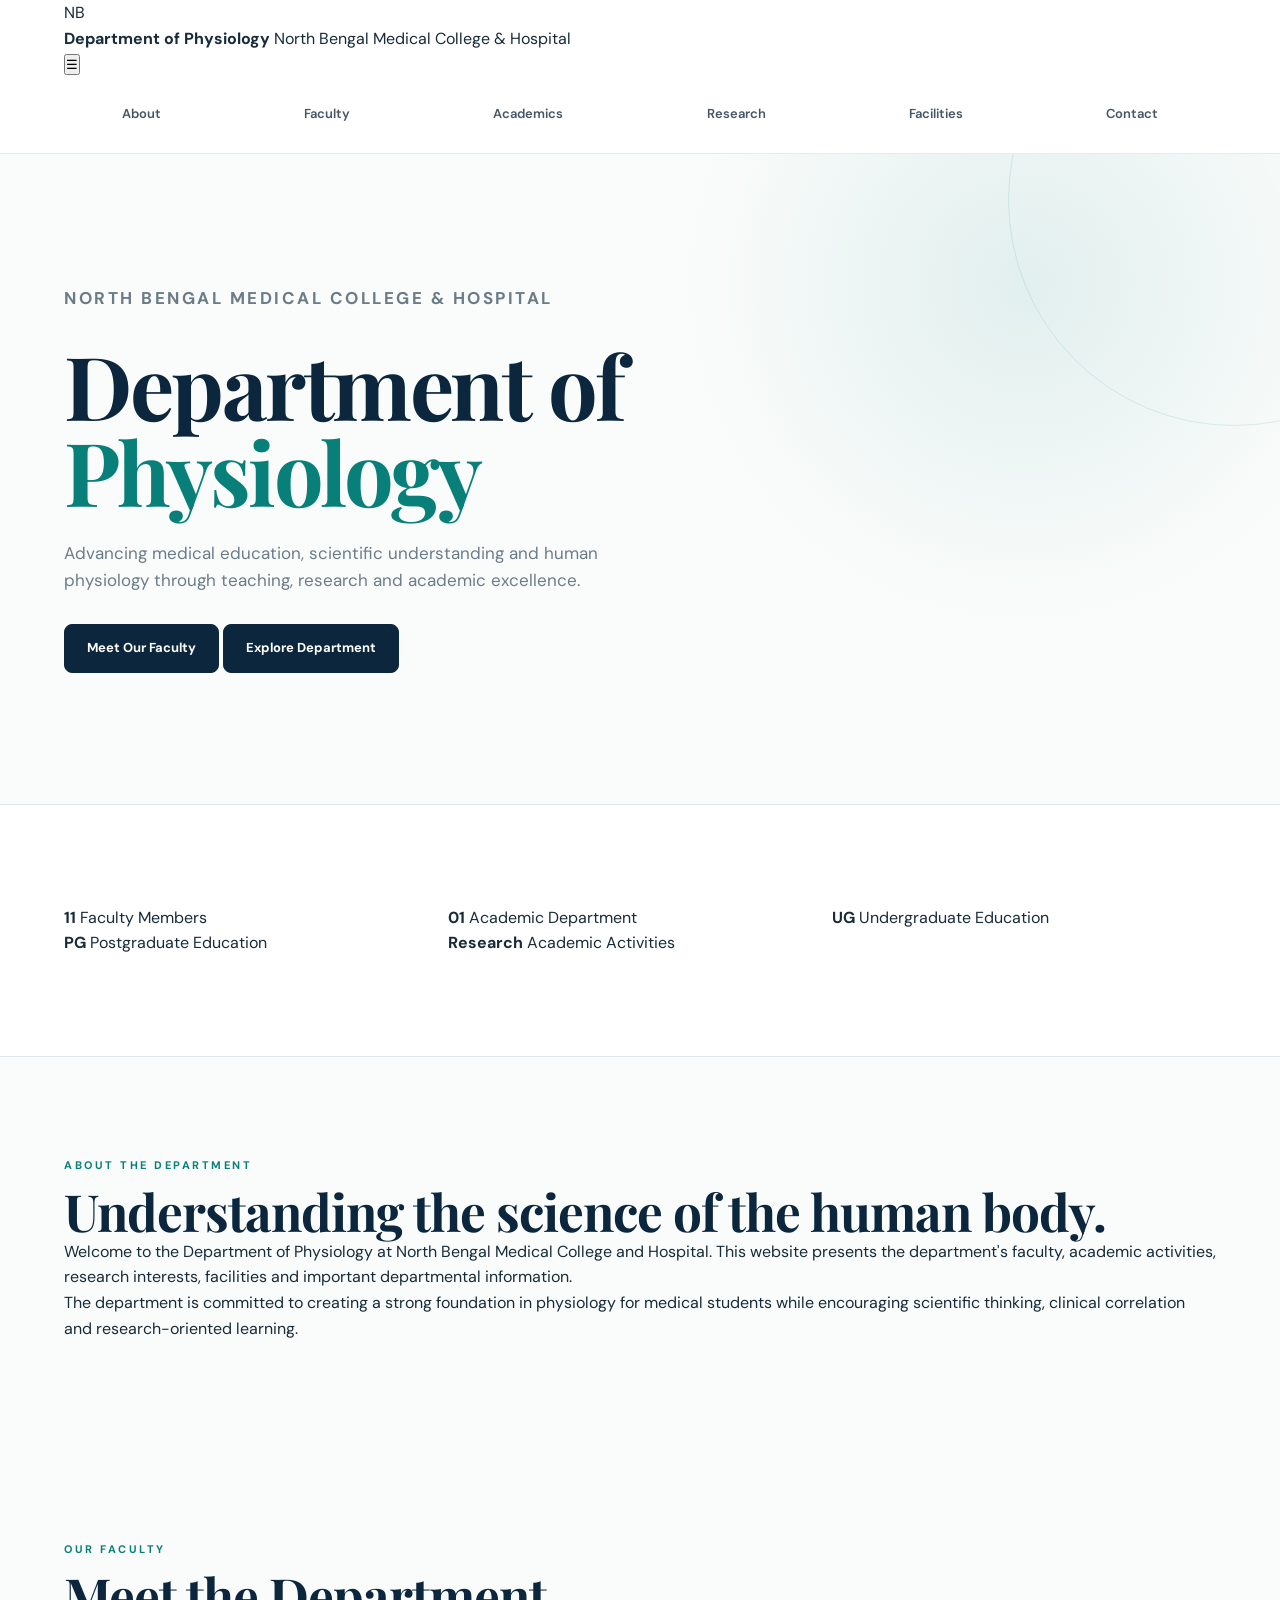
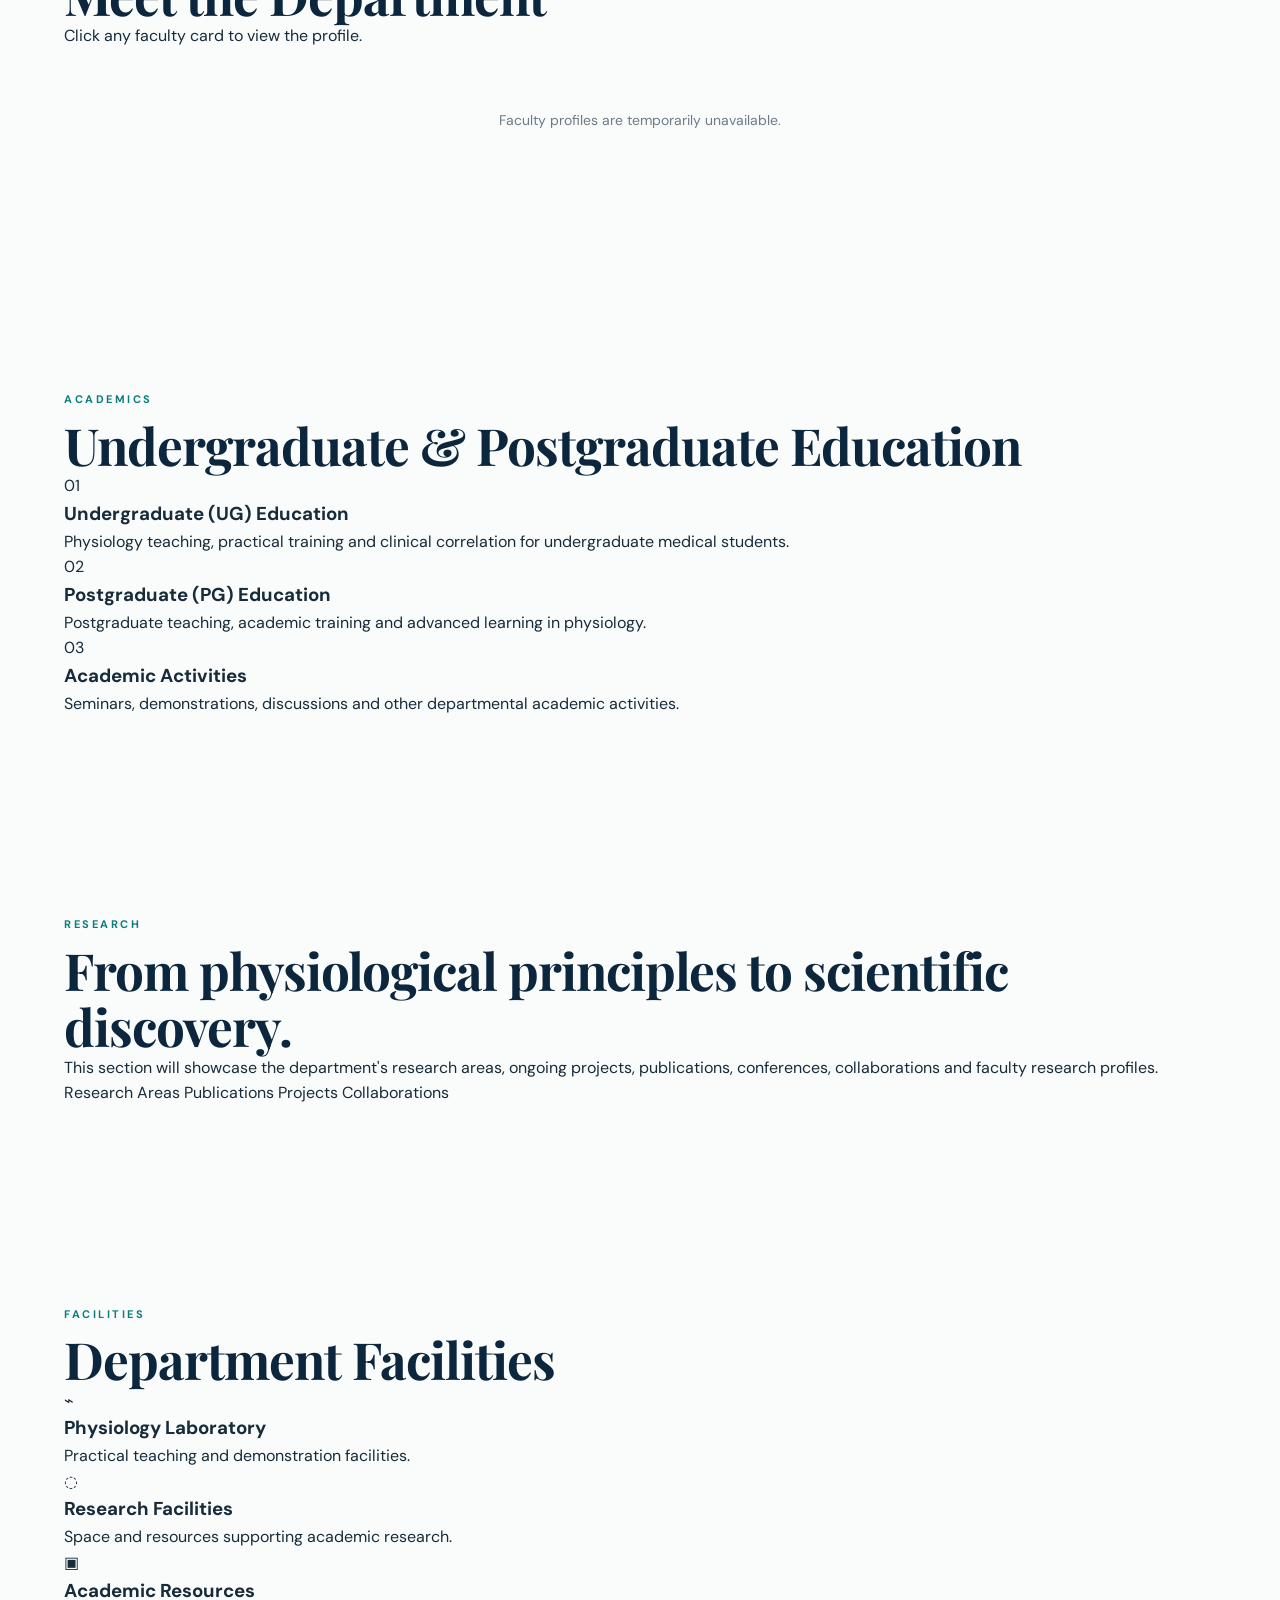
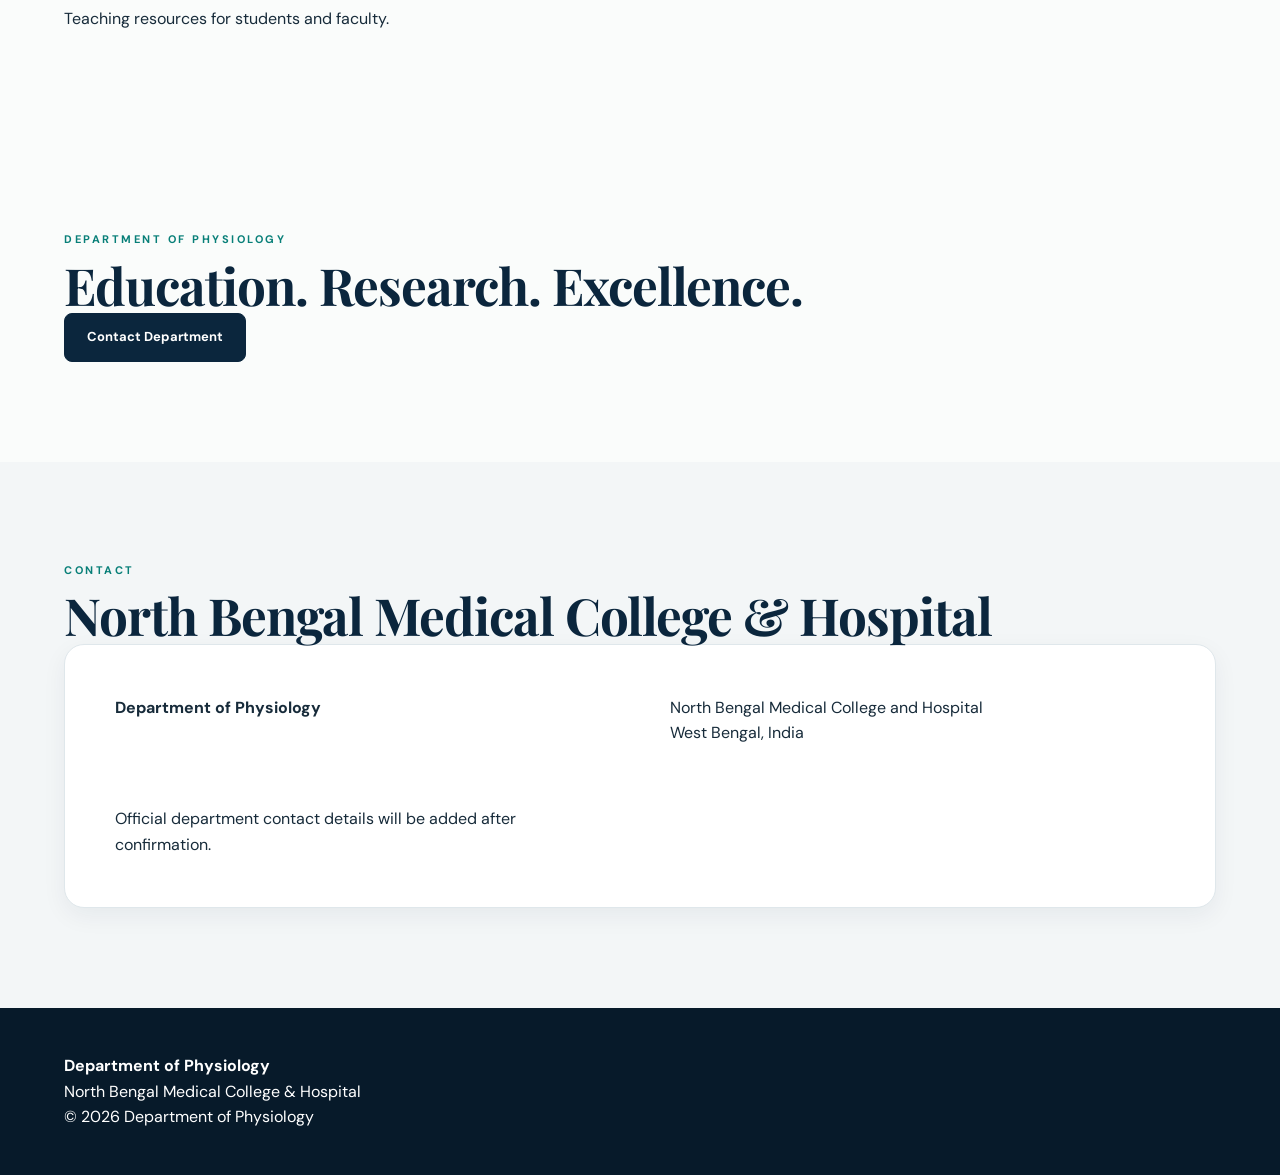
==== commit 478e35ed: "Update index.html" ====
--- a/index.html
+++ b/index.html
@@ -1,31 +1,594 @@
 <!DOCTYPE html>
 <html lang="en">
+
 <head>
-<meta charset="UTF-8"><meta name="viewport" content="width=device-width,initial-scale=1.0">
-<meta name="description" content="Department of Physiology, North Bengal Medical College and Hospital.">
-<title>Department of Physiology | North Bengal Medical College & Hospital</title>
-<link rel="preconnect" href="https://fonts.googleapis.com"><link rel="preconnect" href="https://fonts.gstatic.com" crossorigin>
-<link href="https://fonts.googleapis.com/css2?family=Inter:wght@400;500;600;700&family=Playfair+Display:wght@600;700&display=swap" rel="stylesheet">
-<link rel="stylesheet" href="styles.css">
+  <meta charset="UTF-8">
+  <meta name="viewport" content="width=device-width, initial-scale=1.0">
+
+  <meta
+    name="description"
+    content="Department of Physiology, North Bengal Medical College and Hospital."
+  >
+
+  <title>Department of Physiology | North Bengal Medical College & Hospital</title>
+
+  <!-- Google Fonts -->
+  <link rel="preconnect" href="https://fonts.googleapis.com">
+  <link rel="preconnect" href="https://fonts.gstatic.com" crossorigin>
+
+  <link
+    href="https://fonts.googleapis.com/css2?family=DM+Sans:wght@400;500;600;700&family=Playfair+Display:wght@500;600;700&display=swap"
+    rel="stylesheet"
+  >
+
+  <!-- Main CSS -->
+  <link rel="stylesheet" href="styles.css">
 </head>
+
 <body>
-<header class="site-header"><div class="container nav-wrap">
-<a class="brand" href="#home"><div class="brand-mark">NB</div><div><strong>Department of Physiology</strong><span>North Bengal Medical College & Hospital</span></div></a>
-<button class="menu-btn" aria-label="Open menu">☰</button>
-<nav class="nav"><a href="#about">About</a><a href="#faculty">Faculty</a><a href="#academics">Academics</a><a href="#research">Research</a><a href="#facilities">Facilities</a><a href="#contact">Contact</a></nav>
-</div></header>
-<main>
-<section id="home" class="hero"><div class="container hero-content"><p class="eyebrow">NORTH BENGAL MEDICAL COLLEGE & HOSPITAL</p><h1>Department of<br><span>Physiology</span></h1><p class="hero-text">Advancing medical education, scientific understanding and human physiology through teaching, research and academic excellence.</p><div class="hero-actions"><a class="btn primary" href="#faculty">Meet Our Faculty</a><a class="btn secondary" href="#about">Explore Department</a></div></div></section>
-<section class="stats"><div class="container stats-grid"><div><strong id="facultyCount">11</strong><span>Faculty Members</span></div><div><strong>01</strong><span>Academic Department</span></div><div><strong>UG</strong><span>Undergraduate Education</span></div><div><strong>PG</strong><span>Postgraduate Education</span></div><div><strong>Research</strong><span>Academic Activities</span></div></div></section>
-<section id="about" class="section"><div class="container split"><div><p class="eyebrow">ABOUT THE DEPARTMENT</p><h2>Understanding the science of the human body.</h2></div><div class="section-copy"><p>Welcome to the Department of Physiology at North Bengal Medical College and Hospital. This website presents the department's faculty, academic activities, research interests, facilities and important departmental information.</p><p>The department is committed to creating a strong foundation in physiology for medical students while encouraging scientific thinking, clinical correlation and research-oriented learning.</p></div></div></section>
-<section id="faculty" class="section soft"><div class="container"><div class="section-heading"><div><p class="eyebrow">OUR FACULTY</p><h2>Meet the Department</h2></div><p>Click any faculty card to view the profile.</p></div><div id="facultyGrid" class="faculty-grid"><div class="loading">Loading faculty profiles…</div></div></div></section>
-<section id="academics" class="section"><div class="container"><p class="eyebrow">ACADEMICS</p><h2>Undergraduate & Postgraduate Education</h2><div class="info-grid"><div class="info-card"><span>01</span><h3>Undergraduate (UG) Education</h3><p>Physiology teaching, practical training and clinical correlation for undergraduate medical students.</p></div><div class="info-card"><span>02</span><h3>Postgraduate (PG) Education</h3><p>Postgraduate teaching, academic training and advanced learning in physiology.</p></div><div class="info-card"><span>03</span><h3>Academic Activities</h3><p>Seminars, demonstrations, discussions and other departmental academic activities.</p></div></div></div></section>
-<section id="research" class="section dark"><div class="container split"><div><p class="eyebrow">RESEARCH</p><h2>From physiological principles to scientific discovery.</h2></div><div class="section-copy"><p>This section will showcase the department's research areas, ongoing projects, publications, conferences, collaborations and faculty research profiles.</p><div class="tag-row"><span>Research Areas</span><span>Publications</span><span>Projects</span><span>Collaborations</span></div></div></div></section>
-<section id="facilities" class="section"><div class="container"><p class="eyebrow">FACILITIES</p><h2>Department Facilities</h2><div class="facility-grid"><div class="facility"><div class="facility-icon">⌁</div><h3>Physiology Laboratory</h3><p>Practical teaching and demonstration facilities.</p></div><div class="facility"><div class="facility-icon">◌</div><h3>Research Facilities</h3><p>Space and resources supporting academic research.</p></div><div class="facility"><div class="facility-icon">▣</div><h3>Academic Resources</h3><p>Teaching resources for students and faculty.</p></div></div></div></section>
-<section class="cta"><div class="container"><p class="eyebrow">DEPARTMENT OF PHYSIOLOGY</p><h2>Education. Research. Excellence.</h2><a class="btn primary" href="#contact">Contact Department</a></div></section>
-<section id="contact" class="section contact"><div class="container split"><div><p class="eyebrow">CONTACT</p><h2>North Bengal Medical College & Hospital</h2></div><div class="contact-box"><p><strong>Department of Physiology</strong></p><p>North Bengal Medical College and Hospital<br>West Bengal, India</p><p class="small">Official department contact details will be added after confirmation.</p></div></div></section>
-</main>
-<footer><div class="container footer-wrap"><div><strong>Department of Physiology</strong><br><span>North Bengal Medical College & Hospital</span></div><div>© <span id="year"></span> Department of Physiology</div></div></footer>
-<div id="profileModal" class="modal" aria-hidden="true"><div class="profile-modal"><button class="modal-close" onclick="closeProfile()">×</button><div id="profileContent"></div></div></div>
-<script src="script.js"></script>
-</body></html>+
+  <!-- =========================
+       HEADER
+  ========================== -->
+  <header class="site-header">
+
+    <div class="container nav-wrap">
+
+      <!-- BRAND -->
+      <a href="#home" class="brand">
+
+        <div class="brand-mark">
+          NB
+        </div>
+
+        <div class="brand-text">
+          <strong>Department of Physiology</strong>
+          <span>North Bengal Medical College & Hospital</span>
+        </div>
+
+      </a>
+
+      <!-- DESKTOP / MOBILE MENU BUTTON -->
+      <button
+        class="menu-btn"
+        aria-label="Open navigation menu"
+        type="button"
+      >
+        ☰
+      </button>
+
+      <!-- NAVIGATION -->
+      <nav class="nav" aria-label="Main navigation">
+
+        <a href="#about">About</a>
+
+        <a href="#faculty">Faculty</a>
+
+        <a href="#academics">Academics</a>
+
+        <a href="#research">Research</a>
+
+        <a href="#facilities">Facilities</a>
+
+        <a href="#contact">Contact</a>
+
+      </nav>
+
+    </div>
+
+  </header>
+
+
+  <!-- =========================
+       MAIN CONTENT
+  ========================== -->
+
+  <main>
+
+    <!-- =========================
+         HERO
+    ========================== -->
+
+    <section id="home" class="hero">
+
+      <div class="container hero-content">
+
+        <p class="eyebrow">
+          NORTH BENGAL MEDICAL COLLEGE & HOSPITAL
+        </p>
+
+        <h1>
+          Department of
+          <br>
+          <span>Physiology</span>
+        </h1>
+
+        <p class="hero-text">
+          Advancing medical education, scientific understanding and
+          human physiology through teaching, research and academic excellence.
+        </p>
+
+        <div class="hero-actions">
+
+          <a href="#faculty" class="btn primary">
+            Meet Our Faculty
+          </a>
+
+          <a href="#about" class="btn secondary">
+            Explore Department
+          </a>
+
+        </div>
+
+      </div>
+
+    </section>
+
+
+    <!-- =========================
+         STATISTICS
+    ========================== -->
+
+    <section class="stats">
+
+      <div class="container stats-grid">
+
+        <div>
+          <strong id="facultyCount">11</strong>
+          <span>Faculty Members</span>
+        </div>
+
+        <div>
+          <strong>01</strong>
+          <span>Academic Department</span>
+        </div>
+
+        <div>
+          <strong>UG</strong>
+          <span>Undergraduate Education</span>
+        </div>
+
+        <div>
+          <strong>PG</strong>
+          <span>Postgraduate Education</span>
+        </div>
+
+        <div>
+          <strong>Research</strong>
+          <span>Academic Activities</span>
+        </div>
+
+      </div>
+
+    </section>
+
+
+    <!-- =========================
+         ABOUT
+    ========================== -->
+
+    <section id="about" class="section">
+
+      <div class="container split">
+
+        <div>
+
+          <p class="eyebrow">
+            ABOUT THE DEPARTMENT
+          </p>
+
+          <h2>
+            Understanding the science of the human body.
+          </h2>
+
+        </div>
+
+        <div class="section-copy">
+
+          <p>
+            Welcome to the Department of Physiology at North Bengal
+            Medical College and Hospital. This website presents the
+            department's faculty, academic activities, research interests,
+            facilities and important departmental information.
+          </p>
+
+          <p>
+            The department is committed to creating a strong foundation
+            in physiology for medical students while encouraging scientific
+            thinking, clinical correlation and research-oriented learning.
+          </p>
+
+        </div>
+
+      </div>
+
+    </section>
+
+
+    <!-- =========================
+         FACULTY
+    ========================== -->
+
+    <section id="faculty" class="section soft">
+
+      <div class="container">
+
+        <div class="section-heading">
+
+          <div>
+
+            <p class="eyebrow">
+              OUR FACULTY
+            </p>
+
+            <h2>
+              Meet the Department
+            </h2>
+
+          </div>
+
+          <p>
+            Click any faculty card to view the profile.
+          </p>
+
+        </div>
+
+
+        <!-- Faculty loaded dynamically from API -->
+
+        <div id="facultyGrid" class="faculty-grid">
+
+          <div class="loading">
+            Loading faculty profiles…
+          </div>
+
+        </div>
+
+      </div>
+
+    </section>
+
+
+    <!-- =========================
+         ACADEMICS
+    ========================== -->
+
+    <section id="academics" class="section">
+
+      <div class="container">
+
+        <p class="eyebrow">
+          ACADEMICS
+        </p>
+
+        <h2>
+          Undergraduate & Postgraduate Education
+        </h2>
+
+
+        <div class="info-grid">
+
+          <div class="info-card">
+
+            <span>01</span>
+
+            <h3>
+              Undergraduate (UG) Education
+            </h3>
+
+            <p>
+              Physiology teaching, practical training and clinical
+              correlation for undergraduate medical students.
+            </p>
+
+          </div>
+
+
+          <div class="info-card">
+
+            <span>02</span>
+
+            <h3>
+              Postgraduate (PG) Education
+            </h3>
+
+            <p>
+              Postgraduate teaching, academic training and advanced
+              learning in physiology.
+            </p>
+
+          </div>
+
+
+          <div class="info-card">
+
+            <span>03</span>
+
+            <h3>
+              Academic Activities
+            </h3>
+
+            <p>
+              Seminars, demonstrations, discussions and other
+              departmental academic activities.
+            </p>
+
+          </div>
+
+        </div>
+
+      </div>
+
+    </section>
+
+
+    <!-- =========================
+         RESEARCH
+    ========================== -->
+
+    <section id="research" class="section dark">
+
+      <div class="container split">
+
+        <div>
+
+          <p class="eyebrow">
+            RESEARCH
+          </p>
+
+          <h2>
+            From physiological principles to scientific discovery.
+          </h2>
+
+        </div>
+
+
+        <div class="section-copy">
+
+          <p>
+            This section will showcase the department's research areas,
+            ongoing projects, publications, conferences, collaborations
+            and faculty research profiles.
+          </p>
+
+
+          <div class="tag-row">
+
+            <span>Research Areas</span>
+
+            <span>Publications</span>
+
+            <span>Projects</span>
+
+            <span>Collaborations</span>
+
+          </div>
+
+        </div>
+
+      </div>
+
+    </section>
+
+
+    <!-- =========================
+         FACILITIES
+    ========================== -->
+
+    <section id="facilities" class="section">
+
+      <div class="container">
+
+        <p class="eyebrow">
+          FACILITIES
+        </p>
+
+        <h2>
+          Department Facilities
+        </h2>
+
+
+        <div class="facility-grid">
+
+
+          <div class="facility">
+
+            <div class="facility-icon">
+              ⌁
+            </div>
+
+            <h3>
+              Physiology Laboratory
+            </h3>
+
+            <p>
+              Practical teaching and demonstration facilities.
+            </p>
+
+          </div>
+
+
+          <div class="facility">
+
+            <div class="facility-icon">
+              ◌
+            </div>
+
+            <h3>
+              Research Facilities
+            </h3>
+
+            <p>
+              Space and resources supporting academic research.
+            </p>
+
+          </div>
+
+
+          <div class="facility">
+
+            <div class="facility-icon">
+              ▣
+            </div>
+
+            <h3>
+              Academic Resources
+            </h3>
+
+            <p>
+              Teaching resources for students and faculty.
+            </p>
+
+          </div>
+
+
+        </div>
+
+      </div>
+
+    </section>
+
+
+    <!-- =========================
+         CALL TO ACTION
+    ========================== -->
+
+    <section class="cta">
+
+      <div class="container">
+
+        <p class="eyebrow">
+          DEPARTMENT OF PHYSIOLOGY
+        </p>
+
+        <h2>
+          Education. Research. Excellence.
+        </h2>
+
+        <a href="#contact" class="btn primary">
+          Contact Department
+        </a>
+
+      </div>
+
+    </section>
+
+
+    <!-- =========================
+         CONTACT
+    ========================== -->
+
+    <section id="contact" class="section contact">
+
+      <div class="container split">
+
+        <div>
+
+          <p class="eyebrow">
+            CONTACT
+          </p>
+
+          <h2>
+            North Bengal Medical College & Hospital
+          </h2>
+
+        </div>
+
+
+        <div class="contact-box">
+
+          <p>
+            <strong>
+              Department of Physiology
+            </strong>
+          </p>
+
+          <p>
+            North Bengal Medical College and Hospital
+            <br>
+            West Bengal, India
+          </p>
+
+          <p class="small">
+            Official department contact details will be added
+            after confirmation.
+          </p>
+
+        </div>
+
+      </div>
+
+    </section>
+
+  </main>
+
+
+  <!-- =========================
+       FOOTER
+  ========================== -->
+
+  <footer>
+
+    <div class="container footer-wrap">
+
+      <div>
+
+        <strong>
+          Department of Physiology
+        </strong>
+
+        <br>
+
+        <span>
+          North Bengal Medical College & Hospital
+        </span>
+
+      </div>
+
+
+      <div>
+
+        © <span id="year"></span>
+        Department of Physiology
+
+      </div>
+
+    </div>
+
+  </footer>
+
+
+  <!-- =========================
+       FACULTY PROFILE MODAL
+  ========================== -->
+
+  <div
+    id="profileModal"
+    class="modal"
+    aria-hidden="true"
+  >
+
+    <div class="profile-modal">
+
+      <button
+        class="modal-close"
+        onclick="closeProfile()"
+        aria-label="Close profile"
+        type="button"
+      >
+        ×
+      </button>
+
+      <div id="profileContent"></div>
+
+    </div>
+
+  </div>
+
+
+  <!-- Main JavaScript -->
+  <script src="script.js"></script>
+
+</body>
+
+</html>
--- a/styles.css
+++ b/styles.css
@@ -1 +1,1270 @@
-*{box-sizing:border-box}html{scroll-behavior:smooth}body{margin:0;font-family:Inter,Arial,sans-serif;color:#102238;background:#fff;line-height:1.6}.container{width:min(1120px,92%);margin:auto}.site-header{position:sticky;top:0;z-index:20;background:rgba(255,255,255,.94);backdrop-filter:blur(14px);border-bottom:1px solid #e8edf2}.nav-wrap{height:78px;display:flex;align-items:center;justify-content:space-between}.brand{display:flex;align-items:center;gap:12px;color:#102238;text-decoration:none}.brand-mark{width:42px;height:42px;border-radius:12px;background:#123b63;color:white;display:grid;place-items:center;font-weight:700}.brand strong{display:block;font-size:14px}.brand span{display:block;color:#68788a;font-size:11px;margin-top:1px}.nav{display:flex;gap:25px}.nav a{color:#31445a;text-decoration:none;font-size:13px;font-weight:600}.nav a:hover{color:#087f78}.menu-btn{display:none;border:0;background:none;font-size:25px}.hero{min-height:650px;position:relative;display:flex;align-items:center;background:linear-gradient(120deg,#0b2945,#164b65 55%,#087f78);overflow:hidden}.hero:after{content:"";position:absolute;width:600px;height:600px;border:1px solid rgba(255,255,255,.12);border-radius:50%;right:-150px;top:-180px;box-shadow:0 0 0 80px rgba(255,255,255,.025),0 0 0 160px rgba(255,255,255,.018)}.hero-content{position:relative;z-index:2;color:white;max-width:780px}.eyebrow{letter-spacing:.16em;font-size:11px;font-weight:700;color:#4aaea4;margin:0 0 14px}.hero .eyebrow{color:#a9e6df}.hero h1{font-family:"Playfair Display",serif;font-size:clamp(48px,7vw,86px);line-height:1.02;margin:0 0 22px}.hero h1 span{color:#8be1d7}.hero-text{font-size:17px;max-width:650px;color:#d9e7ed}.hero-actions{display:flex;gap:12px;margin-top:30px}.btn{display:inline-block;padding:13px 20px;border-radius:8px;text-decoration:none;font-size:13px;font-weight:700}.btn.primary{background:#d5f1ed;color:#0d3b49}.btn.secondary{border:1px solid rgba(255,255,255,.35);color:#fff}.stats{background:#f5f8fa;border-bottom:1px solid #e4ebef}.stats-grid{display:grid;grid-template-columns:repeat(5,1fr)}.stats-grid div{padding:27px 14px;text-align:center;border-right:1px solid #e2e9ed}.stats-grid div:last-child{border:0}.stats strong{display:block;font-family:"Playfair Display",serif;font-size:28px;color:#123b63}.stats span{font-size:11px;color:#6c7b8b;text-transform:uppercase;letter-spacing:.08em}.section{padding:95px 0}.section.soft{background:#f6f8f9}.split{display:grid;grid-template-columns:1fr 1.15fr;gap:80px}.section h2{font-family:"Playfair Display",serif;font-size:42px;line-height:1.12;margin:0;color:#102238}.section-copy{color:#5d6d7c;font-size:15px}.section-copy p{margin-top:0;margin-bottom:20px}.section-heading{display:flex;justify-content:space-between;align-items:end;gap:40px;margin-bottom:35px}.section-heading>p{max-width:400px;color:#718090;font-size:13px}.faculty-grid{display:grid;grid-template-columns:repeat(3,1fr);gap:16px}.faculty-card{background:#fff;border:1px solid #e4e9ed;border-radius:12px;padding:23px;min-height:190px;transition:.2s;cursor:pointer}.faculty-card:hover{transform:translateY(-3px);box-shadow:0 12px 35px rgba(22,48,70,.08)}.faculty-card.featured{grid-column:span 3;display:flex;gap:24px;align-items:center;background:#123b63;color:white;border:0;min-height:210px}.faculty-card.featured .role{color:#8be1d7}.faculty-card.featured h3{font-size:25px}.avatar{width:92px;height:92px;border-radius:50%;background:#e0f2ef;color:#126d67;display:grid;place-items:center;font-weight:700;font-size:17px;flex:none;overflow:hidden}.avatar img{width:100%;height:100%;object-fit:cover}.faculty-card.featured .avatar{background:#d5f1ed}.role{font-size:10px;letter-spacing:.14em;font-weight:800;color:#087f78}.faculty-card h3{font-family:"Playfair Display",serif;font-size:20px;margin:6px 0 3px}.faculty-card p{margin:0;color:#758392;font-size:13px}.faculty-card.featured p{color:#c9dbe5}.faculty-card .hint{font-size:11px;color:#8a99a6;margin-top:12px}.faculty-card.featured .hint{color:#b7cbd6}.info-grid,.facility-grid{display:grid;grid-template-columns:repeat(3,1fr);gap:18px;margin-top:35px}.info-card,.facility{border:1px solid #e2e8ed;border-radius:12px;padding:28px;background:#fff}.info-card span{font-size:11px;color:#087f78;font-weight:800}.info-card h3,.facility h3{margin:20px 0 8px;font-size:18px}.info-card p,.facility p{font-size:13px;color:#718090}.dark{background:#102c44;color:#fff}.dark h2{color:#fff}.dark .section-copy{color:#c5d4de}.tag-row{display:flex;gap:8px;flex-wrap:wrap;margin-top:30px}.tag-row span{border:1px solid rgba(255,255,255,.2);padding:8px 12px;border-radius:20px;font-size:11px}.facility-icon{font-size:26px;color:#087f78}.cta{padding:80px 0;background:#e8f5f2;text-align:center}.cta h2{font-family:"Playfair Display",serif;font-size:44px;margin:0 0 28px;color:#123b63}.contact{background:#f8fafb}.contact-box{background:#fff;border:1px solid #e2e8ed;border-radius:12px;padding:28px;color:#536475}.contact-box .small{font-size:12px;color:#8895a1}footer{background:#0b2237;color:#d8e3e9;padding:28px 0}.footer-wrap{display:flex;justify-content:space-between;gap:30px;font-size:12px}.footer-wrap span{color:#91a4b2}.loading{grid-column:1/-1;padding:40px;text-align:center;color:#718090}.modal{display:none;position:fixed;inset:0;background:rgba(4,20,32,.72);z-index:100;align-items:center;justify-content:center;padding:20px}.modal.show{display:flex}.profile-modal{background:#fff;border-radius:18px;width:min(760px,100%);max-height:90vh;overflow:auto;padding:38px;position:relative}.modal-close{position:absolute;right:18px;top:12px;border:0;background:none;font-size:30px;cursor:pointer;color:#617080}.profile-head{display:flex;gap:25px;align-items:center;border-bottom:1px solid #e7edf1;padding-bottom:25px;margin-bottom:25px}.profile-photo{width:130px;height:130px;border-radius:18px;object-fit:cover;background:#e0f2ef}.profile-placeholder{width:130px;height:130px;border-radius:18px;background:#e0f2ef;color:#126d67;display:grid;place-items:center;font-size:28px;font-weight:700}.profile-modal h2{font-family:"Playfair Display",serif;font-size:34px;margin:4px 0}.profile-label{font-size:10px;letter-spacing:.14em;font-weight:800;color:#087f78}.profile-section{margin-top:22px}.profile-section h4{margin:0 0 7px;font-size:12px;text-transform:uppercase;letter-spacing:.08em;color:#68788a}.profile-section p{margin:0;color:#536475;white-space:pre-wrap}.edit-profile-btn{margin-top:28px;border:0;background:#123b63;color:#fff;padding:12px 18px;border-radius:8px;font-weight:700;cursor:pointer}@media(max-width:800px){.nav{display:none;position:absolute;top:78px;left:0;right:0;background:#fff;padding:18px 4%;border-bottom:1px solid #e8edf2;flex-direction:column}.nav.open{display:flex}.menu-btn{display:block}.stats-grid{grid-template-columns:repeat(2,1fr)}.stats-grid div:nth-child(5){grid-column:span 2}.split{grid-template-columns:1fr;gap:25px}.faculty-grid{grid-template-columns:1fr}.faculty-card.featured{grid-column:auto}.info-grid,.facility-grid{grid-template-columns:1fr}.section-heading{display:block}.section-heading>p{margin-top:15px}.hero{min-height:600px}.footer-wrap{display:block}.footer-wrap>div:last-child{margin-top:15px}.profile-head{align-items:flex-start}.profile-modal h2{font-size:27px}}+/* =========================================================
+   NORTH BENGAL MEDICAL COLLEGE
+   DEPARTMENT OF PHYSIOLOGY
+   Premium Medical-Academic Theme
+   ========================================================= */
+
+@import url('https://fonts.googleapis.com/css2?family=DM+Sans:wght@400;500;600;700&family=Playfair+Display:wght@500;600;700&display=swap');
+
+:root {
+  --navy: #0b263d;
+  --navy-dark: #071a2a;
+  --teal: #087f78;
+  --teal-light: #e8f5f3;
+
+  --white: #ffffff;
+  --ivory: #fafcfb;
+  --soft: #f3f6f7;
+
+  --text: #172b3a;
+  --muted: #6c7b88;
+
+  --border: #dfe7eb;
+
+  --shadow-sm: 0 8px 25px rgba(11, 38, 61, 0.06);
+  --shadow-md: 0 18px 45px rgba(11, 38, 61, 0.10);
+
+  --radius: 16px;
+
+  --max-width: 1180px;
+}
+
+
+/* =========================================================
+   RESET
+   ========================================================= */
+
+* {
+  box-sizing: border-box;
+  margin: 0;
+  padding: 0;
+}
+
+html {
+  scroll-behavior: smooth;
+}
+
+body {
+  font-family: "DM Sans", sans-serif;
+  background: var(--ivory);
+  color: var(--text);
+  line-height: 1.6;
+  overflow-x: hidden;
+}
+
+img {
+  max-width: 100%;
+  display: block;
+}
+
+a {
+  color: inherit;
+  text-decoration: none;
+}
+
+button,
+input,
+textarea {
+  font-family: inherit;
+}
+
+
+/* =========================================================
+   GLOBAL CONTAINER
+   ========================================================= */
+
+.container {
+  width: min(var(--max-width), 90%);
+  margin: 0 auto;
+}
+
+
+/* =========================================================
+   HEADER / NAVIGATION
+   ========================================================= */
+
+header {
+  position: sticky;
+  top: 0;
+  z-index: 1000;
+
+  background: rgba(255, 255, 255, 0.94);
+  backdrop-filter: blur(14px);
+
+  border-bottom: 1px solid rgba(223, 231, 235, 0.8);
+}
+
+.navbar,
+nav {
+  width: min(var(--max-width), 90%);
+  margin: auto;
+
+  min-height: 76px;
+
+  display: flex;
+  align-items: center;
+  justify-content: space-between;
+  gap: 25px;
+}
+
+.logo,
+.logo-text {
+  font-weight: 700;
+  color: var(--navy);
+  letter-spacing: -0.3px;
+}
+
+.logo small,
+.logo-text small {
+  display: block;
+  font-size: 10px;
+  letter-spacing: 2px;
+  color: var(--teal);
+  text-transform: uppercase;
+}
+
+nav ul,
+.nav-links {
+  display: flex;
+  align-items: center;
+  gap: 28px;
+  list-style: none;
+}
+
+nav a,
+.nav-links a {
+  position: relative;
+
+  font-size: 13px;
+  font-weight: 600;
+
+  color: #445665;
+
+  transition:
+    color 0.25s ease;
+}
+
+nav a::after,
+.nav-links a::after {
+  content: "";
+
+  position: absolute;
+  left: 0;
+  bottom: -8px;
+
+  width: 0;
+  height: 2px;
+
+  background: var(--teal);
+
+  transition: width 0.25s ease;
+}
+
+nav a:hover,
+.nav-links a:hover {
+  color: var(--teal);
+}
+
+nav a:hover::after,
+.nav-links a:hover::after {
+  width: 100%;
+}
+
+
+/* =========================================================
+   HERO
+   ========================================================= */
+
+.hero {
+  position: relative;
+
+  min-height: 650px;
+
+  display: flex;
+  align-items: center;
+
+  background:
+    radial-gradient(
+      circle at 80% 20%,
+      rgba(8, 127, 120, 0.10),
+      transparent 30%
+    ),
+    var(--ivory);
+
+  overflow: hidden;
+}
+
+.hero::before {
+  content: "";
+
+  position: absolute;
+
+  width: 450px;
+  height: 450px;
+
+  right: -180px;
+  top: -180px;
+
+  border: 1px solid rgba(8, 127, 120, 0.12);
+
+  border-radius: 50%;
+}
+
+.hero-content {
+  position: relative;
+  z-index: 2;
+
+  width: min(var(--max-width), 90%);
+  margin: auto;
+}
+
+.hero h1 {
+  max-width: 760px;
+
+  font-family: "Playfair Display", serif;
+
+  font-size: clamp(48px, 7vw, 88px);
+
+  line-height: 0.98;
+
+  letter-spacing: -2.5px;
+
+  color: var(--navy);
+
+  margin: 15px 0 25px;
+}
+
+.hero h1 span {
+  color: var(--teal);
+}
+
+.hero p {
+  max-width: 600px;
+
+  color: var(--muted);
+
+  font-size: 17px;
+
+  margin-bottom: 30px;
+}
+
+.hero-eyebrow,
+.eyebrow {
+  color: var(--teal);
+
+  font-size: 11px;
+
+  font-weight: 700;
+
+  letter-spacing: 2.5px;
+
+  text-transform: uppercase;
+}
+
+
+/* =========================================================
+   BUTTONS
+   ========================================================= */
+
+.btn,
+.button,
+.btn-primary {
+  display: inline-flex;
+  align-items: center;
+  justify-content: center;
+
+  padding: 13px 22px;
+
+  border-radius: 8px;
+
+  background: var(--navy);
+
+  color: white;
+
+  border: 1px solid var(--navy);
+
+  font-size: 13px;
+
+  font-weight: 700;
+
+  cursor: pointer;
+
+  transition:
+    transform 0.25s ease,
+    background 0.25s ease,
+    box-shadow 0.25s ease;
+}
+
+.btn:hover,
+.button:hover,
+.btn-primary:hover {
+  transform: translateY(-2px);
+
+  background: var(--teal);
+
+  border-color: var(--teal);
+
+  box-shadow: var(--shadow-sm);
+}
+
+.btn-secondary {
+  background: transparent;
+
+  color: var(--navy);
+
+  border: 1px solid var(--border);
+}
+
+.btn-secondary:hover {
+  background: var(--soft);
+}
+
+
+/* =========================================================
+   SECTION
+   ========================================================= */
+
+section {
+  padding: 100px 0;
+}
+
+.section-header {
+  margin-bottom: 45px;
+}
+
+.section-header h2,
+section h2 {
+  font-family: "Playfair Display", serif;
+
+  color: var(--navy);
+
+  font-size: clamp(32px, 4vw, 52px);
+
+  line-height: 1.1;
+
+  letter-spacing: -1px;
+
+  margin-top: 8px;
+}
+
+.section-header p {
+  max-width: 620px;
+
+  color: var(--muted);
+
+  margin-top: 15px;
+}
+
+
+/* =========================================================
+   ABOUT
+   ========================================================= */
+
+.about {
+  background: white;
+}
+
+.about-grid {
+  display: grid;
+
+  grid-template-columns: 1fr 1fr;
+
+  gap: 70px;
+
+  align-items: center;
+}
+
+.about-image {
+  min-height: 420px;
+
+  border-radius: var(--radius);
+
+  overflow: hidden;
+
+  background: var(--soft);
+
+  box-shadow: var(--shadow-md);
+}
+
+.about-image img {
+  width: 100%;
+  height: 100%;
+
+  object-fit: cover;
+
+  transition: transform 0.6s ease;
+}
+
+.about-image:hover img {
+  transform: scale(1.03);
+}
+
+.about-content p {
+  color: var(--muted);
+
+  margin: 20px 0;
+
+  font-size: 15px;
+}
+
+
+/* =========================================================
+   FACULTY
+   ========================================================= */
+
+.faculty-section {
+  background: var(--soft);
+}
+
+.faculty-grid {
+  display: grid;
+
+  grid-template-columns:
+    repeat(3, minmax(0, 1fr));
+
+  gap: 24px;
+}
+
+.faculty-card {
+  position: relative;
+
+  background: white;
+
+  border: 1px solid var(--border);
+
+  border-radius: var(--radius);
+
+  overflow: hidden;
+
+  cursor: pointer;
+
+  box-shadow: var(--shadow-sm);
+
+  transition:
+    transform 0.3s ease,
+    box-shadow 0.3s ease,
+    border-color 0.3s ease;
+}
+
+.faculty-card:hover {
+  transform: translateY(-6px);
+
+  box-shadow: var(--shadow-md);
+
+  border-color: rgba(8, 127, 120, 0.35);
+}
+
+.faculty-card img {
+  width: 100%;
+
+  height: 290px;
+
+  object-fit: cover;
+
+  background: #e9f0f2;
+
+  transition: transform 0.5s ease;
+}
+
+.faculty-card:hover img {
+  transform: scale(1.025);
+}
+
+.faculty-card-content {
+  padding: 22px;
+}
+
+.faculty-card h3 {
+  font-family: "Playfair Display", serif;
+
+  color: var(--navy);
+
+  font-size: 21px;
+
+  line-height: 1.25;
+}
+
+.faculty-card p {
+  margin-top: 7px;
+
+  color: var(--teal);
+
+  font-size: 12px;
+
+  font-weight: 700;
+
+  text-transform: uppercase;
+
+  letter-spacing: 0.8px;
+}
+
+
+/* =========================================================
+   FACULTY INITIAL AVATAR
+   ========================================================= */
+
+.avatar,
+.initials {
+  display: grid;
+
+  place-items: center;
+
+  background:
+    linear-gradient(
+      135deg,
+      var(--teal-light),
+      #d9ece9
+    );
+
+  color: var(--teal);
+
+  font-size: 30px;
+
+  font-weight: 700;
+}
+
+
+/* =========================================================
+   LOADING
+   ========================================================= */
+
+.loading {
+  grid-column: 1 / -1;
+
+  padding: 60px;
+
+  text-align: center;
+
+  color: var(--muted);
+
+  font-size: 14px;
+}
+
+
+/* =========================================================
+   HOD / FEATURE PROFILE
+   ========================================================= */
+
+.hod-section {
+  background: white;
+}
+
+.hod-card {
+  display: grid;
+
+  grid-template-columns: 340px 1fr;
+
+  gap: 60px;
+
+  align-items: center;
+
+  padding: 45px;
+
+  background: var(--soft);
+
+  border-radius: 20px;
+}
+
+.hod-card img {
+  width: 100%;
+
+  height: 390px;
+
+  object-fit: cover;
+
+  border-radius: 14px;
+}
+
+.hod-card h2 {
+  margin-top: 10px;
+}
+
+.hod-card p {
+  color: var(--muted);
+
+  margin-top: 18px;
+}
+
+
+/* =========================================================
+   RESEARCH
+   ========================================================= */
+
+.research-grid {
+  display: grid;
+
+  grid-template-columns:
+    repeat(3, 1fr);
+
+  gap: 20px;
+}
+
+.research-card {
+  padding: 30px;
+
+  background: white;
+
+  border: 1px solid var(--border);
+
+  border-radius: var(--radius);
+
+  transition:
+    transform 0.3s ease,
+    box-shadow 0.3s ease;
+}
+
+.research-card:hover {
+  transform: translateY(-5px);
+
+  box-shadow: var(--shadow-md);
+}
+
+.research-number {
+  color: var(--teal);
+
+  font-size: 12px;
+
+  font-weight: 700;
+
+  letter-spacing: 2px;
+}
+
+.research-card h3 {
+  margin-top: 35px;
+
+  font-family: "Playfair Display", serif;
+
+  color: var(--navy);
+
+  font-size: 24px;
+}
+
+.research-card p {
+  color: var(--muted);
+
+  margin-top: 12px;
+
+  font-size: 14px;
+}
+
+
+/* =========================================================
+   ACADEMICS
+   ========================================================= */
+
+.academics {
+  background: var(--navy);
+
+  color: white;
+}
+
+.academics h2 {
+  color: white;
+}
+
+.academic-list {
+  margin-top: 35px;
+
+  border-top: 1px solid rgba(255,255,255,0.18);
+}
+
+.academic-item {
+  display: grid;
+
+  grid-template-columns: 80px 1fr auto;
+
+  align-items: center;
+
+  gap: 25px;
+
+  padding: 25px 0;
+
+  border-bottom: 1px solid rgba(255,255,255,0.18);
+}
+
+.academic-number {
+  color: #8acbc5;
+
+  font-weight: 700;
+}
+
+.academic-item h3 {
+  font-family: "Playfair Display", serif;
+
+  font-size: 24px;
+}
+
+.academic-item p {
+  color: rgba(255,255,255,0.65);
+
+  font-size: 13px;
+}
+
+.academic-arrow {
+  color: #8acbc5;
+
+  font-size: 22px;
+}
+
+
+/* =========================================================
+   STATISTICS
+   ========================================================= */
+
+.stats {
+  background: white;
+
+  border-top: 1px solid var(--border);
+
+  border-bottom: 1px solid var(--border);
+}
+
+.stats-grid {
+  display: grid;
+
+  grid-template-columns:
+    repeat(3, 1fr);
+}
+
+.stat {
+  text-align: center;
+
+  padding: 25px;
+
+  border-right: 1px solid var(--border);
+}
+
+.stat:last-child {
+  border-right: none;
+}
+
+.stat-number {
+  font-family: "Playfair Display", serif;
+
+  color: var(--navy);
+
+  font-size: 48px;
+
+  line-height: 1;
+}
+
+.stat-label {
+  margin-top: 8px;
+
+  color: var(--muted);
+
+  font-size: 11px;
+
+  font-weight: 700;
+
+  letter-spacing: 1.5px;
+
+  text-transform: uppercase;
+}
+
+
+/* =========================================================
+   EVENTS / NEWS
+   ========================================================= */
+
+.events {
+  background: var(--ivory);
+}
+
+.event-list {
+  border-top: 1px solid var(--border);
+}
+
+.event-item {
+  display: grid;
+
+  grid-template-columns: 90px 1fr auto;
+
+  align-items: center;
+
+  gap: 30px;
+
+  padding: 25px 0;
+
+  border-bottom: 1px solid var(--border);
+
+  transition: padding 0.25s ease;
+}
+
+.event-item:hover {
+  padding-left: 8px;
+}
+
+.event-date {
+  color: var(--teal);
+
+  font-size: 12px;
+
+  font-weight: 700;
+
+  text-transform: uppercase;
+}
+
+.event-item h3 {
+  color: var(--navy);
+
+  font-size: 17px;
+}
+
+.event-item p {
+  color: var(--muted);
+
+  font-size: 13px;
+
+  margin-top: 4px;
+}
+
+.event-arrow {
+  color: var(--teal);
+
+  font-size: 20px;
+}
+
+
+/* =========================================================
+   CONTACT
+   ========================================================= */
+
+.contact {
+  background: var(--soft);
+}
+
+.contact-box {
+  display: grid;
+
+  grid-template-columns: 1fr 1fr;
+
+  gap: 60px;
+
+  padding: 50px;
+
+  background: white;
+
+  border: 1px solid var(--border);
+
+  border-radius: 20px;
+
+  box-shadow: var(--shadow-sm);
+}
+
+.contact-info p {
+  color: var(--muted);
+
+  margin-top: 12px;
+}
+
+.contact-details {
+  margin-top: 25px;
+
+  display: grid;
+
+  gap: 15px;
+}
+
+.contact-details div {
+  padding-bottom: 15px;
+
+  border-bottom: 1px solid var(--border);
+}
+
+.contact-details strong {
+  display: block;
+
+  color: var(--navy);
+
+  font-size: 12px;
+
+  text-transform: uppercase;
+
+  letter-spacing: 1px;
+}
+
+.contact-details span {
+  color: var(--muted);
+
+  font-size: 14px;
+}
+
+
+/* =========================================================
+   FOOTER
+   ========================================================= */
+
+footer {
+  padding: 45px 0;
+
+  background: var(--navy-dark);
+
+  color: white;
+}
+
+.footer-inner {
+  width: min(var(--max-width), 90%);
+
+  margin: auto;
+
+  display: flex;
+
+  justify-content: space-between;
+
+  align-items: center;
+
+  gap: 30px;
+}
+
+footer h3 {
+  font-family: "Playfair Display", serif;
+
+  font-size: 22px;
+}
+
+footer p {
+  margin-top: 5px;
+
+  color: rgba(255,255,255,0.58);
+
+  font-size: 12px;
+}
+
+.footer-links {
+  display: flex;
+
+  gap: 22px;
+
+  color: rgba(255,255,255,0.7);
+
+  font-size: 12px;
+}
+
+.footer-links a:hover {
+  color: white;
+}
+
+
+/* =========================================================
+   MODAL / PROFILE
+   ========================================================= */
+
+.modal,
+.profile-modal {
+  position: fixed;
+
+  inset: 0;
+
+  z-index: 2000;
+
+  display: none;
+
+  align-items: center;
+
+  justify-content: center;
+
+  padding: 25px;
+
+  background: rgba(7, 26, 42, 0.72);
+
+  backdrop-filter: blur(8px);
+}
+
+.modal.show,
+.profile-modal.show {
+  display: flex;
+}
+
+.modal-content,
+.profile-content {
+  width: min(900px, 100%);
+
+  max-height: 90vh;
+
+  overflow-y: auto;
+
+  background: white;
+
+  border-radius: 20px;
+
+  box-shadow: 0 30px 80px rgba(0,0,0,0.25);
+
+  animation: modalIn 0.3s ease;
+}
+
+@keyframes modalIn {
+
+  from {
+    opacity: 0;
+    transform: translateY(20px) scale(0.98);
+  }
+
+  to {
+    opacity: 1;
+    transform: translateY(0) scale(1);
+  }
+}
+
+.modal-close,
+.profile-close {
+  position: absolute;
+
+  top: 20px;
+  right: 25px;
+
+  width: 38px;
+  height: 38px;
+
+  display: grid;
+
+  place-items: center;
+
+  border: none;
+
+  border-radius: 50%;
+
+  background: rgba(255,255,255,0.15);
+
+  color: white;
+
+  font-size: 22px;
+
+  cursor: pointer;
+}
+
+
+/* =========================================================
+   FORMS
+   ========================================================= */
+
+input,
+textarea,
+select {
+  width: 100%;
+
+  padding: 13px 14px;
+
+  border: 1px solid var(--border);
+
+  border-radius: 9px;
+
+  background: white;
+
+  color: var(--text);
+
+  outline: none;
+
+  transition:
+    border-color 0.2s ease,
+    box-shadow 0.2s ease;
+}
+
+input:focus,
+textarea:focus,
+select:focus {
+  border-color: var(--teal);
+
+  box-shadow:
+    0 0 0 3px
+    rgba(8, 127, 120, 0.08);
+}
+
+label {
+  display: block;
+
+  margin-bottom: 7px;
+
+  color: #536475;
+
+  font-size: 12px;
+
+  font-weight: 700;
+}
+
+
+/* =========================================================
+   SCROLL ANIMATION
+   ========================================================= */
+
+.reveal {
+  opacity: 0;
+
+  transform: translateY(20px);
+
+  transition:
+    opacity 0.7s ease,
+    transform 0.7s ease;
+}
+
+.reveal.visible {
+  opacity: 1;
+
+  transform: translateY(0);
+}
+
+
+/* =========================================================
+   SELECTION
+   ========================================================= */
+
+::selection {
+  background: var(--teal);
+
+  color: white;
+}
+
+
+/* =========================================================
+   SCROLLBAR
+   ========================================================= */
+
+::-webkit-scrollbar {
+  width: 8px;
+}
+
+::-webkit-scrollbar-track {
+  background: #edf1f2;
+}
+
+::-webkit-scrollbar-thumb {
+  background: #9ab5b4;
+
+  border-radius: 10px;
+}
+
+::-webkit-scrollbar-thumb:hover {
+  background: var(--teal);
+}
+
+
+/* =========================================================
+   MOBILE
+   ========================================================= */
+
+@media (max-width: 900px) {
+
+  .faculty-grid {
+    grid-template-columns:
+      repeat(2, 1fr);
+  }
+
+  .research-grid {
+    grid-template-columns:
+      1fr;
+  }
+
+  .about-grid,
+  .contact-box {
+    grid-template-columns:
+      1fr;
+  }
+
+  .hod-card {
+    grid-template-columns:
+      1fr;
+
+    gap: 30px;
+  }
+
+  .hod-card img {
+    max-width: 350px;
+  }
+
+  .hero {
+    min-height: 560px;
+  }
+
+  .hero h1 {
+    font-size: 56px;
+  }
+}
+
+
+/* =========================================================
+   SMALL MOBILE
+   ========================================================= */
+
+@media (max-width: 600px) {
+
+  .navbar,
+  nav {
+    min-height: 65px;
+  }
+
+  nav ul,
+  .nav-links {
+    display: none;
+  }
+
+  section {
+    padding: 70px 0;
+  }
+
+  .hero h1 {
+    font-size: 44px;
+
+    letter-spacing: -1.5px;
+  }
+
+  .hero p {
+    font-size: 15px;
+  }
+
+  .faculty-grid {
+    grid-template-columns:
+      1fr;
+  }
+
+  .faculty-card img {
+    height: 330px;
+  }
+
+  .stats-grid {
+    grid-template-columns:
+      1fr;
+  }
+
+  .stat {
+    border-right: none;
+
+    border-bottom:
+      1px solid var(--border);
+  }
+
+  .stat:last-child {
+    border-bottom: none;
+  }
+
+  .academic-item {
+    grid-template-columns:
+      45px 1fr auto;
+
+    gap: 12px;
+  }
+
+  .academic-item h3 {
+    font-size: 19px;
+  }
+
+  .event-item {
+    grid-template-columns:
+      70px 1fr auto;
+
+    gap: 12px;
+  }
+
+  .contact-box {
+    padding: 28px;
+  }
+
+  .footer-inner {
+    flex-direction: column;
+
+    align-items: flex-start;
+  }
+
+  .footer-links {
+    flex-wrap: wrap;
+  }
+}
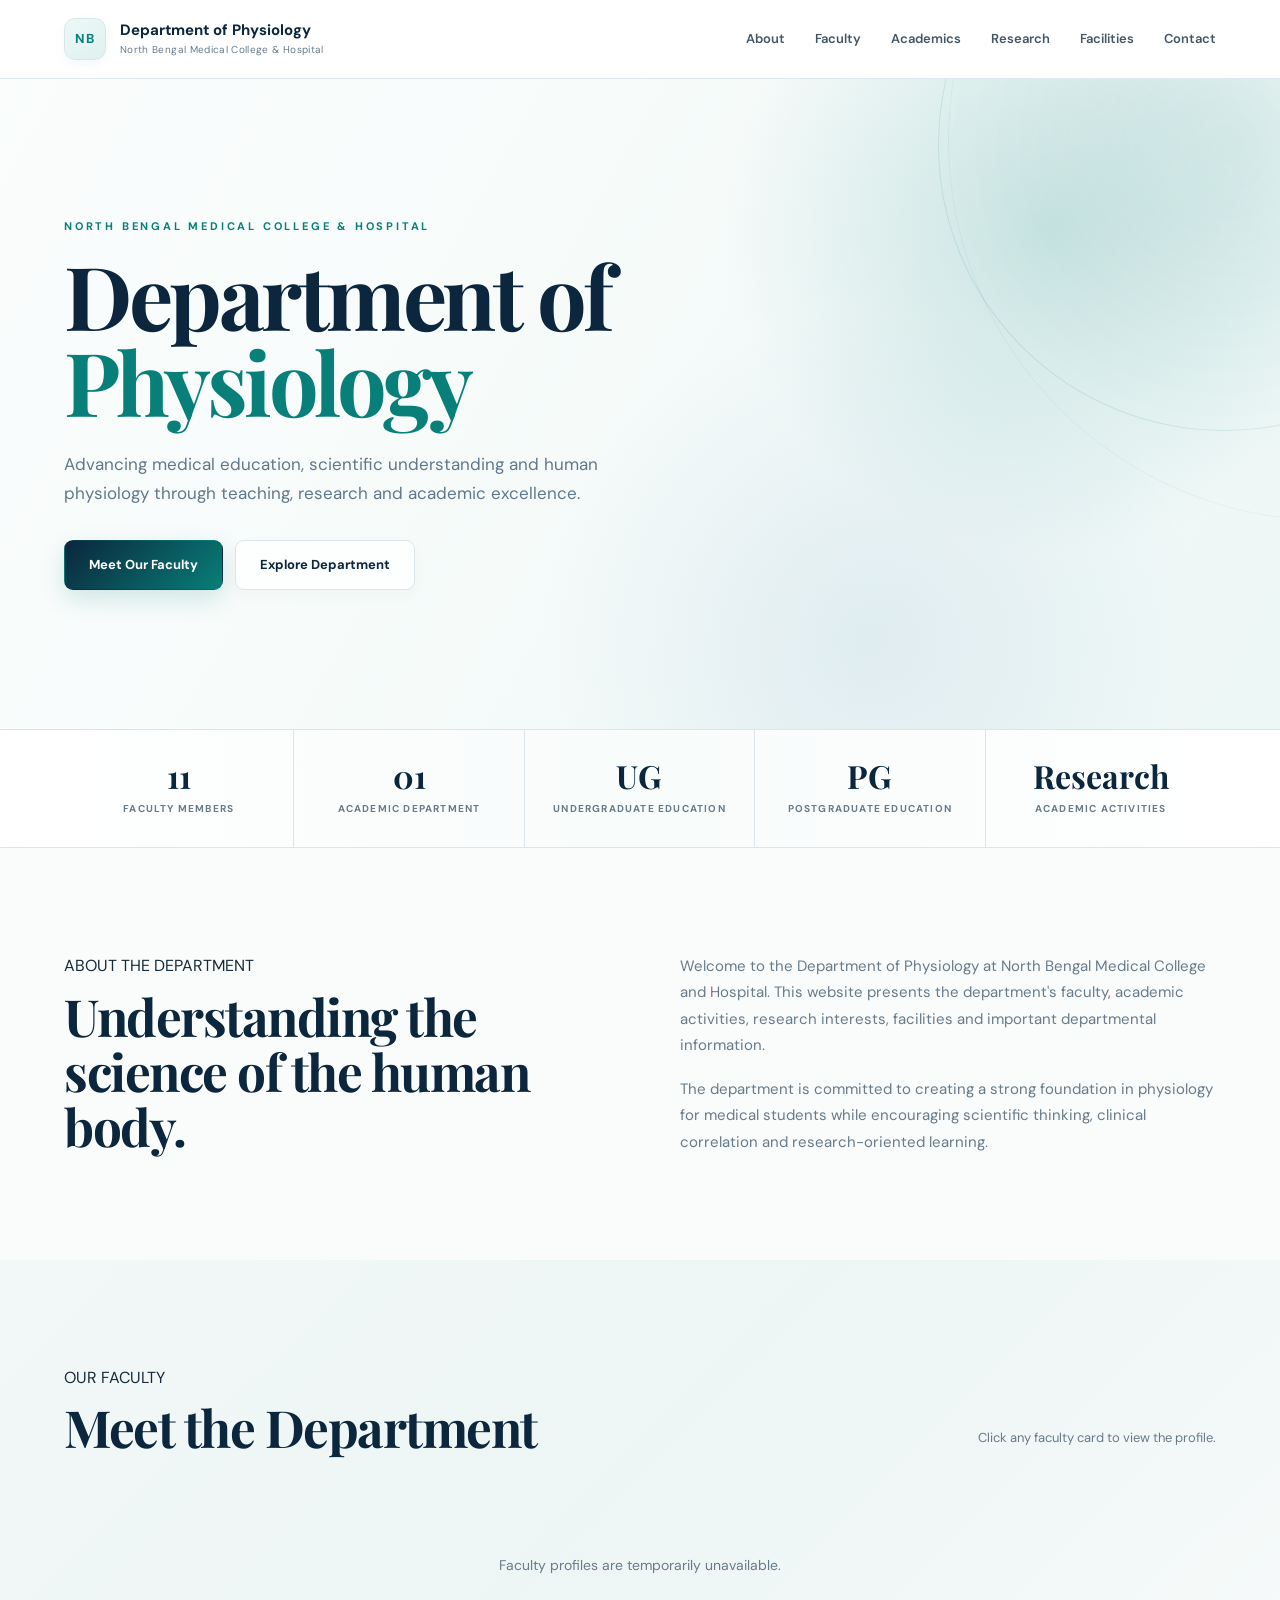
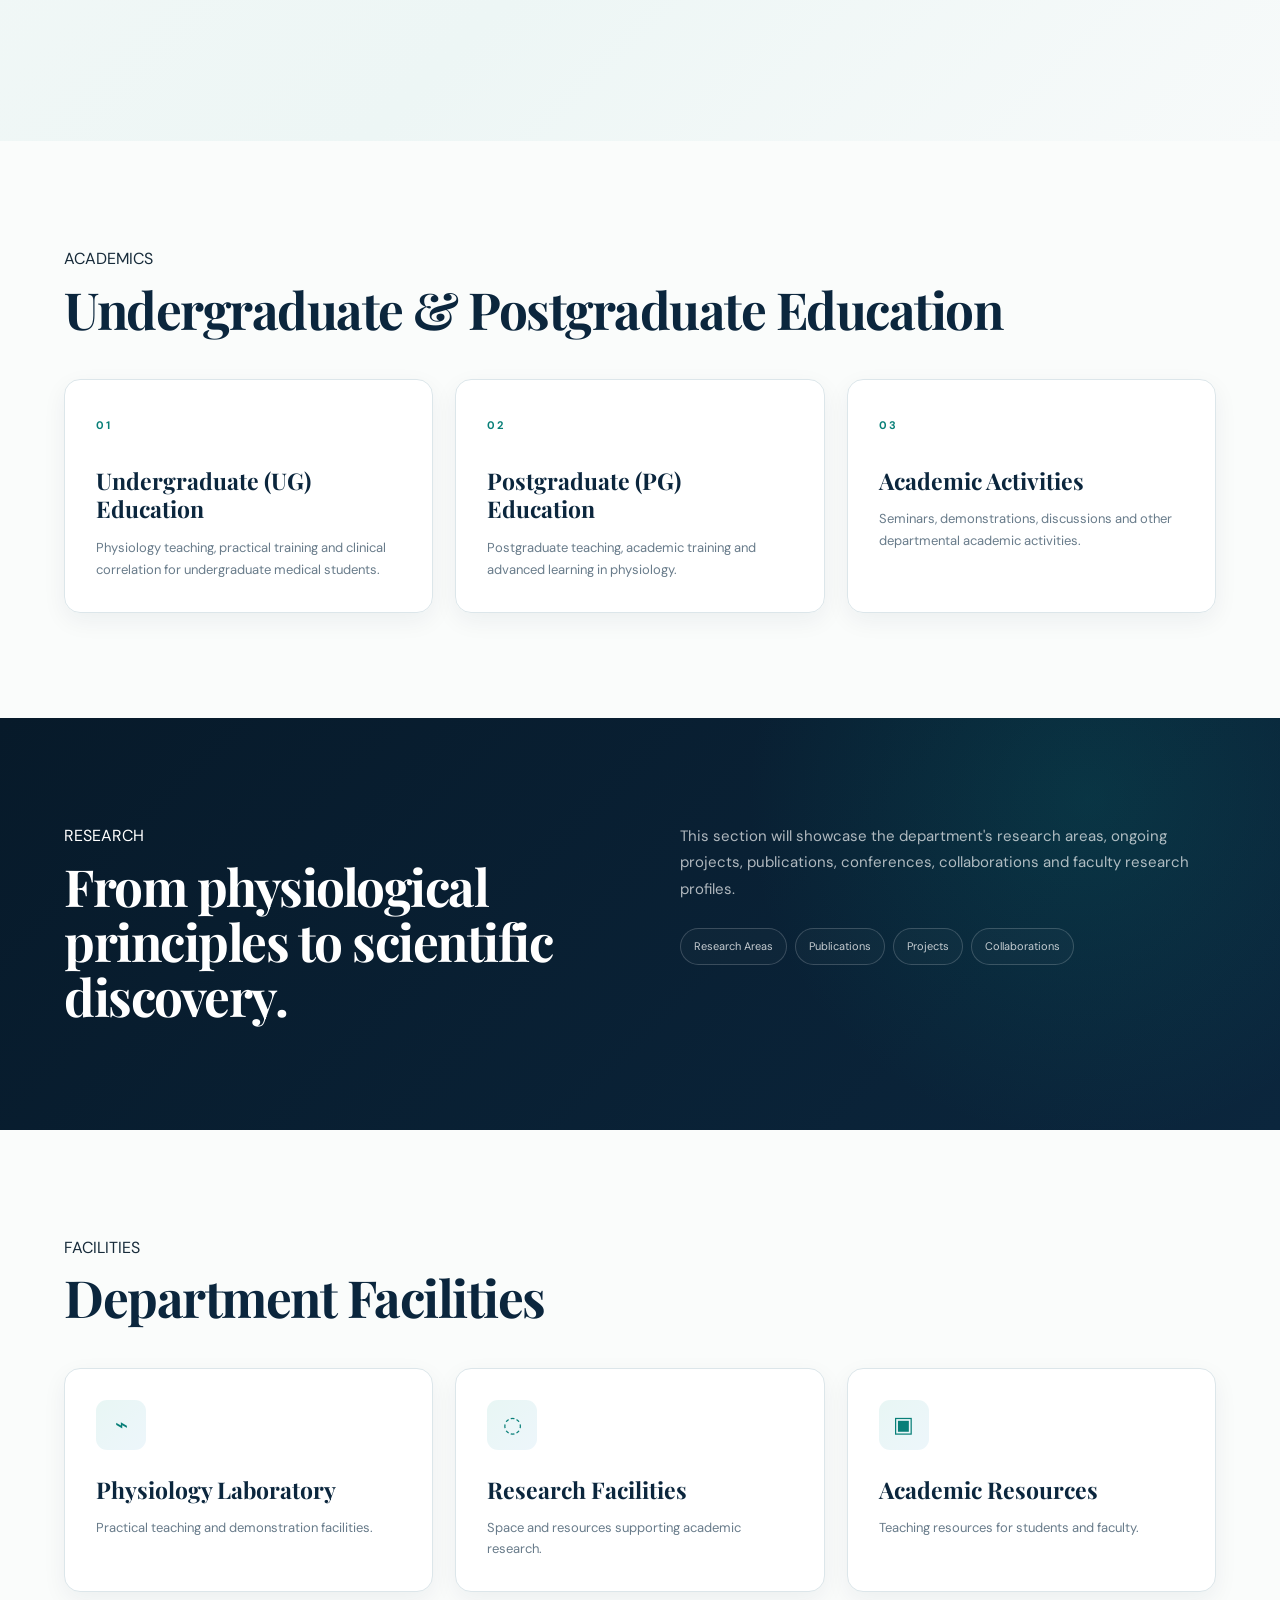
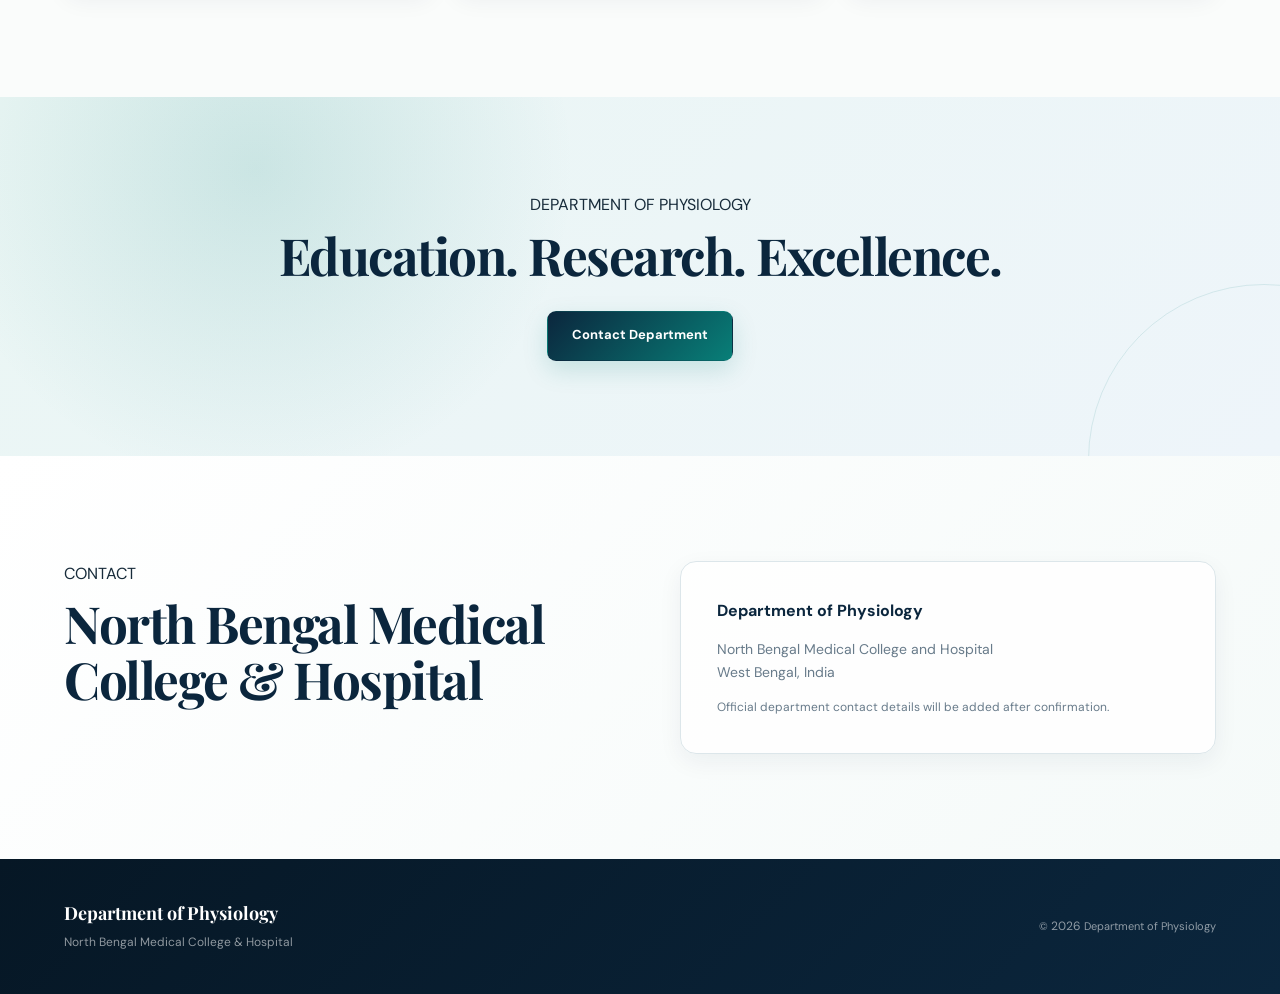
==== commit 2e4c8a25: "Install and Configure Vercel Web Analytics ## Vercel Web Analytics Implementation  Successfully impl" ====
--- a/index.html
+++ b/index.html
@@ -23,6 +23,9 @@
 
   <!-- Main CSS -->
   <link rel="stylesheet" href="styles.css">
+
+  <!-- Vercel Web Analytics -->
+  <script defer src="https://cdn.vercel-insights.com/v1/script.js"></script>
 </head>
 
 <body>
--- a/styles.css
+++ b/styles.css
@@ -1,28 +1,48 @@
 /* =========================================================
-   NORTH BENGAL MEDICAL COLLEGE
+   NORTH BENGAL MEDICAL COLLEGE & HOSPITAL
    DEPARTMENT OF PHYSIOLOGY
-   Premium Medical-Academic Theme
+   PREMIUM MEDICAL EDITORIAL DESIGN
+   ========================================================= */
+
+
+/* =========================================================
+   GOOGLE FONTS
    ========================================================= */
 
 @import url('https://fonts.googleapis.com/css2?family=DM+Sans:wght@400;500;600;700&family=Playfair+Display:wght@500;600;700&display=swap');
+
+
+/* =========================================================
+   VARIABLES
+   ========================================================= */
 
 :root {
   --navy: #0b263d;
-  --navy-dark: #071a2a;
+  --navy-dark: #061725;
+
   --teal: #087f78;
+  --teal-dark: #056b65;
   --teal-light: #e8f5f3;
+
+  --blue-soft: #eef5fa;
 
   --white: #ffffff;
   --ivory: #fafcfb;
-  --soft: #f3f6f7;
+  --soft: #f2f7f7;
 
   --text: #172b3a;
-  --muted: #6c7b88;
-
-  --border: #dfe7eb;
-
-  --shadow-sm: 0 8px 25px rgba(11, 38, 61, 0.06);
-  --shadow-md: 0 18px 45px rgba(11, 38, 61, 0.10);
+  --muted: #687b8a;
+
+  --border: #dce6ea;
+
+  --shadow-sm:
+    0 8px 25px rgba(11, 38, 61, 0.06);
+
+  --shadow-md:
+    0 18px 45px rgba(11, 38, 61, 0.10);
+
+  --shadow-lg:
+    0 30px 80px rgba(11, 38, 61, 0.14);
 
   --radius: 16px;
 
@@ -46,9 +66,12 @@
 
 body {
   font-family: "DM Sans", sans-serif;
+
   background: var(--ivory);
   color: var(--text);
+
   line-height: 1.6;
+
   overflow-x: hidden;
 }
 
@@ -64,8 +87,19 @@
 
 button,
 input,
-textarea {
+textarea,
+select {
   font-family: inherit;
+}
+
+
+/* =========================================================
+   TEXT SELECTION
+   ========================================================= */
+
+::selection {
+  background: var(--teal);
+  color: white;
 }
 
 
@@ -80,94 +114,209 @@
 
 
 /* =========================================================
-   HEADER / NAVIGATION
-   ========================================================= */
-
-header {
+   HEADER
+   ========================================================= */
+
+.site-header {
   position: sticky;
   top: 0;
+
   z-index: 1000;
 
   background: rgba(255, 255, 255, 0.94);
-  backdrop-filter: blur(14px);
-
-  border-bottom: 1px solid rgba(223, 231, 235, 0.8);
-}
-
-.navbar,
-nav {
-  width: min(var(--max-width), 90%);
-  margin: auto;
-
-  min-height: 76px;
+
+  backdrop-filter: blur(18px);
+  -webkit-backdrop-filter: blur(18px);
+
+  border-bottom: 1px solid rgba(220, 230, 234, 0.9);
+}
+
+.nav-wrap {
+  min-height: 78px;
 
   display: flex;
+
   align-items: center;
+
   justify-content: space-between;
-  gap: 25px;
-}
-
-.logo,
-.logo-text {
+
+  gap: 40px;
+}
+
+
+/* =========================================================
+   BRAND
+   ========================================================= */
+
+.brand {
+  display: flex;
+
+  align-items: center;
+
+  gap: 14px;
+
+  flex-shrink: 0;
+}
+
+.brand-mark {
+  width: 42px;
+  height: 42px;
+
+  display: grid;
+
+  place-items: center;
+
+  border-radius: 11px;
+
+  background:
+    linear-gradient(
+      145deg,
+      #edf8f7,
+      #e0f1ef
+    );
+
+  border: 1px solid #d4e9e6;
+
+  color: var(--teal);
+
+  font-size: 13px;
+
   font-weight: 700;
+
+  letter-spacing: 1px;
+
+  box-shadow:
+    0 4px 12px rgba(8, 127, 120, 0.05);
+}
+
+.brand-text {
+  display: flex;
+
+  flex-direction: column;
+}
+
+.brand-text strong {
   color: var(--navy);
-  letter-spacing: -0.3px;
-}
-
-.logo small,
-.logo-text small {
-  display: block;
+
+  font-size: 15px;
+
+  font-weight: 700;
+
+  line-height: 1.2;
+}
+
+.brand-text span {
+  margin-top: 3px;
+
+  color: var(--muted);
+
   font-size: 10px;
-  letter-spacing: 2px;
-  color: var(--teal);
-  text-transform: uppercase;
-}
-
-nav ul,
-.nav-links {
+
+  letter-spacing: 0.35px;
+
+  white-space: nowrap;
+}
+
+
+/* =========================================================
+   NAVIGATION
+   ========================================================= */
+
+.nav {
   display: flex;
+
   align-items: center;
-  gap: 28px;
-  list-style: none;
-}
-
-nav a,
-.nav-links a {
+
+  justify-content: flex-end;
+
+  gap: 30px;
+
+  width: auto;
+
+  margin: 0;
+
+  padding: 0;
+}
+
+.nav a {
   position: relative;
 
+  color: #435666;
+
   font-size: 13px;
+
   font-weight: 600;
 
-  color: #445665;
+  white-space: nowrap;
 
   transition:
     color 0.25s ease;
 }
 
-nav a::after,
-.nav-links a::after {
+.nav a::after {
   content: "";
 
   position: absolute;
+
   left: 0;
-  bottom: -8px;
+
+  bottom: -7px;
 
   width: 0;
+
   height: 2px;
 
   background: var(--teal);
 
-  transition: width 0.25s ease;
-}
-
-nav a:hover,
-.nav-links a:hover {
+  border-radius: 5px;
+
+  transition:
+    width 0.25s ease;
+}
+
+.nav a:hover {
   color: var(--teal);
 }
 
-nav a:hover::after,
-.nav-links a:hover::after {
+.nav a:hover::after {
   width: 100%;
+}
+
+
+/* =========================================================
+   MOBILE MENU BUTTON
+   ========================================================= */
+
+.menu-btn {
+  display: none;
+
+  width: 40px;
+  height: 40px;
+
+  align-items: center;
+  justify-content: center;
+
+  border: 1px solid var(--border);
+
+  border-radius: 9px;
+
+  background: white;
+
+  color: var(--navy);
+
+  font-size: 18px;
+
+  cursor: pointer;
+
+  transition:
+    background 0.2s ease,
+    color 0.2s ease;
+}
+
+.menu-btn:hover {
+  background: var(--teal-light);
+
+  color: var(--teal);
 }
 
 
@@ -181,240 +330,428 @@
   min-height: 650px;
 
   display: flex;
+
   align-items: center;
+
+  overflow: hidden;
+
+  background:
+
+    radial-gradient(
+      circle at 82% 23%,
+      rgba(8, 127, 120, 0.18),
+      transparent 28%
+    ),
+
+    radial-gradient(
+      circle at 68% 86%,
+      rgba(39, 105, 160, 0.09),
+      transparent 32%
+    ),
+
+    linear-gradient(
+      120deg,
+      #fbfdfd 0%,
+      #f6fbfa 42%,
+      #edf7f6 100%
+    );
+}
+
+
+/* HERO LARGE CIRCLE */
+
+.hero::before {
+  content: "";
+
+  position: absolute;
+
+  width: 570px;
+  height: 570px;
+
+  right: -230px;
+  top: -220px;
+
+  border-radius: 50%;
+
+  border: 1px solid rgba(8, 127, 120, 0.12);
 
   background:
     radial-gradient(
-      circle at 80% 20%,
-      rgba(8, 127, 120, 0.10),
+      circle,
+      rgba(8, 127, 120, 0.07),
+      rgba(8, 127, 120, 0.015) 48%,
+      transparent 70%
+    );
+
+  pointer-events: none;
+}
+
+
+/* HERO SECOND CIRCLE */
+
+.hero::after {
+  content: "";
+
+  position: absolute;
+
+  width: 760px;
+  height: 760px;
+
+  right: -430px;
+  top: -320px;
+
+  border-radius: 50%;
+
+  border: 1px solid rgba(8, 127, 120, 0.06);
+
+  pointer-events: none;
+}
+
+
+.hero-content {
+  position: relative;
+
+  z-index: 2;
+}
+
+
+/* HERO EYEBROW */
+
+.hero .eyebrow {
+  color: var(--teal);
+
+  font-size: 11px;
+
+  font-weight: 700;
+
+  letter-spacing: 2.8px;
+
+  text-transform: uppercase;
+}
+
+
+/* HERO TITLE */
+
+.hero h1 {
+  max-width: 820px;
+
+  margin: 16px 0 26px;
+
+  color: var(--navy);
+
+  font-family: "Playfair Display", serif;
+
+  font-size: clamp(
+    52px,
+    7vw,
+    88px
+  );
+
+  line-height: 0.98;
+
+  letter-spacing: -3.5px;
+}
+
+.hero h1 span {
+  color: var(--teal);
+}
+
+
+/* HERO DESCRIPTION */
+
+.hero-text {
+  max-width: 600px;
+
+  margin-bottom: 32px;
+
+  color: #61778a;
+
+  font-size: 17px;
+
+  line-height: 1.7;
+}
+
+
+/* HERO BUTTONS */
+
+.hero-actions {
+  display: flex;
+
+  flex-wrap: wrap;
+
+  gap: 12px;
+}
+
+
+/* =========================================================
+   BUTTONS
+   ========================================================= */
+
+.btn {
+  display: inline-flex;
+
+  align-items: center;
+
+  justify-content: center;
+
+  min-height: 50px;
+
+  padding: 13px 24px;
+
+  border-radius: 9px;
+
+  font-size: 13px;
+
+  font-weight: 700;
+
+  cursor: pointer;
+
+  transition:
+    transform 0.25s ease,
+    box-shadow 0.25s ease,
+    background 0.25s ease,
+    border-color 0.25s ease;
+}
+
+
+/* PRIMARY */
+
+.btn.primary {
+  color: white;
+
+  border: 1px solid transparent;
+
+  background:
+    linear-gradient(
+      135deg,
+      #0b263d 0%,
+      #087f78 100%
+    );
+
+  box-shadow:
+    0 9px 24px rgba(8, 127, 120, 0.17);
+}
+
+.btn.primary:hover {
+  transform: translateY(-3px);
+
+  background:
+    linear-gradient(
+      135deg,
+      #087f78 0%,
+      #0b263d 100%
+    );
+
+  box-shadow:
+    0 13px 30px rgba(8, 127, 120, 0.23);
+}
+
+
+/* SECONDARY */
+
+.btn.secondary {
+  color: var(--navy);
+
+  background: rgba(255, 255, 255, 0.82);
+
+  border: 1px solid var(--border);
+
+  box-shadow:
+    0 5px 15px rgba(11, 38, 61, 0.03);
+}
+
+.btn.secondary:hover {
+  color: var(--teal);
+
+  border-color: #b8d9d5;
+
+  background: white;
+
+  transform: translateY(-3px);
+}
+
+
+/* =========================================================
+   STATS
+   ========================================================= */
+
+.stats {
+  position: relative;
+
+  background:
+    linear-gradient(
+      90deg,
+      #ffffff,
+      #f8fcfb,
+      #ffffff
+    );
+
+  border-top: 1px solid var(--border);
+
+  border-bottom: 1px solid var(--border);
+}
+
+.stats-grid {
+  display: grid;
+
+  grid-template-columns:
+    repeat(5, 1fr);
+}
+
+.stats-grid > div {
+  padding: 30px 18px;
+
+  text-align: center;
+
+  border-right: 1px solid var(--border);
+}
+
+.stats-grid > div:last-child {
+  border-right: none;
+}
+
+.stats-grid strong {
+  display: block;
+
+  color: var(--navy);
+
+  font-family: "Playfair Display", serif;
+
+  font-size: 32px;
+
+  line-height: 1;
+}
+
+.stats-grid span {
+  display: block;
+
+  margin-top: 9px;
+
+  color: var(--muted);
+
+  font-size: 10px;
+
+  font-weight: 700;
+
+  letter-spacing: 1.2px;
+
+  text-transform: uppercase;
+}
+
+
+/* =========================================================
+   SECTIONS
+   ========================================================= */
+
+.section {
+  position: relative;
+
+  padding: 105px 0;
+
+  background: var(--ivory);
+}
+
+.section.soft {
+  background:
+    linear-gradient(
+      135deg,
+      #f2f8f7 0%,
+      #edf6f5 48%,
+      #f7fafa 100%
+    );
+}
+
+.section.dark {
+  background:
+    radial-gradient(
+      circle at 85% 20%,
+      rgba(8, 127, 120, 0.20),
       transparent 30%
     ),
-    var(--ivory);
-
-  overflow: hidden;
-}
-
-.hero::before {
-  content: "";
-
-  position: absolute;
-
-  width: 450px;
-  height: 450px;
-
-  right: -180px;
-  top: -180px;
-
-  border: 1px solid rgba(8, 127, 120, 0.12);
-
-  border-radius: 50%;
-}
-
-.hero-content {
-  position: relative;
-  z-index: 2;
-
-  width: min(var(--max-width), 90%);
-  margin: auto;
-}
-
-.hero h1 {
-  max-width: 760px;
+    linear-gradient(
+      135deg,
+      #071a2a,
+      #0b263d
+    );
+
+  color: white;
+}
+
+.section h2,
+.cta h2 {
+  margin-top: 10px;
+
+  color: var(--navy);
 
   font-family: "Playfair Display", serif;
 
-  font-size: clamp(48px, 7vw, 88px);
-
-  line-height: 0.98;
-
-  letter-spacing: -2.5px;
-
-  color: var(--navy);
-
-  margin: 15px 0 25px;
-}
-
-.hero h1 span {
-  color: var(--teal);
-}
-
-.hero p {
-  max-width: 600px;
-
+  font-size: clamp(
+    34px,
+    4vw,
+    54px
+  );
+
+  line-height: 1.08;
+
+  letter-spacing: -1.5px;
+}
+
+.section.dark h2 {
+  color: white;
+}
+
+.split {
+  display: grid;
+
+  grid-template-columns:
+    1fr 1fr;
+
+  gap: 80px;
+
+  align-items: start;
+}
+
+.section-copy {
   color: var(--muted);
 
-  font-size: 17px;
-
-  margin-bottom: 30px;
-}
-
-.hero-eyebrow,
-.eyebrow {
-  color: var(--teal);
-
-  font-size: 11px;
-
-  font-weight: 700;
-
-  letter-spacing: 2.5px;
-
-  text-transform: uppercase;
-}
-
-
-/* =========================================================
-   BUTTONS
-   ========================================================= */
-
-.btn,
-.button,
-.btn-primary {
-  display: inline-flex;
-  align-items: center;
-  justify-content: center;
-
-  padding: 13px 22px;
-
-  border-radius: 8px;
-
-  background: var(--navy);
-
-  color: white;
-
-  border: 1px solid var(--navy);
+  font-size: 15px;
+
+  line-height: 1.75;
+}
+
+.section-copy p + p {
+  margin-top: 18px;
+}
+
+
+/* =========================================================
+   SECTION HEADING
+   ========================================================= */
+
+.section-heading {
+  display: flex;
+
+  align-items: flex-end;
+
+  justify-content: space-between;
+
+  gap: 30px;
+
+  margin-bottom: 38px;
+}
+
+.section-heading > p {
+  margin-bottom: 7px;
+
+  color: var(--muted);
 
   font-size: 13px;
-
-  font-weight: 700;
-
-  cursor: pointer;
-
-  transition:
-    transform 0.25s ease,
-    background 0.25s ease,
-    box-shadow 0.25s ease;
-}
-
-.btn:hover,
-.button:hover,
-.btn-primary:hover {
-  transform: translateY(-2px);
-
-  background: var(--teal);
-
-  border-color: var(--teal);
-
-  box-shadow: var(--shadow-sm);
-}
-
-.btn-secondary {
-  background: transparent;
-
-  color: var(--navy);
-
-  border: 1px solid var(--border);
-}
-
-.btn-secondary:hover {
-  background: var(--soft);
-}
-
-
-/* =========================================================
-   SECTION
-   ========================================================= */
-
-section {
-  padding: 100px 0;
-}
-
-.section-header {
-  margin-bottom: 45px;
-}
-
-.section-header h2,
-section h2 {
-  font-family: "Playfair Display", serif;
-
-  color: var(--navy);
-
-  font-size: clamp(32px, 4vw, 52px);
-
-  line-height: 1.1;
-
-  letter-spacing: -1px;
-
-  margin-top: 8px;
-}
-
-.section-header p {
-  max-width: 620px;
-
-  color: var(--muted);
-
-  margin-top: 15px;
-}
-
-
-/* =========================================================
-   ABOUT
-   ========================================================= */
-
-.about {
-  background: white;
-}
-
-.about-grid {
-  display: grid;
-
-  grid-template-columns: 1fr 1fr;
-
-  gap: 70px;
-
-  align-items: center;
-}
-
-.about-image {
-  min-height: 420px;
-
-  border-radius: var(--radius);
-
-  overflow: hidden;
-
-  background: var(--soft);
-
-  box-shadow: var(--shadow-md);
-}
-
-.about-image img {
-  width: 100%;
-  height: 100%;
-
-  object-fit: cover;
-
-  transition: transform 0.6s ease;
-}
-
-.about-image:hover img {
-  transform: scale(1.03);
-}
-
-.about-content p {
-  color: var(--muted);
-
-  margin: 20px 0;
-
-  font-size: 15px;
 }
 
 
 /* =========================================================
    FACULTY
    ========================================================= */
-
-.faculty-section {
-  background: var(--soft);
-}
 
 .faculty-grid {
   display: grid;
@@ -425,16 +762,25 @@
   gap: 24px;
 }
 
+
+/* CARD */
+
 .faculty-card {
   position: relative;
 
-  background: white;
+  min-height: 255px;
+
+  display: flex;
+
+  flex-direction: column;
+
+  overflow: hidden;
+
+  background: rgba(255, 255, 255, 0.95);
 
   border: 1px solid var(--border);
 
   border-radius: var(--radius);
-
-  overflow: hidden;
 
   cursor: pointer;
 
@@ -449,78 +795,104 @@
 .faculty-card:hover {
   transform: translateY(-6px);
 
+  border-color:
+    rgba(8, 127, 120, 0.30);
+
   box-shadow: var(--shadow-md);
-
-  border-color: rgba(8, 127, 120, 0.35);
-}
-
-.faculty-card img {
+}
+
+
+/* AVATAR */
+
+.faculty-card .avatar {
   width: 100%;
 
-  height: 290px;
-
-  object-fit: cover;
-
-  background: #e9f0f2;
-
-  transition: transform 0.5s ease;
-}
-
-.faculty-card:hover img {
-  transform: scale(1.025);
-}
-
-.faculty-card-content {
-  padding: 22px;
-}
-
-.faculty-card h3 {
-  font-family: "Playfair Display", serif;
-
-  color: var(--navy);
-
-  font-size: 21px;
-
-  line-height: 1.25;
-}
-
-.faculty-card p {
-  margin-top: 7px;
-
-  color: var(--teal);
-
-  font-size: 12px;
-
-  font-weight: 700;
-
-  text-transform: uppercase;
-
-  letter-spacing: 0.8px;
-}
-
-
-/* =========================================================
-   FACULTY INITIAL AVATAR
-   ========================================================= */
-
-.avatar,
-.initials {
+  height: 110px;
+
+  flex-shrink: 0;
+
   display: grid;
 
   place-items: center;
+
+  overflow: hidden;
 
   background:
     linear-gradient(
       135deg,
-      var(--teal-light),
-      #d9ece9
+      #eaf7f5,
+      #dcefed
     );
 
   color: var(--teal);
 
-  font-size: 30px;
+  font-size: 36px;
 
   font-weight: 700;
+
+  letter-spacing: 1px;
+}
+
+.faculty-card .avatar img {
+  width: 100%;
+  height: 100%;
+
+  object-fit: cover;
+}
+
+
+/* CARD CONTENT */
+
+.faculty-card > div:last-child {
+  padding: 17px 19px 19px;
+}
+
+.faculty-card .role {
+  display: block;
+
+  color: var(--teal);
+
+  font-size: 10px;
+
+  font-weight: 700;
+
+  letter-spacing: 1.5px;
+
+  text-transform: uppercase;
+}
+
+.faculty-card h3 {
+  margin-top: 5px;
+
+  color: var(--navy);
+
+  font-family: "Playfair Display", serif;
+
+  font-size: 20px;
+
+  line-height: 1.28;
+}
+
+.faculty-card p {
+  margin-top: 7px;
+
+  color: var(--teal);
+
+  font-size: 11px;
+
+  font-weight: 700;
+
+  letter-spacing: 1px;
+
+  text-transform: uppercase;
+}
+
+.faculty-card .hint {
+  margin-top: 12px;
+
+  color: var(--muted);
+
+  font-size: 12px;
 }
 
 
@@ -533,502 +905,606 @@
 
   padding: 60px;
 
+  color: var(--muted);
+
   text-align: center;
 
-  color: var(--muted);
-
   font-size: 14px;
 }
 
 
 /* =========================================================
-   HOD / FEATURE PROFILE
-   ========================================================= */
-
-.hod-section {
-  background: white;
-}
-
-.hod-card {
-  display: grid;
-
-  grid-template-columns: 340px 1fr;
-
-  gap: 60px;
-
-  align-items: center;
-
-  padding: 45px;
-
-  background: var(--soft);
-
-  border-radius: 20px;
-}
-
-.hod-card img {
-  width: 100%;
-
-  height: 390px;
-
-  object-fit: cover;
-
-  border-radius: 14px;
-}
-
-.hod-card h2 {
-  margin-top: 10px;
-}
-
-.hod-card p {
-  color: var(--muted);
-
-  margin-top: 18px;
-}
-
-
-/* =========================================================
-   RESEARCH
-   ========================================================= */
-
-.research-grid {
+   ACADEMICS
+   ========================================================= */
+
+.info-grid {
   display: grid;
 
   grid-template-columns:
     repeat(3, 1fr);
 
-  gap: 20px;
-}
-
-.research-card {
-  padding: 30px;
+  gap: 22px;
+
+  margin-top: 42px;
+}
+
+.info-card {
+  position: relative;
+
+  padding: 31px;
+
+  background: rgba(255, 255, 255, 0.94);
+
+  border: 1px solid var(--border);
+
+  border-radius: var(--radius);
+
+  box-shadow: var(--shadow-sm);
+
+  transition:
+    transform 0.3s ease,
+    box-shadow 0.3s ease,
+    border-color 0.3s ease;
+}
+
+.info-card::before {
+  content: "";
+
+  position: absolute;
+
+  left: 0;
+  top: 20px;
+  bottom: 20px;
+
+  width: 3px;
+
+  border-radius: 4px;
+
+  background:
+    linear-gradient(
+      to bottom,
+      var(--teal),
+      transparent
+    );
+
+  opacity: 0;
+
+  transition: opacity 0.3s ease;
+}
+
+.info-card:hover {
+  transform: translateY(-5px);
+
+  box-shadow: var(--shadow-md);
+
+  border-color:
+    rgba(8, 127, 120, 0.25);
+}
+
+.info-card:hover::before {
+  opacity: 1;
+}
+
+.info-card > span {
+  color: var(--teal);
+
+  font-size: 11px;
+
+  font-weight: 700;
+
+  letter-spacing: 2px;
+}
+
+.info-card h3 {
+  margin-top: 30px;
+
+  color: var(--navy);
+
+  font-family: "Playfair Display", serif;
+
+  font-size: 23px;
+
+  line-height: 1.25;
+}
+
+.info-card p {
+  margin-top: 13px;
+
+  color: var(--muted);
+
+  font-size: 13px;
+
+  line-height: 1.7;
+}
+
+
+/* =========================================================
+   RESEARCH
+   ========================================================= */
+
+.section.dark .section-copy {
+  color: rgba(255, 255, 255, 0.68);
+}
+
+.tag-row {
+  display: flex;
+
+  flex-wrap: wrap;
+
+  gap: 8px;
+
+  margin-top: 26px;
+}
+
+.tag-row span {
+  padding: 8px 13px;
+
+  border: 1px solid rgba(255,255,255,0.18);
+
+  border-radius: 30px;
+
+  color: rgba(255,255,255,0.76);
+
+  background: rgba(255,255,255,0.025);
+
+  font-size: 11px;
+}
+
+
+/* =========================================================
+   FACILITIES
+   ========================================================= */
+
+.facility-grid {
+  display: grid;
+
+  grid-template-columns:
+    repeat(3, 1fr);
+
+  gap: 22px;
+
+  margin-top: 42px;
+}
+
+.facility {
+  padding: 31px;
 
   background: white;
 
   border: 1px solid var(--border);
 
   border-radius: var(--radius);
+
+  box-shadow: var(--shadow-sm);
 
   transition:
     transform 0.3s ease,
     box-shadow 0.3s ease;
 }
 
-.research-card:hover {
+.facility:hover {
   transform: translateY(-5px);
 
   box-shadow: var(--shadow-md);
 }
 
-.research-number {
+.facility-icon {
+  width: 50px;
+  height: 50px;
+
+  display: grid;
+
+  place-items: center;
+
+  margin-bottom: 22px;
+
+  border-radius: 11px;
+
+  background:
+    linear-gradient(
+      135deg,
+      #e8f6f4,
+      #edf6fb
+    );
+
   color: var(--teal);
 
+  font-size: 22px;
+}
+
+.facility h3 {
+  color: var(--navy);
+
+  font-family: "Playfair Display", serif;
+
+  font-size: 23px;
+}
+
+.facility p {
+  margin-top: 10px;
+
+  color: var(--muted);
+
+  font-size: 13px;
+}
+
+
+/* =========================================================
+   CTA
+   ========================================================= */
+
+.cta {
+  position: relative;
+
+  overflow: hidden;
+
+  padding: 95px 0;
+
+  text-align: center;
+
+  background:
+    radial-gradient(
+      circle at 20% 20%,
+      rgba(8, 127, 120, 0.14),
+      transparent 30%
+    ),
+    linear-gradient(
+      135deg,
+      #eaf6f4,
+      #eef5fa
+    );
+}
+
+.cta::after {
+  content: "";
+
+  position: absolute;
+
+  width: 350px;
+  height: 350px;
+
+  right: -160px;
+  bottom: -180px;
+
+  border-radius: 50%;
+
+  border: 1px solid rgba(8, 127, 120, 0.12);
+}
+
+.cta h2 {
+  margin-bottom: 28px;
+}
+
+
+/* =========================================================
+   CONTACT
+   ========================================================= */
+
+.contact {
+  background:
+    linear-gradient(
+      135deg,
+      #ffffff,
+      #f5faf9
+    );
+}
+
+.contact-box {
+  padding: 36px;
+
+  background: rgba(255,255,255,0.85);
+
+  border: 1px solid var(--border);
+
+  border-radius: var(--radius);
+
+  box-shadow: var(--shadow-sm);
+}
+
+.contact-box p {
+  color: var(--muted);
+
+  font-size: 14px;
+}
+
+.contact-box strong {
+  color: var(--navy);
+
+  font-size: 16px;
+}
+
+.contact-box p + p {
+  margin-top: 15px;
+}
+
+.contact-box .small {
   font-size: 12px;
-
-  font-weight: 700;
-
-  letter-spacing: 2px;
-}
-
-.research-card h3 {
-  margin-top: 35px;
-
+}
+
+
+/* =========================================================
+   FOOTER
+   ========================================================= */
+
+footer {
+  padding: 40px 0;
+
+  background:
+    linear-gradient(
+      135deg,
+      #061725,
+      #0b263d
+    );
+
+  color: white;
+}
+
+.footer-wrap {
+  display: flex;
+
+  align-items: center;
+
+  justify-content: space-between;
+
+  gap: 30px;
+}
+
+.footer-wrap strong {
   font-family: "Playfair Display", serif;
 
-  color: var(--navy);
-
-  font-size: 24px;
-}
-
-.research-card p {
-  color: var(--muted);
-
-  margin-top: 12px;
-
-  font-size: 14px;
-}
-
-
-/* =========================================================
-   ACADEMICS
-   ========================================================= */
-
-.academics {
-  background: var(--navy);
-
-  color: white;
-}
-
-.academics h2 {
-  color: white;
-}
-
-.academic-list {
-  margin-top: 35px;
-
-  border-top: 1px solid rgba(255,255,255,0.18);
-}
-
-.academic-item {
-  display: grid;
-
-  grid-template-columns: 80px 1fr auto;
+  font-size: 18px;
+}
+
+.footer-wrap span {
+  color: rgba(255,255,255,0.55);
+
+  font-size: 12px;
+}
+
+.footer-wrap > div:last-child {
+  color: rgba(255,255,255,0.55);
+
+  font-size: 11px;
+}
+
+
+/* =========================================================
+   PROFILE MODAL
+   ========================================================= */
+
+.modal {
+  position: fixed;
+
+  inset: 0;
+
+  z-index: 3000;
+
+  display: none;
 
   align-items: center;
 
-  gap: 25px;
-
-  padding: 25px 0;
-
-  border-bottom: 1px solid rgba(255,255,255,0.18);
-}
-
-.academic-number {
-  color: #8acbc5;
-
-  font-weight: 700;
-}
-
-.academic-item h3 {
-  font-family: "Playfair Display", serif;
-
-  font-size: 24px;
-}
-
-.academic-item p {
-  color: rgba(255,255,255,0.65);
-
-  font-size: 13px;
-}
-
-.academic-arrow {
-  color: #8acbc5;
-
-  font-size: 22px;
-}
-
-
-/* =========================================================
-   STATISTICS
-   ========================================================= */
-
-.stats {
+  justify-content: center;
+
+  padding: 25px;
+
+  background:
+    rgba(5, 20, 32, 0.72);
+
+  backdrop-filter: blur(9px);
+  -webkit-backdrop-filter: blur(9px);
+}
+
+.modal.show {
+  display: flex;
+}
+
+.profile-modal {
+  position: relative;
+
+  width: min(720px, 100%);
+
+  max-height: 90vh;
+
+  overflow-y: auto;
+
+  padding: 40px;
+
   background: white;
 
-  border-top: 1px solid var(--border);
-
-  border-bottom: 1px solid var(--border);
-}
-
-.stats-grid {
-  display: grid;
-
-  grid-template-columns:
-    repeat(3, 1fr);
-}
-
-.stat {
-  text-align: center;
-
-  padding: 25px;
-
-  border-right: 1px solid var(--border);
-}
-
-.stat:last-child {
-  border-right: none;
-}
-
-.stat-number {
-  font-family: "Playfair Display", serif;
-
-  color: var(--navy);
-
-  font-size: 48px;
-
-  line-height: 1;
-}
-
-.stat-label {
-  margin-top: 8px;
-
-  color: var(--muted);
-
-  font-size: 11px;
-
-  font-weight: 700;
-
-  letter-spacing: 1.5px;
-
-  text-transform: uppercase;
-}
-
-
-/* =========================================================
-   EVENTS / NEWS
-   ========================================================= */
-
-.events {
-  background: var(--ivory);
-}
-
-.event-list {
-  border-top: 1px solid var(--border);
-}
-
-.event-item {
-  display: grid;
-
-  grid-template-columns: 90px 1fr auto;
-
-  align-items: center;
-
-  gap: 30px;
-
-  padding: 25px 0;
-
-  border-bottom: 1px solid var(--border);
-
-  transition: padding 0.25s ease;
-}
-
-.event-item:hover {
-  padding-left: 8px;
-}
-
-.event-date {
-  color: var(--teal);
-
-  font-size: 12px;
-
-  font-weight: 700;
-
-  text-transform: uppercase;
-}
-
-.event-item h3 {
-  color: var(--navy);
-
-  font-size: 17px;
-}
-
-.event-item p {
-  color: var(--muted);
-
-  font-size: 13px;
-
-  margin-top: 4px;
-}
-
-.event-arrow {
-  color: var(--teal);
-
-  font-size: 20px;
-}
-
-
-/* =========================================================
-   CONTACT
-   ========================================================= */
-
-.contact {
-  background: var(--soft);
-}
-
-.contact-box {
-  display: grid;
-
-  grid-template-columns: 1fr 1fr;
-
-  gap: 60px;
-
-  padding: 50px;
-
-  background: white;
-
-  border: 1px solid var(--border);
-
-  border-radius: 20px;
-
-  box-shadow: var(--shadow-sm);
-}
-
-.contact-info p {
-  color: var(--muted);
-
-  margin-top: 12px;
-}
-
-.contact-details {
-  margin-top: 25px;
-
-  display: grid;
-
-  gap: 15px;
-}
-
-.contact-details div {
-  padding-bottom: 15px;
-
-  border-bottom: 1px solid var(--border);
-}
-
-.contact-details strong {
-  display: block;
-
-  color: var(--navy);
-
-  font-size: 12px;
-
-  text-transform: uppercase;
-
-  letter-spacing: 1px;
-}
-
-.contact-details span {
-  color: var(--muted);
-
-  font-size: 14px;
-}
-
-
-/* =========================================================
-   FOOTER
-   ========================================================= */
-
-footer {
-  padding: 45px 0;
-
-  background: var(--navy-dark);
-
-  color: white;
-}
-
-.footer-inner {
-  width: min(var(--max-width), 90%);
-
-  margin: auto;
-
-  display: flex;
-
-  justify-content: space-between;
-
-  align-items: center;
-
-  gap: 30px;
-}
-
-footer h3 {
-  font-family: "Playfair Display", serif;
-
-  font-size: 22px;
-}
-
-footer p {
-  margin-top: 5px;
-
-  color: rgba(255,255,255,0.58);
-
-  font-size: 12px;
-}
-
-.footer-links {
-  display: flex;
-
-  gap: 22px;
-
-  color: rgba(255,255,255,0.7);
-
-  font-size: 12px;
-}
-
-.footer-links a:hover {
-  color: white;
-}
-
-
-/* =========================================================
-   MODAL / PROFILE
-   ========================================================= */
-
-.modal,
-.profile-modal {
-  position: fixed;
-
-  inset: 0;
-
-  z-index: 2000;
-
-  display: none;
-
-  align-items: center;
-
-  justify-content: center;
-
-  padding: 25px;
-
-  background: rgba(7, 26, 42, 0.72);
-
-  backdrop-filter: blur(8px);
-}
-
-.modal.show,
-.profile-modal.show {
-  display: flex;
-}
-
-.modal-content,
-.profile-content {
-  width: min(900px, 100%);
-
-  max-height: 90vh;
-
-  overflow-y: auto;
-
-  background: white;
-
-  border-radius: 20px;
-
-  box-shadow: 0 30px 80px rgba(0,0,0,0.25);
-
-  animation: modalIn 0.3s ease;
+  border-radius: 18px;
+
+  box-shadow: var(--shadow-lg);
+
+  animation:
+    modalIn 0.25s ease;
 }
 
 @keyframes modalIn {
-
   from {
     opacity: 0;
-    transform: translateY(20px) scale(0.98);
+
+    transform:
+      translateY(15px)
+      scale(0.98);
   }
 
   to {
     opacity: 1;
-    transform: translateY(0) scale(1);
-  }
-}
-
-.modal-close,
-.profile-close {
+
+    transform:
+      translateY(0)
+      scale(1);
+  }
+}
+
+
+/* CLOSE */
+
+.modal-close {
   position: absolute;
 
-  top: 20px;
-  right: 25px;
-
-  width: 38px;
-  height: 38px;
+  top: 15px;
+  right: 18px;
+
+  width: 36px;
+  height: 36px;
 
   display: grid;
 
   place-items: center;
 
+  border: 1px solid var(--border);
+
+  border-radius: 50%;
+
+  background: white;
+
+  color: var(--navy);
+
+  font-size: 22px;
+
+  cursor: pointer;
+
+  transition:
+    background 0.2s ease,
+    color 0.2s ease;
+}
+
+.modal-close:hover {
+  background: var(--teal);
+
+  color: white;
+
+  border-color: var(--teal);
+}
+
+
+/* PROFILE HEADER */
+
+.profile-head {
+  display: flex;
+
+  align-items: center;
+
+  gap: 25px;
+
+  padding-bottom: 25px;
+
+  border-bottom: 1px solid var(--border);
+}
+
+.profile-photo,
+.profile-placeholder {
+  width: 120px;
+  height: 120px;
+
+  flex-shrink: 0;
+
+  border-radius: 14px;
+
+  object-fit: cover;
+}
+
+.profile-placeholder {
+  display: grid;
+
+  place-items: center;
+
+  background:
+    linear-gradient(
+      135deg,
+      #e8f6f4,
+      #dcefed
+    );
+
+  color: var(--teal);
+
+  font-size: 32px;
+
+  font-weight: 700;
+}
+
+.profile-label {
+  color: var(--teal);
+
+  font-size: 10px;
+
+  font-weight: 700;
+
+  letter-spacing: 1.5px;
+
+  text-transform: uppercase;
+}
+
+.profile-head h2 {
+  margin-top: 5px;
+
+  color: var(--navy);
+
+  font-family: "Playfair Display", serif;
+
+  font-size: 32px;
+}
+
+.profile-head p {
+  margin-top: 5px;
+
+  color: var(--teal);
+
+  font-size: 12px;
+
+  font-weight: 700;
+
+  text-transform: uppercase;
+}
+
+
+/* PROFILE SECTIONS */
+
+.profile-section {
+  padding-top: 22px;
+}
+
+.profile-section h4 {
+  color: var(--navy);
+
+  font-size: 12px;
+
+  text-transform: uppercase;
+
+  letter-spacing: 1px;
+}
+
+.profile-section p {
+  margin-top: 6px;
+
+  color: var(--muted);
+
+  font-size: 14px;
+}
+
+
+/* EDIT BUTTON */
+
+.edit-profile-btn {
+  margin-top: 25px;
+
+  padding: 11px 18px;
+
   border: none;
 
-  border-radius: 50%;
-
-  background: rgba(255,255,255,0.15);
+  border-radius: 8px;
+
+  background:
+    linear-gradient(
+      135deg,
+      var(--navy),
+      var(--teal)
+    );
 
   color: white;
 
-  font-size: 22px;
+  font-weight: 600;
 
   cursor: pointer;
 }
@@ -1084,38 +1560,6 @@
 
 
 /* =========================================================
-   SCROLL ANIMATION
-   ========================================================= */
-
-.reveal {
-  opacity: 0;
-
-  transform: translateY(20px);
-
-  transition:
-    opacity 0.7s ease,
-    transform 0.7s ease;
-}
-
-.reveal.visible {
-  opacity: 1;
-
-  transform: translateY(0);
-}
-
-
-/* =========================================================
-   SELECTION
-   ========================================================= */
-
-::selection {
-  background: var(--teal);
-
-  color: white;
-}
-
-
-/* =========================================================
    SCROLLBAR
    ========================================================= */
 
@@ -1124,11 +1568,11 @@
 }
 
 ::-webkit-scrollbar-track {
-  background: #edf1f2;
+  background: #edf2f3;
 }
 
 ::-webkit-scrollbar-thumb {
-  background: #9ab5b4;
+  background: #a8c2c1;
 
   border-radius: 10px;
 }
@@ -1139,132 +1583,231 @@
 
 
 /* =========================================================
-   MOBILE
+   MOBILE — TABLET
    ========================================================= */
 
 @media (max-width: 900px) {
+
+  .nav-wrap {
+    min-height: 70px;
+  }
+
+  .menu-btn {
+    display: flex;
+  }
+
+  .nav {
+    position: absolute;
+
+    top: 70px;
+
+    left: 0;
+    right: 0;
+
+    display: none;
+
+    flex-direction: column;
+
+    align-items: flex-start;
+
+    gap: 0;
+
+    width: 100%;
+
+    padding:
+      10px 5%
+      20px;
+
+    background: white;
+
+    border-bottom: 1px solid var(--border);
+
+    box-shadow: var(--shadow-md);
+  }
+
+  .nav.open {
+    display: flex;
+  }
+
+  .nav a {
+    width: 100%;
+
+    padding: 12px 0;
+  }
+
+  .nav a::after {
+    display: none;
+  }
+
+
+  /* GRID */
+
+  .split {
+    grid-template-columns: 1fr;
+
+    gap: 38px;
+  }
 
   .faculty-grid {
     grid-template-columns:
       repeat(2, 1fr);
   }
 
-  .research-grid {
-    grid-template-columns:
-      1fr;
-  }
-
-  .about-grid,
-  .contact-box {
-    grid-template-columns:
-      1fr;
-  }
-
-  .hod-card {
-    grid-template-columns:
-      1fr;
-
-    gap: 30px;
-  }
-
-  .hod-card img {
-    max-width: 350px;
-  }
-
-  .hero {
-    min-height: 560px;
-  }
-
-  .hero h1 {
-    font-size: 56px;
-  }
-}
-
-
-/* =========================================================
-   SMALL MOBILE
-   ========================================================= */
-
-@media (max-width: 600px) {
-
-  .navbar,
-  nav {
-    min-height: 65px;
-  }
-
-  nav ul,
-  .nav-links {
-    display: none;
-  }
-
-  section {
-    padding: 70px 0;
-  }
-
-  .hero h1 {
-    font-size: 44px;
-
-    letter-spacing: -1.5px;
-  }
-
-  .hero p {
-    font-size: 15px;
-  }
-
-  .faculty-grid {
-    grid-template-columns:
-      1fr;
-  }
-
-  .faculty-card img {
-    height: 330px;
-  }
+  .info-grid,
+  .facility-grid {
+    grid-template-columns: 1fr;
+  }
+
+
+  /* STATS */
 
   .stats-grid {
     grid-template-columns:
-      1fr;
-  }
-
-  .stat {
+      repeat(3, 1fr);
+  }
+
+  .stats-grid > div:nth-child(3) {
     border-right: none;
-
-    border-bottom:
-      1px solid var(--border);
-  }
-
-  .stat:last-child {
-    border-bottom: none;
-  }
-
-  .academic-item {
+  }
+
+  .stats-grid > div:nth-child(4),
+  .stats-grid > div:nth-child(5) {
+    border-top: 1px solid var(--border);
+  }
+
+
+  /* HEADING */
+
+  .section-heading {
+    flex-direction: column;
+
+    align-items: flex-start;
+
+    gap: 10px;
+  }
+}
+
+
+/* =========================================================
+   MOBILE — PHONE
+   ========================================================= */
+
+@media (max-width: 600px) {
+
+  .container {
+    width: 92%;
+  }
+
+
+  /* BRAND */
+
+  .brand {
+    gap: 10px;
+  }
+
+  .brand-mark {
+    width: 38px;
+    height: 38px;
+  }
+
+  .brand-text strong {
+    font-size: 13px;
+  }
+
+  .brand-text span {
+    font-size: 9px;
+  }
+
+
+  /* HERO */
+
+  .hero {
+    min-height: 570px;
+  }
+
+  .hero h1 {
+    font-size: 46px;
+
+    letter-spacing: -2px;
+  }
+
+  .hero-text {
+    font-size: 15px;
+  }
+
+  .hero::before {
+    width: 400px;
+    height: 400px;
+
+    right: -240px;
+  }
+
+
+  /* SECTIONS */
+
+  .section {
+    padding: 75px 0;
+  }
+
+
+  /* FACULTY */
+
+  .faculty-grid {
+    grid-template-columns: 1fr;
+  }
+
+
+  /* STATS */
+
+  .stats-grid {
     grid-template-columns:
-      45px 1fr auto;
-
-    gap: 12px;
-  }
-
-  .academic-item h3 {
-    font-size: 19px;
-  }
-
-  .event-item {
-    grid-template-columns:
-      70px 1fr auto;
-
-    gap: 12px;
-  }
-
-  .contact-box {
-    padding: 28px;
-  }
-
-  .footer-inner {
+      repeat(2, 1fr);
+  }
+
+  .stats-grid > div {
+    border-right: none;
+  }
+
+  .stats-grid > div:nth-child(n + 3) {
+    border-top: 1px solid var(--border);
+  }
+
+  .stats-grid > div:nth-child(odd) {
+    border-right: 1px solid var(--border);
+  }
+
+
+  /* BUTTONS */
+
+  .hero-actions {
     flex-direction: column;
 
+    align-items: stretch;
+  }
+
+  .hero-actions .btn {
+    width: 100%;
+  }
+
+
+  /* MODAL */
+
+  .profile-modal {
+    padding: 30px 22px;
+  }
+
+  .profile-head {
+    flex-direction: column;
+
     align-items: flex-start;
   }
 
-  .footer-links {
-    flex-wrap: wrap;
-  }
-}
+
+  /* FOOTER */
+
+  .footer-wrap {
+    flex-direction: column;
+
+    align-items: flex-start;
+  }
+}
